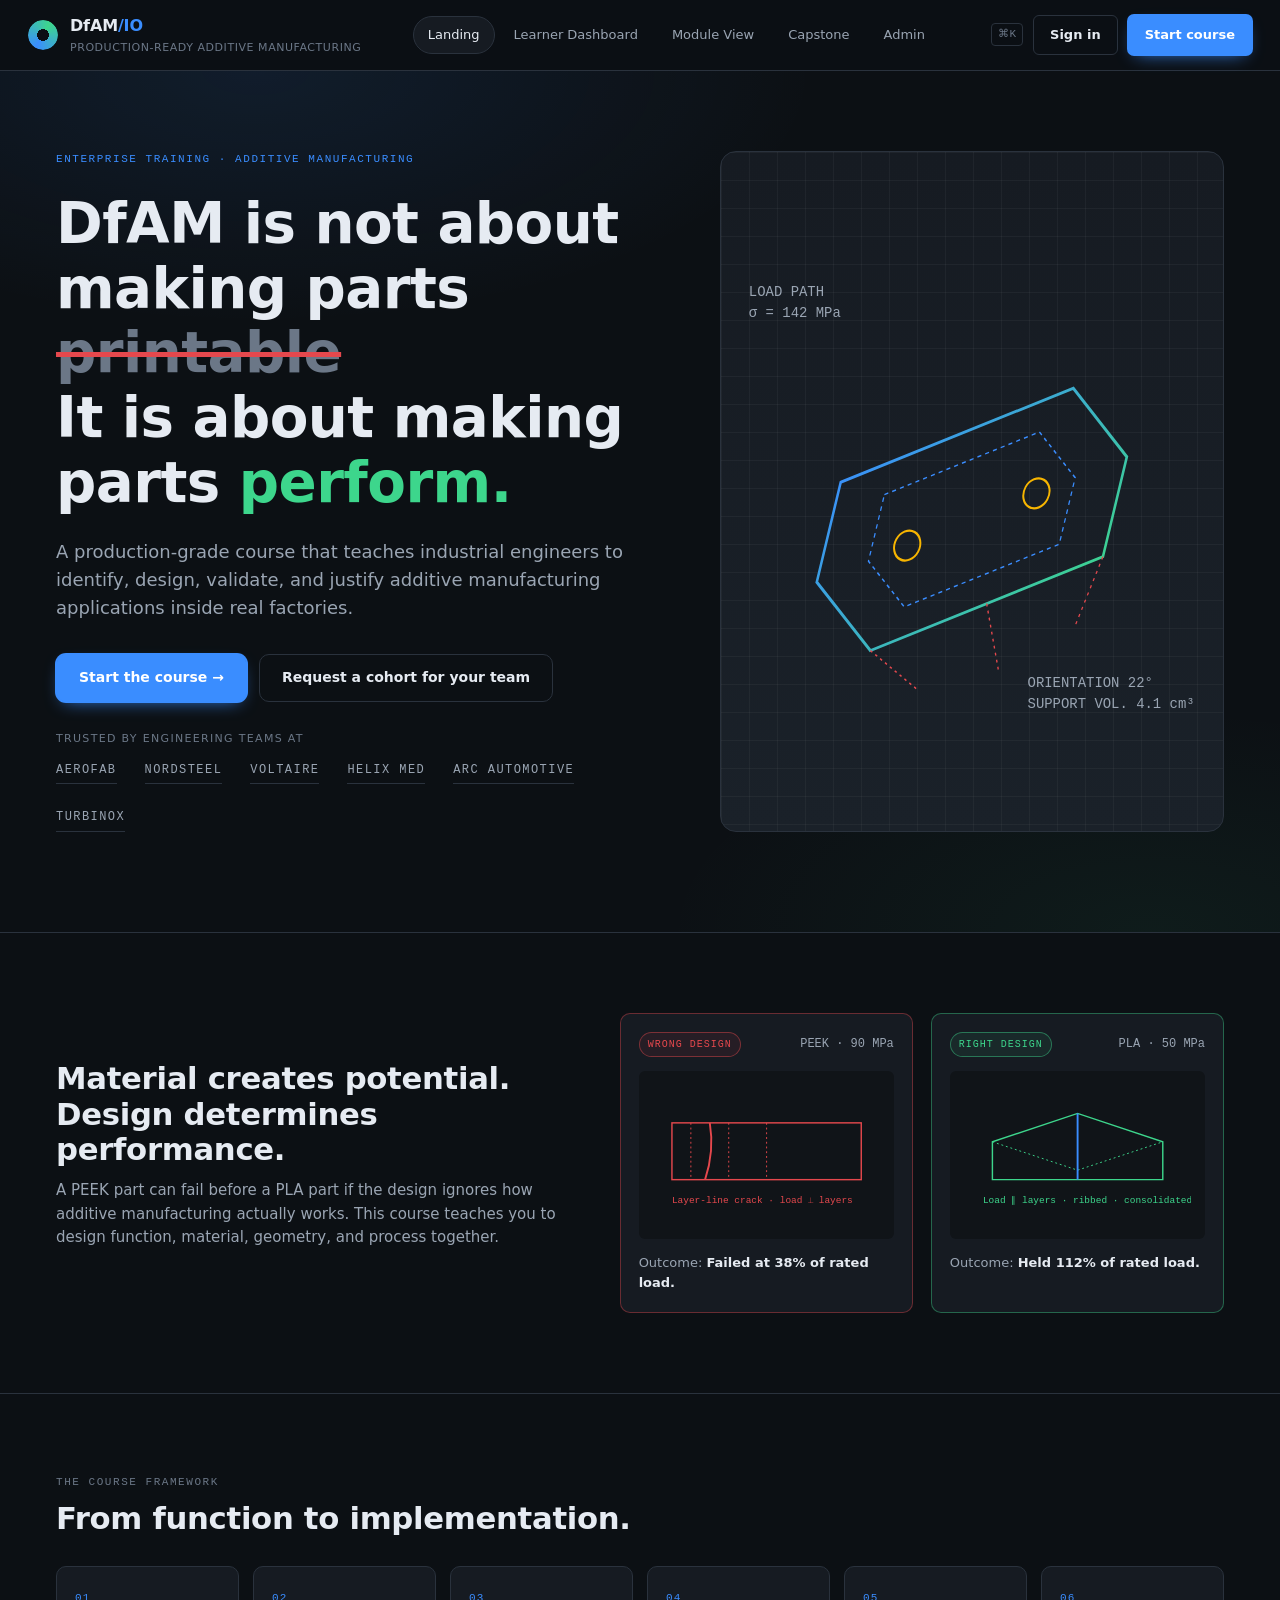
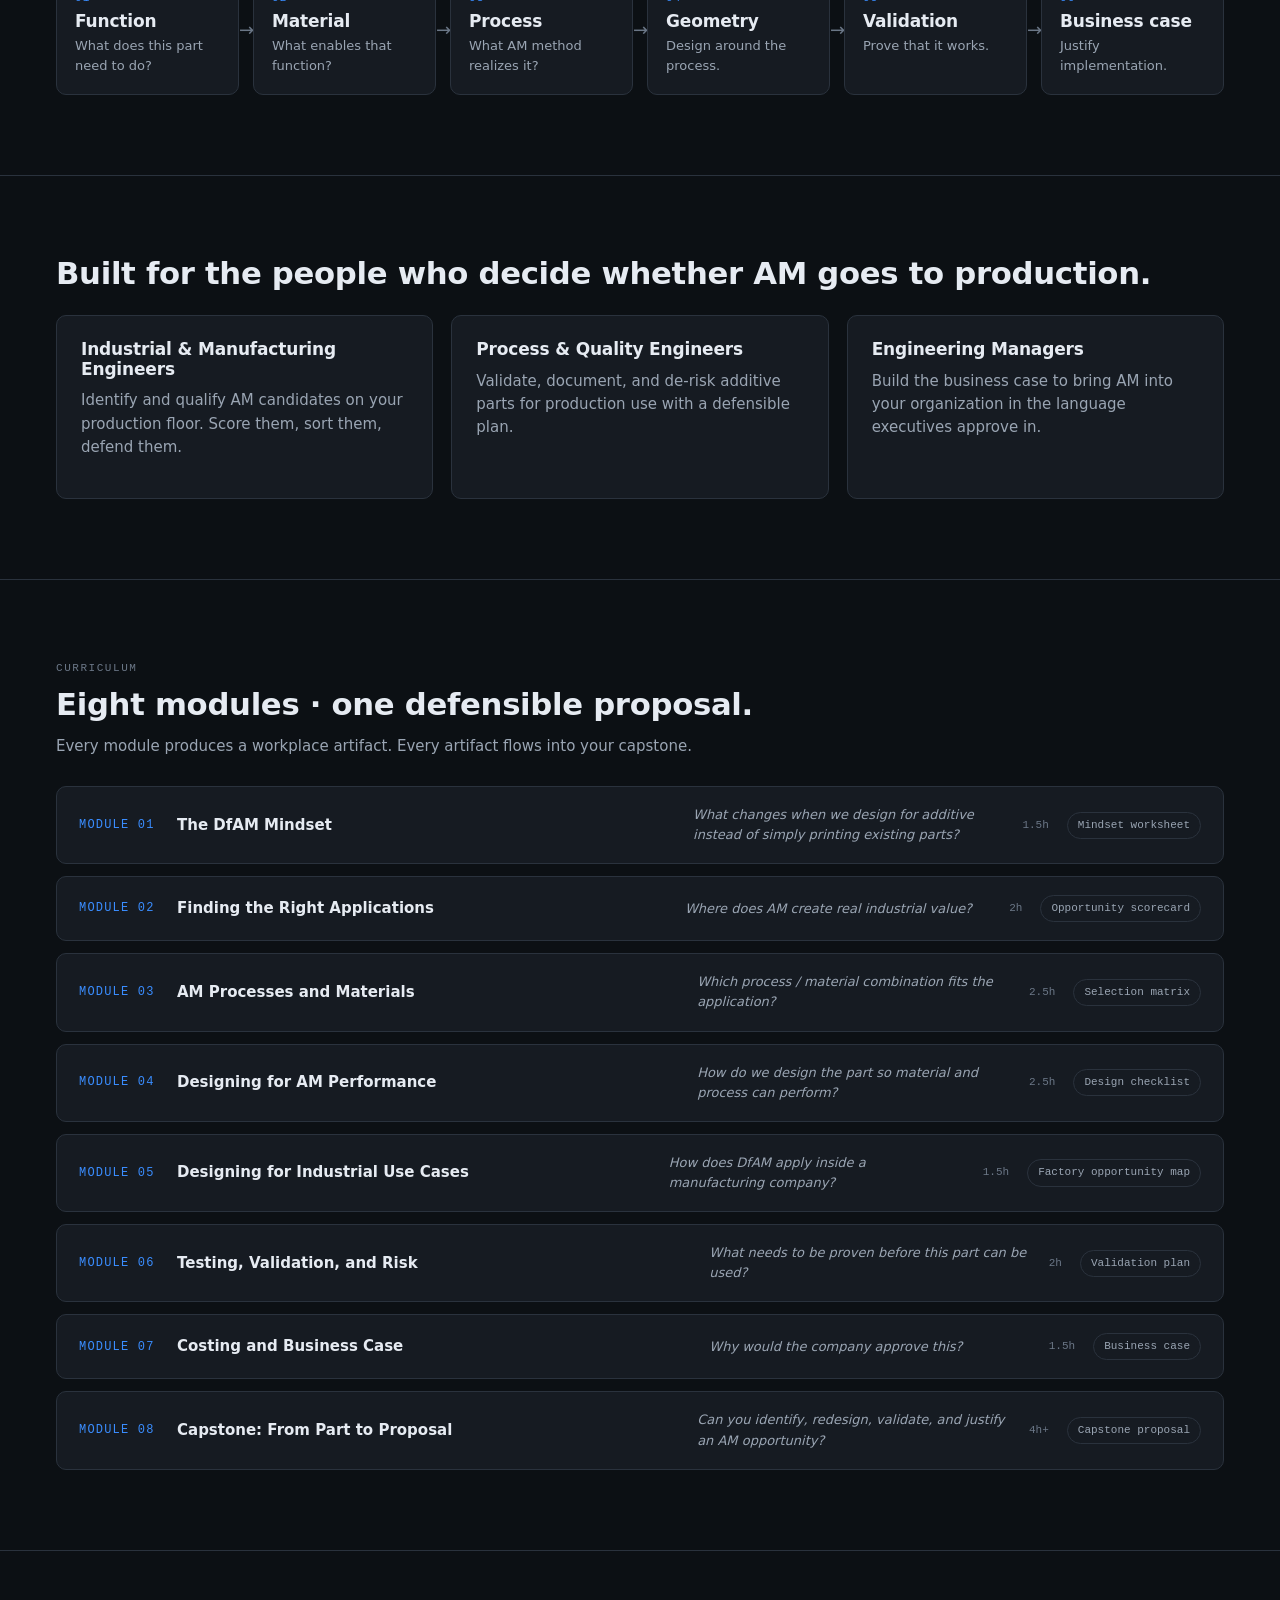
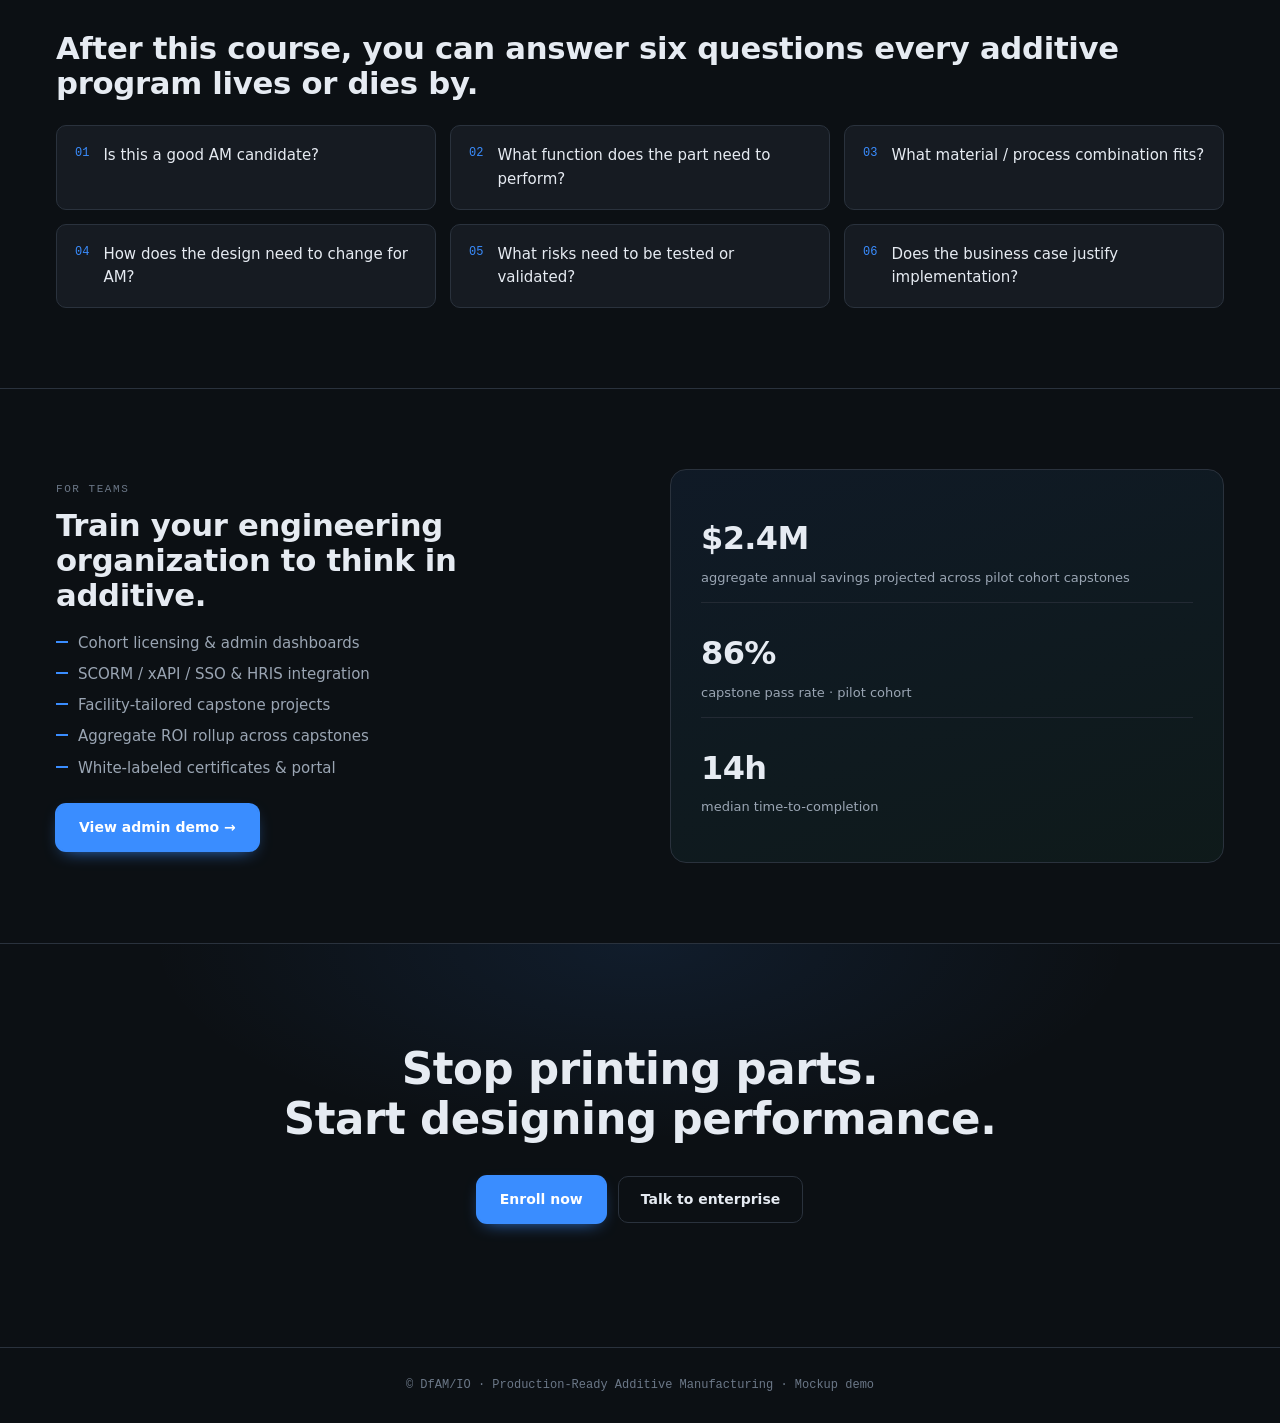
==== dfam/index.html @ 7a144e55 "Add clickable DfAM course mockup site under /dfam/ Static HTML/CSS/JS mockup with five interactive v" ====
<!doctype html>
<html lang="en">
<head>
<meta charset="utf-8" />
<meta name="viewport" content="width=device-width, initial-scale=1" />
<title>Production-Ready DfAM — Course Platform Mockup</title>
<meta name="description" content="Production-Ready DfAM: Designing Additive Parts for Industrial Performance — interactive course platform mockup." />
<link rel="stylesheet" href="styles.css" />
</head>
<body>

<header class="topbar">
  <div class="brand">
    <div class="logo" aria-hidden="true"></div>
    <div class="brand-text">
      <div class="brand-name">DfAM<span class="brand-accent">/IO</span></div>
      <div class="brand-sub">Production-Ready Additive Manufacturing</div>
    </div>
  </div>
  <nav class="topnav" id="topnav">
    <button class="nav-btn active" data-view="landing">Landing</button>
    <button class="nav-btn" data-view="dashboard">Learner Dashboard</button>
    <button class="nav-btn" data-view="module">Module View</button>
    <button class="nav-btn" data-view="capstone">Capstone</button>
    <button class="nav-btn" data-view="admin">Admin</button>
  </nav>
  <div class="top-actions">
    <span class="kbd">⌘K</span>
    <button class="btn btn-ghost">Sign in</button>
    <button class="btn btn-primary" data-jump="dashboard">Start course</button>
  </div>
</header>

<main>

<!-- ============================================================ LANDING -->
<section class="view active" id="view-landing">

  <section class="hero">
    <div class="hero-copy">
      <div class="eyebrow">Enterprise training · Additive manufacturing</div>
      <h1>DfAM is not about making parts <s>printable</s><br/>It is about making parts <span class="accent">perform.</span></h1>
      <p class="lede">A production-grade course that teaches industrial engineers to identify, design, validate, and justify additive manufacturing applications inside real factories.</p>
      <div class="cta-row">
        <button class="btn btn-primary lg" data-jump="dashboard">Start the course →</button>
        <button class="btn btn-ghost lg">Request a cohort for your team</button>
      </div>
      <div class="trust-strip">
        <span>Trusted by engineering teams at</span>
        <div class="logos">
          <span>AEROFAB</span><span>NORDSTEEL</span><span>VOLTAIRE</span>
          <span>HELIX MED</span><span>ARC AUTOMOTIVE</span><span>TURBINOX</span>
        </div>
      </div>
    </div>
    <div class="hero-visual" aria-hidden="true">
      <div class="iso-grid"></div>
      <svg viewBox="0 0 360 360" class="iso-part">
        <defs>
          <linearGradient id="hb" x1="0" x2="1" y1="0" y2="1">
            <stop offset="0" stop-color="#3a8dff"/><stop offset="1" stop-color="#3dd68c"/>
          </linearGradient>
        </defs>
        <g transform="translate(180 200) rotate(-22) skewX(-12)">
          <path d="M-90 -60 L90 -60 L120 0 L90 60 L-90 60 L-120 0 Z" fill="none" stroke="url(#hb)" stroke-width="2"/>
          <path d="M-60 -40 L60 -40 L80 0 L60 40 L-60 40 L-80 0 Z" fill="none" stroke="#3a8dff" stroke-width="1" stroke-dasharray="3 3"/>
          <circle cx="-50" cy="0" r="10" fill="none" stroke="#f7b500" stroke-width="1.5"/>
          <circle cx="50"  cy="0" r="10" fill="none" stroke="#f7b500" stroke-width="1.5"/>
          <path d="M-90 60 L-60 100 M0 60 L0 110 M90 60 L60 100" stroke="#e5484d" stroke-width="1" stroke-dasharray="2 3"/>
        </g>
        <g class="iso-callouts" font-family="ui-monospace, monospace" font-size="10" fill="#9aa5b3">
          <text x="20" y="40">LOAD PATH</text>
          <text x="20" y="55">σ = 142 MPa</text>
          <text x="220" y="320">ORIENTATION 22°</text>
          <text x="220" y="335">SUPPORT VOL. 4.1 cm³</text>
        </g>
      </svg>
    </div>
  </section>

  <section class="thesis">
    <div class="thesis-headline">
      <h2>Material creates potential.<br/>Design determines performance.</h2>
      <p>A PEEK part can fail before a PLA part if the design ignores how additive manufacturing actually works. This course teaches you to design function, material, geometry, and process together.</p>
    </div>
    <div class="thesis-grid">
      <article class="thesis-card bad">
        <header><span class="tag tag-red">Wrong design</span><span class="material">PEEK · 90 MPa</span></header>
        <div class="part-art bad-art">
          <svg viewBox="0 0 240 140">
            <rect x="20" y="40" width="200" height="60" fill="none" stroke="#e5484d" stroke-width="1.5"/>
            <line x1="40" y1="40" x2="40" y2="100" stroke="#e5484d" stroke-dasharray="2 3"/>
            <line x1="80" y1="40" x2="80" y2="100" stroke="#e5484d" stroke-dasharray="2 3"/>
            <line x1="120" y1="40" x2="120" y2="100" stroke="#e5484d" stroke-dasharray="2 3"/>
            <path d="M60 40 q5 30 -5 60" stroke="#e5484d" stroke-width="2" fill="none"/>
            <text x="20" y="125" font-family="ui-monospace, monospace" font-size="10" fill="#e5484d">Layer-line crack · load ⟂ layers</text>
          </svg>
        </div>
        <footer>Outcome: <strong>Failed at 38% of rated load.</strong></footer>
      </article>
      <article class="thesis-card good">
        <header><span class="tag tag-green">Right design</span><span class="material">PLA · 50 MPa</span></header>
        <div class="part-art good-art">
          <svg viewBox="0 0 240 140">
            <path d="M30 100 L210 100 L210 60 L120 30 L30 60 Z" fill="none" stroke="#3dd68c" stroke-width="1.5"/>
            <path d="M30 60 L120 90 L210 60" stroke="#3dd68c" stroke-width="1" stroke-dasharray="2 3" fill="none"/>
            <path d="M120 30 L120 100" stroke="#3a8dff" stroke-width="2"/>
            <text x="20" y="125" font-family="ui-monospace, monospace" font-size="10" fill="#3dd68c">Load ∥ layers · ribbed · consolidated</text>
          </svg>
        </div>
        <footer>Outcome: <strong>Held 112% of rated load.</strong></footer>
      </article>
    </div>
  </section>

  <section class="framework">
    <div class="framework-head">
      <div class="kicker">The course framework</div>
      <h2>From function to implementation.</h2>
    </div>
    <ol class="framework-flow">
      <li><span class="step">01</span><h3>Function</h3><p>What does this part need to do?</p></li>
      <li><span class="step">02</span><h3>Material</h3><p>What enables that function?</p></li>
      <li><span class="step">03</span><h3>Process</h3><p>What AM method realizes it?</p></li>
      <li><span class="step">04</span><h3>Geometry</h3><p>Design around the process.</p></li>
      <li><span class="step">05</span><h3>Validation</h3><p>Prove that it works.</p></li>
      <li><span class="step">06</span><h3>Business case</h3><p>Justify implementation.</p></li>
    </ol>
  </section>

  <section class="audience">
    <h2>Built for the people who decide whether AM goes to production.</h2>
    <div class="audience-grid">
      <div class="aud-card">
        <h3>Industrial &amp; Manufacturing Engineers</h3>
        <p>Identify and qualify AM candidates on your production floor. Score them, sort them, defend them.</p>
      </div>
      <div class="aud-card">
        <h3>Process &amp; Quality Engineers</h3>
        <p>Validate, document, and de-risk additive parts for production use with a defensible plan.</p>
      </div>
      <div class="aud-card">
        <h3>Engineering Managers</h3>
        <p>Build the business case to bring AM into your organization in the language executives approve in.</p>
      </div>
    </div>
  </section>

  <section class="curriculum" id="curriculum">
    <div class="section-head">
      <div class="kicker">Curriculum</div>
      <h2>Eight modules · one defensible proposal.</h2>
      <p>Every module produces a workplace artifact. Every artifact flows into your capstone.</p>
    </div>
    <ol class="mod-list" id="mod-list"></ol>
  </section>

  <section class="outcomes">
    <h2>After this course, you can answer six questions every additive program lives or dies by.</h2>
    <ol class="outcome-grid">
      <li><span>01</span>Is this a good AM candidate?</li>
      <li><span>02</span>What function does the part need to perform?</li>
      <li><span>03</span>What material / process combination fits?</li>
      <li><span>04</span>How does the design need to change for AM?</li>
      <li><span>05</span>What risks need to be tested or validated?</li>
      <li><span>06</span>Does the business case justify implementation?</li>
    </ol>
  </section>

  <section class="enterprise">
    <div>
      <div class="kicker">For teams</div>
      <h2>Train your engineering organization to think in additive.</h2>
      <ul class="feature-list">
        <li>Cohort licensing &amp; admin dashboards</li>
        <li>SCORM / xAPI / SSO &amp; HRIS integration</li>
        <li>Facility-tailored capstone projects</li>
        <li>Aggregate ROI rollup across capstones</li>
        <li>White-labeled certificates &amp; portal</li>
      </ul>
      <button class="btn btn-primary lg" data-jump="admin">View admin demo →</button>
    </div>
    <div class="enterprise-stat">
      <div class="stat"><span class="big">$2.4M</span><span class="lbl">aggregate annual savings projected across pilot cohort capstones</span></div>
      <div class="stat"><span class="big">86%</span><span class="lbl">capstone pass rate · pilot cohort</span></div>
      <div class="stat"><span class="big">14h</span><span class="lbl">median time-to-completion</span></div>
    </div>
  </section>

  <section class="final-cta">
    <h2>Stop printing parts.<br/>Start designing performance.</h2>
    <div class="cta-row">
      <button class="btn btn-primary lg" data-jump="dashboard">Enroll now</button>
      <button class="btn btn-ghost lg">Talk to enterprise</button>
    </div>
  </section>

  <footer class="footsig">© DfAM/IO · Production-Ready Additive Manufacturing · Mockup demo</footer>
</section>

<!-- ============================================================ DASHBOARD -->
<section class="view" id="view-dashboard">
  <div class="dash-grid">

    <aside class="dash-left">
      <div class="ident-card">
        <div class="avatar">EM</div>
        <div>
          <div class="ident-name">Elena Marković</div>
          <div class="ident-sub">Manufacturing Engineer · Plant 4 · Cohort H-26</div>
        </div>
      </div>
      <div class="path-card">
        <div class="card-title">Course path</div>
        <ul class="path-list" id="path-list"></ul>
      </div>
      <div class="proficiency">
        <div class="card-title">DfAM proficiency</div>
        <svg viewBox="0 0 200 180" class="radar">
          <polygon points="100,20 175,65 165,140 35,140 25,65" fill="none" stroke="#2a323d" stroke-width="1"/>
          <polygon points="100,50 150,75 142,125 58,125 50,75" fill="none" stroke="#2a323d" stroke-width="1"/>
          <polygon points="100,75 130,85 125,115 75,115 70,85" fill="none" stroke="#2a323d" stroke-width="1"/>
          <polygon points="100,40 160,72 150,128 60,120 45,80" fill="rgba(58,141,255,.18)" stroke="#3a8dff" stroke-width="1.5"/>
          <g font-family="ui-monospace, monospace" font-size="9" fill="#9aa5b3">
            <text x="86" y="14">Mindset</text>
            <text x="178" y="65">Sourcing</text>
            <text x="158" y="155">Process</text>
            <text x="6" y="155">Design</text>
            <text x="0" y="65">Validate</text>
          </g>
        </svg>
      </div>
    </aside>

    <section class="dash-center">

      <div class="resume-card">
        <div class="resume-meta">
          <div class="kicker blue">Continue where you left off</div>
          <h2>Module 3 · Lesson 2 — Mechanical Behavior of SLS Nylon</h2>
          <div class="progress"><div class="bar" style="width:38%"></div></div>
          <div class="progress-meta"><span>38% complete</span><span>Est. 22 min remaining</span></div>
        </div>
        <button class="btn btn-primary lg" data-jump="module">Resume lesson →</button>
      </div>

      <div class="row-three">
        <div class="cap-card">
          <div class="card-title">Capstone status</div>
          <ul class="cap-stages">
            <li class="done">Part selected</li>
            <li class="done">Problem framed</li>
            <li class="done">Opportunity defined</li>
            <li class="active">Process / material chosen</li>
            <li>Redesign sketched</li>
            <li>Validation drafted</li>
            <li>Business case</li>
            <li>Ready to submit</li>
          </ul>
          <button class="btn btn-ghost full" data-jump="capstone">Open workspace →</button>
        </div>
        <div class="tools-card">
          <div class="card-title">Toolkit</div>
          <ul class="tool-list">
            <li><span>DfAM Opportunity Scorecard</span><span class="tag tag-green">Filled in</span></li>
            <li><span>Process / Material Matrix</span><span class="tag tag-blue">In progress</span></li>
            <li><span>DfAM Design Checklist</span><span class="tag tag-grey">Not started</span></li>
            <li><span>Validation Planning</span><span class="tag tag-grey">Not started</span></li>
            <li><span>AM Business Case</span><span class="tag tag-grey">Not started</span></li>
            <li><span>Capstone Presentation</span><span class="tag tag-grey">Not started</span></li>
          </ul>
        </div>
        <div class="assign-card">
          <div class="card-title">Assignments</div>
          <ul class="assign-list">
            <li><span class="due">Due Tue</span><span>Module 3 exercise: Selection Matrix</span></li>
            <li><span class="due">Due Fri</span><span>Module 4 exercise: Redesign sprint</span></li>
            <li><span class="due late">Due Mar 30</span><span>Capstone — Stage 4 process pick</span></li>
          </ul>
        </div>
      </div>

      <div class="reading">
        <div class="card-title">Recommended reading</div>
        <div class="reading-grid">
          <a class="read-card">Anisotropy in SLS nylon: a practitioner's primer · 6 min</a>
          <a class="read-card">Failure mode atlas: powder bed fusion · 9 min</a>
          <a class="read-card">Cost-per-part vs total value: a worked example · 7 min</a>
        </div>
      </div>

    </section>

    <aside class="dash-right">
      <div class="card-title">Cohort feed</div>
      <ul class="feed">
        <li><strong>K. Park</strong> submitted capstone — <em>Coolant manifold redesign</em></li>
        <li><strong>S. Tanaka</strong> opened a thread in Module 4 — <em>"Is gyroid worth it under fatigue?"</em></li>
        <li><strong>Plant 4 manager</strong>: cohort review Friday 10:00 — bring scorecards.</li>
        <li><strong>R. Okafor</strong> earned <em>DfAM Practitioner</em>.</li>
      </ul>
      <div class="card-title" style="margin-top:24px">Quick actions</div>
      <ul class="quick-actions">
        <li>Open toolkit</li>
        <li>Request feedback on capstone</li>
        <li>Book office hours</li>
        <li>Ask the cohort</li>
      </ul>
    </aside>
  </div>
</section>

<!-- ============================================================ MODULE -->
<section class="view" id="view-module">
  <div class="mod-grid">
    <aside class="mod-outline">
      <div class="kicker">Module 2</div>
      <h3>Finding the Right Applications</h3>
      <div class="key-q">Where does AM create real industrial value?</div>
      <ul class="outline-list">
        <li class="done">2.0 Module brief</li>
        <li class="done">2.1 Part screening fundamentals</li>
        <li class="done">2.2 AM opportunity indicators</li>
        <li class="active">2.3 Exercise: AM candidate sorting</li>
        <li>2.4 Knowledge check</li>
        <li>2.5 Debrief &amp; worked example</li>
        <li>2.6 Capstone hand-off</li>
      </ul>
    </aside>

    <section class="mod-canvas">
      <div class="canvas-head">
        <h2>Exercise · AM Candidate Sorting</h2>
        <p>Drag each candidate part into one bin. The opportunity radar updates live. Submit when you're confident.</p>
      </div>

      <div class="sorter">
        <div class="tray" id="tray" aria-label="Candidate tray"></div>
        <div class="bins" id="bins">
          <div class="bin" data-bin="poor"><div class="bin-head">Poor candidate</div></div>
          <div class="bin" data-bin="possible"><div class="bin-head">Possible</div></div>
          <div class="bin" data-bin="strong"><div class="bin-head">Strong</div></div>
          <div class="bin" data-bin="strategic"><div class="bin-head">Strategic</div></div>
        </div>
      </div>

      <div class="sorter-bottom">
        <button class="btn btn-ghost" id="reset-sorter">Reset</button>
        <span class="sort-status" id="sort-status">0 of 8 sorted</span>
        <button class="btn btn-primary" id="submit-sorter">Submit &amp; reveal expert ranking</button>
      </div>
    </section>

    <aside class="mod-right">
      <div class="card-title">Opportunity radar</div>
      <svg viewBox="0 0 220 220" class="radar2" id="radar2" aria-label="Opportunity radar"></svg>
      <div class="card-title" style="margin-top:18px">Top 3 strongest</div>
      <ol class="top3" id="top3"></ol>
      <button class="btn btn-ghost full" style="margin-top:14px">Send results to capstone Step 1 →</button>
    </aside>
  </div>
</section>

<!-- ============================================================ CAPSTONE -->
<section class="view" id="view-capstone">
  <div class="cap-grid">
    <aside class="cap-left">
      <div class="kicker">Capstone</div>
      <h3>From part to proposal</h3>
      <ol class="cap-tree" id="cap-tree"></ol>
      <div class="rubric">
        <div class="card-title">Rubric live</div>
        <ul class="rubric-list">
          <li><span>Framing</span><span class="bar-wrap"><span class="bar-fill" style="width:74%"></span></span></li>
          <li><span>Process / material</span><span class="bar-wrap"><span class="bar-fill" style="width:60%"></span></span></li>
          <li><span>Design rigor</span><span class="bar-wrap"><span class="bar-fill" style="width:42%"></span></span></li>
          <li><span>Validation</span><span class="bar-wrap"><span class="bar-fill" style="width:30%"></span></span></li>
          <li><span>Business case</span><span class="bar-wrap"><span class="bar-fill" style="width:68%"></span></span></li>
          <li><span>Communication</span><span class="bar-wrap"><span class="bar-fill" style="width:55%"></span></span></li>
        </ul>
      </div>
    </aside>

    <section class="cap-canvas">
      <div class="cap-stage-head">
        <span class="kicker blue">Stage 6 of 10</span>
        <h2>Expected benefits</h2>
        <p>Quantify the value levers for the AM redesign of <strong>Welding fixture · Cell B7</strong>. Pull in any calculator output from Module 7.</p>
      </div>

      <div class="cap-fields">
        <label class="field">
          <span>Lead-time reduction</span>
          <input type="text" value="11 days → 28 hours · saves 9.5 production days/changeover" />
        </label>
        <label class="field">
          <span>Cost-per-part change</span>
          <input type="text" value="$3,800 → $980 · –74% per fixture · 4 changeovers/yr" />
        </label>
        <label class="field">
          <span>Downtime avoided</span>
          <input type="text" value="6 hrs / yr × $2,800/hr = $16,800" />
        </label>
        <label class="field">
          <span>Tooling savings</span>
          <input type="text" value="No external machining vendor · $42,000/yr" />
        </label>
        <label class="field">
          <span>Performance gains</span>
          <input type="text" value="Consolidated 7-piece weldment · –38% mass · improved repeatability" />
        </label>
        <label class="field textarea">
          <span>Narrative</span>
          <textarea rows="4">Replacing the Cell B7 welding fixture with an MJF PA12-GB consolidated design eliminates the machining bottleneck on changeovers, recovers ~6 hours of unplanned downtime annually, and reduces inventory by removing four spare-fixture SKUs.</textarea>
        </label>
      </div>

      <div class="cap-actions">
        <button class="btn btn-ghost">Save draft</button>
        <button class="btn btn-ghost">Send to peer review</button>
        <button class="btn btn-primary">Next: Risks →</button>
      </div>
    </section>

    <aside class="cap-right">
      <div class="card-title">Live proposal preview</div>
      <div class="pdf-preview">
        <div class="pdf-page">
          <div class="pdf-bar"></div>
          <div class="pdf-h">Welding fixture · Cell B7</div>
          <div class="pdf-sub">AM redesign proposal · Plant 4 · E. Marković</div>
          <div class="pdf-table">
            <div><span>Current cost</span><span>$3,800 / unit</span></div>
            <div><span>AM cost</span><span>$980 / unit</span></div>
            <div><span>Lead time</span><span>11 d → 28 h</span></div>
            <div><span>Downtime avoided</span><span>$16,800 / yr</span></div>
            <div><span>Annual value</span><span class="pdf-good">$184,200</span></div>
          </div>
          <div class="pdf-rec">Recommend pilot Q3 · sponsor: VP Ops · gate: 30-day validation</div>
        </div>
      </div>
      <div class="card-title" style="margin-top:16px">Sponsor view</div>
      <button class="btn btn-ghost full">Flip to read-only sponsor mode</button>
    </aside>
  </div>
</section>

<!-- ============================================================ ADMIN -->
<section class="view" id="view-admin">
  <div class="admin-stats">
    <div class="stat-card"><div class="stat-num">128</div><div class="stat-lbl">Enrolled</div></div>
    <div class="stat-card"><div class="stat-num">112</div><div class="stat-lbl">Active 30d</div></div>
    <div class="stat-card"><div class="stat-num">72%</div><div class="stat-lbl">Modules avg</div></div>
    <div class="stat-card"><div class="stat-num">31</div><div class="stat-lbl">Capstones submitted</div></div>
    <div class="stat-card"><div class="stat-num">14.2h</div><div class="stat-lbl">Median TtC</div></div>
    <div class="stat-card"><div class="stat-num">+58</div><div class="stat-lbl">NPS</div></div>
  </div>

  <div class="admin-grid">
    <section class="admin-panel">
      <div class="card-title">Engagement curve · last 90 days</div>
      <svg viewBox="0 0 600 180" class="chart">
        <g stroke="#2a323d" stroke-width="1">
          <line x1="40" y1="20" x2="40" y2="160"/>
          <line x1="40" y1="160" x2="580" y2="160"/>
        </g>
        <polyline fill="none" stroke="#3a8dff" stroke-width="2"
          points="40,140 90,120 140,95 190,110 240,80 290,70 340,55 390,60 440,42 490,38 540,30 580,32"/>
        <polyline fill="rgba(58,141,255,.15)" stroke="none"
          points="40,140 90,120 140,95 190,110 240,80 290,70 340,55 390,60 440,42 490,38 540,30 580,32 580,160 40,160"/>
      </svg>
    </section>

    <section class="admin-panel">
      <div class="card-title">Module drop-off funnel</div>
      <ul class="funnel">
        <li><span>M1 Mindset</span><span class="fb" style="width:96%"></span><b>128</b></li>
        <li><span>M2 Applications</span><span class="fb" style="width:91%"></span><b>117</b></li>
        <li><span>M3 Process/Material</span><span class="fb" style="width:82%"></span><b>105</b></li>
        <li><span>M4 Design</span><span class="fb" style="width:71%"></span><b>91</b></li>
        <li><span>M5 Use cases</span><span class="fb" style="width:64%"></span><b>82</b></li>
        <li><span>M6 Validation</span><span class="fb" style="width:55%"></span><b>70</b></li>
        <li><span>M7 Business case</span><span class="fb" style="width:42%"></span><b>54</b></li>
        <li><span>M8 Capstone</span><span class="fb" style="width:31%"></span><b>40</b></li>
      </ul>
    </section>
  </div>

  <section class="admin-table">
    <div class="card-title">Capstone review queue</div>
    <table>
      <thead>
        <tr><th>Learner</th><th>Facility</th><th>Part</th><th>Process</th><th>Projected value</th><th>Status</th><th>Rubric</th></tr>
      </thead>
      <tbody>
        <tr><td>K. Park</td><td>Plant 2</td><td>Coolant manifold</td><td>Metal LPBF · 316L</td><td>$240k/yr</td><td><span class="tag tag-blue">Under review</span></td><td>82%</td></tr>
        <tr><td>E. Marković</td><td>Plant 4</td><td>Weld fixture B7</td><td>MJF · PA12-GB</td><td>$184k/yr</td><td><span class="tag tag-grey">Drafting</span></td><td>—</td></tr>
        <tr><td>S. Tanaka</td><td>Plant 1</td><td>EOAT gripper</td><td>SLS · PA11</td><td>$96k/yr</td><td><span class="tag tag-green">Passed</span></td><td>88%</td></tr>
        <tr><td>R. Okafor</td><td>Plant 1</td><td>Sensor jig</td><td>FDM · PA-CF</td><td>$58k/yr</td><td><span class="tag tag-green">Passed</span></td><td>91%</td></tr>
        <tr><td>D. Reyes</td><td>Plant 3</td><td>Assembly bracket</td><td>MJF · PA12</td><td>$112k/yr</td><td><span class="tag tag-amber">Revisions</span></td><td>74%</td></tr>
      </tbody>
    </table>
    <div class="rollup">Aggregate annual value across submitted capstones · <strong>$2.41M projected</strong></div>
  </section>
</section>

</main>

<script src="app.js"></script>
</body>
</html>
---- dfam/styles.css ----
/* ============================================================
   DfAM Course Platform Mockup — industrial dark theme
   ============================================================ */

:root {
  --bg:        #0c1014;
  --bg-2:     #101418;
  --surface:   #161b22;
  --surface-2: #1a2129;
  --line:      #2a323d;
  --line-soft: #232a34;
  --text:      #e6ebf2;
  --text-2:    #9aa5b3;
  --text-3:    #6b7787;
  --blue:      #3a8dff;
  --blue-2:    #5aa1ff;
  --amber:     #f7b500;
  --green:     #3dd68c;
  --red:       #e5484d;
  --paper:     #f5f7fa;

  --r-sm: 6px;
  --r:    10px;
  --r-lg: 16px;

  --font-sans: "Inter", "Helvetica Neue", system-ui, sans-serif;
  --font-mono: ui-monospace, "JetBrains Mono", "IBM Plex Mono", Menlo, monospace;
}

* { box-sizing: border-box; }
html, body { margin:0; padding:0; }
body {
  background: var(--bg);
  color: var(--text);
  font-family: var(--font-sans);
  font-size: 15px;
  line-height: 1.55;
  -webkit-font-smoothing: antialiased;
  text-rendering: optimizeLegibility;
}
h1, h2, h3, h4 { margin: 0 0 .4em; line-height: 1.15; letter-spacing: -0.01em; }
h1 { font-size: clamp(34px, 4.4vw, 58px); font-weight: 700; }
h2 { font-size: clamp(24px, 2.4vw, 34px); font-weight: 650; }
h3 { font-size: 17px; font-weight: 600; }
p  { color: var(--text-2); margin: 0 0 1em; }
a  { color: var(--blue); text-decoration: none; }
button { font: inherit; }
ul, ol { margin: 0; padding: 0; list-style: none; }

/* ----------- Top bar ----------- */
.topbar {
  position: sticky; top: 0; z-index: 50;
  display: grid; grid-template-columns: auto 1fr auto;
  align-items: center; gap: 24px;
  padding: 14px 28px;
  background: rgba(12,16,20,.85);
  backdrop-filter: saturate(160%) blur(10px);
  border-bottom: 1px solid var(--line);
}
.brand { display: flex; align-items: center; gap: 12px; }
.logo {
  width: 30px; height: 30px;
  background:
    conic-gradient(from 210deg, var(--blue), var(--green), var(--blue));
  mask: radial-gradient(closest-side, transparent 38%, #000 39%);
  border-radius: 50%;
}
.brand-name { font-weight: 700; letter-spacing: -0.01em; font-size: 16px; }
.brand-accent { color: var(--blue); }
.brand-sub { font-size: 11px; color: var(--text-3); letter-spacing: .05em; text-transform: uppercase; }
.topnav { display: flex; gap: 4px; justify-content: center; }
.nav-btn {
  background: transparent; color: var(--text-2);
  border: 1px solid transparent;
  padding: 8px 14px; border-radius: 999px;
  cursor: pointer; font-size: 13px; font-weight: 500;
  transition: .15s ease;
}
.nav-btn:hover { color: var(--text); background: var(--surface); }
.nav-btn.active { background: var(--surface); color: var(--text); border-color: var(--line); }

.top-actions { display: flex; align-items: center; gap: 10px; }
.kbd {
  font-family: var(--font-mono); font-size: 11px; color: var(--text-3);
  border: 1px solid var(--line); padding: 2px 6px; border-radius: 4px;
}

.btn {
  border: 1px solid var(--line);
  background: var(--surface);
  color: var(--text);
  padding: 9px 16px;
  border-radius: var(--r-sm);
  cursor: pointer;
  font-size: 13px; font-weight: 600;
  transition: .15s ease;
  white-space: nowrap;
}
.btn:hover { background: var(--surface-2); border-color: #364150; }
.btn-primary {
  background: var(--blue); border-color: var(--blue); color: white;
  box-shadow: 0 0 0 1px var(--blue), 0 6px 18px -8px var(--blue);
}
.btn-primary:hover { background: var(--blue-2); border-color: var(--blue-2); }
.btn-ghost { background: transparent; }
.btn-ghost:hover { background: var(--surface); }
.btn.lg { padding: 12px 22px; font-size: 14px; border-radius: var(--r); }
.btn.full { width: 100%; margin-top: 12px; }

/* ----------- Views ----------- */
.view { display: none; }
.view.active { display: block; animation: fade .25s ease; }
@keyframes fade { from { opacity: 0; transform: translateY(4px); } to { opacity: 1; transform: none; } }

main { min-height: calc(100vh - 64px); }

/* ============================================================ LANDING */
.hero {
  display: grid; grid-template-columns: 1.2fr 1fr; gap: 60px;
  padding: 80px 56px 100px;
  position: relative;
  background:
    radial-gradient(800px 360px at 20% 0%, rgba(58,141,255,.10), transparent 70%),
    radial-gradient(700px 320px at 90% 100%, rgba(61,214,140,.06), transparent 70%);
  border-bottom: 1px solid var(--line);
}
.eyebrow {
  font-family: var(--font-mono); font-size: 11px;
  color: var(--blue); letter-spacing: .14em; text-transform: uppercase;
  margin-bottom: 24px;
}
h1 s { color: var(--text-3); text-decoration-color: var(--red); }
h1 .accent { color: var(--green); }
.lede { font-size: 18px; max-width: 56ch; color: var(--text-2); margin-top: 18px; }
.cta-row { display: flex; gap: 12px; margin: 32px 0 24px; flex-wrap: wrap; }
.trust-strip { margin-top: 24px; }
.trust-strip > span { font-size: 11px; color: var(--text-3); letter-spacing: .12em; text-transform: uppercase; }
.logos { display: flex; flex-wrap: wrap; gap: 24px 28px; margin-top: 12px; }
.logos span {
  font-family: var(--font-mono); font-size: 12px; color: var(--text-2);
  letter-spacing: .12em; padding-bottom: 4px; border-bottom: 1px solid var(--line);
}

.hero-visual {
  position: relative; min-height: 360px;
  border-radius: var(--r-lg);
  background:
    linear-gradient(180deg, var(--surface), var(--surface-2));
  border: 1px solid var(--line);
  overflow: hidden;
}
.iso-grid {
  position: absolute; inset: 0;
  background-image:
    linear-gradient(rgba(255,255,255,.04) 1px, transparent 1px),
    linear-gradient(90deg, rgba(255,255,255,.04) 1px, transparent 1px);
  background-size: 28px 28px;
}
.iso-part { position: absolute; inset: 0; width: 100%; height: 100%; }

/* ---- Thesis ---- */
.thesis {
  padding: 80px 56px;
  display: grid; grid-template-columns: 1fr 1.2fr; gap: 60px;
  align-items: center;
  border-bottom: 1px solid var(--line);
}
.thesis-headline h2 { font-weight: 650; }
.thesis-grid { display: grid; grid-template-columns: 1fr 1fr; gap: 18px; }
.thesis-card {
  border: 1px solid var(--line); border-radius: var(--r);
  padding: 18px; background: var(--surface);
}
.thesis-card.bad  { border-color: rgba(229,72,77,.4); }
.thesis-card.good { border-color: rgba(61,214,140,.4); }
.thesis-card header {
  display: flex; justify-content: space-between; align-items: center;
  margin-bottom: 14px;
}
.material { font-family: var(--font-mono); font-size: 12px; color: var(--text-2); }
.part-art { background: var(--bg-2); border-radius: var(--r-sm); padding: 14px; }
.part-art svg { width: 100%; height: auto; }
.thesis-card footer { margin-top: 14px; font-size: 13px; color: var(--text-2); }
.thesis-card footer strong { color: var(--text); }

.tag {
  display: inline-block; font-family: var(--font-mono); font-size: 10px;
  letter-spacing: .1em; text-transform: uppercase; padding: 4px 8px;
  border-radius: 999px; border: 1px solid var(--line);
}
.tag-red   { color: var(--red);   border-color: rgba(229,72,77,.45); background: rgba(229,72,77,.08); }
.tag-green { color: var(--green); border-color: rgba(61,214,140,.45); background: rgba(61,214,140,.08); }
.tag-blue  { color: var(--blue);  border-color: rgba(58,141,255,.45); background: rgba(58,141,255,.08); }
.tag-amber { color: var(--amber); border-color: rgba(247,181,0,.45); background: rgba(247,181,0,.08); }
.tag-grey  { color: var(--text-3); }

/* ---- Framework ---- */
.framework { padding: 80px 56px; border-bottom: 1px solid var(--line); }
.kicker {
  font-family: var(--font-mono); font-size: 11px; color: var(--text-3);
  letter-spacing: .14em; text-transform: uppercase; margin-bottom: 10px;
}
.kicker.blue { color: var(--blue); }
.framework-flow {
  margin-top: 30px;
  display: grid; grid-template-columns: repeat(6, 1fr); gap: 14px;
}
.framework-flow li {
  position: relative;
  border: 1px solid var(--line); border-radius: var(--r);
  padding: 18px; background: var(--surface);
}
.framework-flow li:not(:last-child)::after {
  content: "→"; position: absolute; right: -16px; top: 50%;
  transform: translateY(-50%); color: var(--text-3); font-size: 18px;
}
.framework-flow .step {
  font-family: var(--font-mono); font-size: 11px; color: var(--blue);
  letter-spacing: .1em;
}
.framework-flow h3 { margin: 4px 0 4px; }
.framework-flow p  { font-size: 13px; margin: 0; }

/* ---- Audience ---- */
.audience { padding: 80px 56px; border-bottom: 1px solid var(--line); }
.audience-grid { display: grid; grid-template-columns: repeat(3, 1fr); gap: 18px; margin-top: 24px; }
.aud-card {
  border: 1px solid var(--line); border-radius: var(--r);
  padding: 24px; background: var(--surface);
}
.aud-card h3 { margin-bottom: 10px; }

/* ---- Curriculum ---- */
.curriculum { padding: 80px 56px; border-bottom: 1px solid var(--line); }
.section-head { max-width: 720px; margin-bottom: 28px; }
.mod-list { display: grid; gap: 12px; }
.mod-row {
  display: grid; grid-template-columns: 80px 1.6fr 1fr auto auto;
  gap: 18px; align-items: center;
  padding: 18px 22px;
  background: var(--surface);
  border: 1px solid var(--line);
  border-radius: var(--r);
}
.mod-row .num {
  font-family: var(--font-mono); font-size: 12px; color: var(--blue);
  letter-spacing: .1em;
}
.mod-row .title { font-weight: 600; font-size: 15px; }
.mod-row .qq { color: var(--text-2); font-size: 13px; font-style: italic; }
.mod-row .meta { color: var(--text-3); font-family: var(--font-mono); font-size: 11px; }
.mod-row .deliv {
  display: inline-block; padding: 4px 10px;
  border-radius: 999px; border: 1px solid var(--line);
  font-family: var(--font-mono); font-size: 11px;
  color: var(--text-2);
}

/* ---- Outcomes ---- */
.outcomes { padding: 80px 56px; border-bottom: 1px solid var(--line); }
.outcome-grid {
  display: grid; grid-template-columns: repeat(3, 1fr); gap: 14px; margin-top: 24px;
}
.outcome-grid li {
  display: flex; gap: 14px; align-items: flex-start;
  padding: 18px; border: 1px solid var(--line); border-radius: var(--r);
  background: var(--surface);
}
.outcome-grid li span {
  font-family: var(--font-mono); font-size: 12px; color: var(--blue);
}

/* ---- Enterprise ---- */
.enterprise {
  padding: 80px 56px; border-bottom: 1px solid var(--line);
  display: grid; grid-template-columns: 1fr 1fr; gap: 60px; align-items: center;
}
.feature-list { margin: 18px 0 24px; display: grid; gap: 8px; }
.feature-list li {
  position: relative; padding-left: 22px; color: var(--text-2);
}
.feature-list li::before {
  content: ""; position: absolute; left: 0; top: 9px;
  width: 12px; height: 2px; background: var(--blue);
}
.enterprise-stat {
  display: grid; gap: 12px;
  padding: 30px;
  background: linear-gradient(160deg, rgba(58,141,255,.08), rgba(61,214,140,.05));
  border: 1px solid var(--line);
  border-radius: var(--r-lg);
}
.stat { display: grid; gap: 4px; padding: 14px 0; border-bottom: 1px solid var(--line-soft); }
.stat:last-child { border-bottom: 0; }
.stat .big { font-size: 32px; font-weight: 700; letter-spacing: -0.02em; }
.stat .lbl { color: var(--text-2); font-size: 13px; }

/* ---- Final CTA ---- */
.final-cta {
  text-align: center; padding: 100px 56px;
  background:
    radial-gradient(700px 280px at 50% 0%, rgba(58,141,255,.10), transparent 70%);
}
.final-cta h2 { font-size: clamp(28px, 3.4vw, 44px); margin-bottom: 24px; }
.final-cta .cta-row { justify-content: center; }
.footsig {
  text-align: center; color: var(--text-3); font-size: 12px;
  padding: 28px; border-top: 1px solid var(--line); font-family: var(--font-mono);
}

/* ============================================================ DASHBOARD */
.dash-grid {
  display: grid; grid-template-columns: 280px 1fr 300px;
  gap: 18px; padding: 28px;
}
.card-title {
  font-family: var(--font-mono); font-size: 11px; color: var(--text-3);
  letter-spacing: .14em; text-transform: uppercase; margin-bottom: 12px;
}
.dash-left > *, .dash-right > *, .dash-center > * {
  margin-bottom: 18px;
}
.ident-card {
  display: flex; gap: 12px; align-items: center;
  padding: 16px; border: 1px solid var(--line);
  background: var(--surface); border-radius: var(--r);
}
.avatar {
  width: 42px; height: 42px; border-radius: 50%;
  background: linear-gradient(135deg, var(--blue), var(--green));
  display: grid; place-items: center;
  font-weight: 700; color: white; font-size: 14px;
}
.ident-name { font-weight: 600; }
.ident-sub  { color: var(--text-3); font-size: 12px; }

.path-card, .proficiency,
.cap-card, .tools-card, .assign-card,
.reading, .dash-right {
  padding: 18px; background: var(--surface);
  border: 1px solid var(--line); border-radius: var(--r);
}

.path-list li {
  display: flex; align-items: center; gap: 10px;
  padding: 8px 4px; font-size: 13px; color: var(--text-2);
  border-bottom: 1px dashed var(--line-soft);
}
.path-list li:last-child { border-bottom: 0; }
.path-list li::before {
  content: ""; width: 10px; height: 10px; border-radius: 50%;
  background: var(--line); flex-shrink: 0;
}
.path-list li.done::before    { background: var(--green); }
.path-list li.active::before  { background: var(--blue); box-shadow: 0 0 0 4px rgba(58,141,255,.18); }
.path-list li.active { color: var(--text); font-weight: 600; }

.radar { width: 100%; height: auto; }

.resume-card {
  display: grid; grid-template-columns: 1fr auto; gap: 24px;
  align-items: center;
  padding: 22px;
  background: linear-gradient(135deg, rgba(58,141,255,.10), transparent 70%), var(--surface);
  border: 1px solid var(--line); border-radius: var(--r);
}
.progress { height: 6px; background: var(--line); border-radius: 999px; margin: 12px 0 6px; overflow: hidden; }
.bar { height: 100%; background: linear-gradient(90deg, var(--blue), var(--green)); }
.progress-meta { display: flex; justify-content: space-between; font-size: 12px; color: var(--text-3); font-family: var(--font-mono); }

.row-three {
  display: grid; grid-template-columns: 1fr 1fr 1fr; gap: 16px;
}

.cap-stages li {
  font-size: 13px; padding: 8px 0;
  display: flex; align-items: center; gap: 10px;
  color: var(--text-2);
  border-bottom: 1px dashed var(--line-soft);
}
.cap-stages li:last-child { border-bottom: 0; }
.cap-stages li::before {
  content: ""; width: 8px; height: 8px; border-radius: 50%; background: var(--line);
}
.cap-stages li.done    { color: var(--text); }
.cap-stages li.done::before { background: var(--green); }
.cap-stages li.active  { color: var(--blue); font-weight: 600; }
.cap-stages li.active::before { background: var(--blue); box-shadow: 0 0 0 3px rgba(58,141,255,.2); }

.tool-list li, .assign-list li {
  display: flex; justify-content: space-between; align-items: center;
  padding: 8px 0; font-size: 13px;
  border-bottom: 1px dashed var(--line-soft);
}
.tool-list li:last-child, .assign-list li:last-child { border-bottom: 0; }
.assign-list .due { font-family: var(--font-mono); font-size: 11px; color: var(--text-3); }
.assign-list .due.late { color: var(--red); }

.reading-grid { display: grid; grid-template-columns: repeat(3, 1fr); gap: 12px; }
.read-card {
  display: block; padding: 14px;
  border: 1px solid var(--line); border-radius: var(--r-sm);
  background: var(--surface-2);
  font-size: 13px; color: var(--text); cursor: pointer;
}
.read-card:hover { border-color: var(--blue); }

.feed li, .quick-actions li {
  font-size: 13px; padding: 8px 0; color: var(--text-2);
  border-bottom: 1px dashed var(--line-soft);
}
.feed li:last-child, .quick-actions li:last-child { border-bottom: 0; }
.feed em { color: var(--text-3); font-style: normal; }
.feed strong { color: var(--text); font-weight: 600; }
.quick-actions li { cursor: pointer; }
.quick-actions li:hover { color: var(--blue); }

/* ============================================================ MODULE */
.mod-grid {
  display: grid; grid-template-columns: 260px 1fr 300px;
  gap: 18px; padding: 28px;
}
.mod-outline, .mod-canvas, .mod-right {
  padding: 22px; background: var(--surface);
  border: 1px solid var(--line); border-radius: var(--r);
}
.key-q {
  margin: 12px 0 18px; font-style: italic;
  color: var(--text-2); font-size: 14px;
  padding-left: 12px; border-left: 2px solid var(--blue);
}
.outline-list li {
  font-size: 13px; padding: 8px 0; color: var(--text-2);
  border-bottom: 1px dashed var(--line-soft);
  display: flex; align-items: center; gap: 10px;
}
.outline-list li::before {
  content: ""; width: 8px; height: 8px; border-radius: 50%; background: var(--line);
}
.outline-list li.done::before { background: var(--green); }
.outline-list li.done { color: var(--text); }
.outline-list li.active { color: var(--blue); font-weight: 600; }
.outline-list li.active::before { background: var(--blue); box-shadow: 0 0 0 3px rgba(58,141,255,.2); }

.canvas-head h2 { font-size: 22px; }
.canvas-head p  { margin-bottom: 18px; }

.sorter { margin: 18px 0; }
.tray {
  display: flex; gap: 10px; flex-wrap: wrap;
  padding: 14px; min-height: 76px;
  background: var(--bg-2); border: 1px dashed var(--line);
  border-radius: var(--r-sm);
}
.bins {
  margin-top: 14px;
  display: grid; grid-template-columns: repeat(4, 1fr); gap: 10px;
}
.bin {
  min-height: 130px; padding: 12px;
  background: var(--bg-2); border: 1px solid var(--line); border-radius: var(--r-sm);
  display: flex; flex-direction: column; gap: 8px;
  transition: .15s ease;
}
.bin.over { border-color: var(--blue); background: rgba(58,141,255,.06); }
.bin-head {
  font-family: var(--font-mono); font-size: 11px;
  letter-spacing: .12em; text-transform: uppercase;
  color: var(--text-3); padding-bottom: 6px; border-bottom: 1px solid var(--line-soft);
}
.bin[data-bin="poor"]      .bin-head { color: var(--red); }
.bin[data-bin="possible"]  .bin-head { color: var(--amber); }
.bin[data-bin="strong"]    .bin-head { color: var(--blue); }
.bin[data-bin="strategic"] .bin-head { color: var(--green); }

.card {
  user-select: none; cursor: grab;
  padding: 10px 12px;
  background: var(--surface-2); border: 1px solid var(--line);
  border-radius: var(--r-sm);
  font-size: 12px;
  min-width: 150px; max-width: 200px;
  display: grid; gap: 4px;
}
.card:active { cursor: grabbing; }
.card.dragging { opacity: 0.4; }
.card .ct { font-weight: 600; color: var(--text); }
.card .cm { font-family: var(--font-mono); font-size: 11px; color: var(--text-3); }
.card .ce { font-size: 11px; color: var(--text-2); }

.sorter-bottom { display: flex; justify-content: space-between; align-items: center; gap: 12px; margin-top: 6px; }
.sort-status { font-family: var(--font-mono); font-size: 12px; color: var(--text-3); }

.radar2 { width: 100%; height: auto; }

.top3 { display: grid; gap: 8px; }
.top3 li {
  display: flex; justify-content: space-between; align-items: center;
  padding: 10px 12px;
  background: var(--bg-2); border: 1px solid var(--line); border-radius: var(--r-sm);
  font-size: 13px;
}
.top3 li .score { font-family: var(--font-mono); color: var(--green); font-size: 12px; }

/* ============================================================ CAPSTONE */
.cap-grid {
  display: grid; grid-template-columns: 280px 1fr 320px;
  gap: 18px; padding: 28px;
}
.cap-left, .cap-canvas, .cap-right {
  padding: 22px; background: var(--surface);
  border: 1px solid var(--line); border-radius: var(--r);
}
.cap-tree { margin: 16px 0; }
.cap-tree li {
  display: grid; grid-template-columns: 28px 1fr auto;
  gap: 10px; align-items: center;
  padding: 10px 0;
  border-bottom: 1px dashed var(--line-soft);
  font-size: 13px;
}
.cap-tree li:last-child { border-bottom: 0; }
.cap-tree .n {
  font-family: var(--font-mono); font-size: 11px; color: var(--text-3);
  text-align: center;
}
.cap-tree .w {
  font-family: var(--font-mono); font-size: 11px; color: var(--text-3);
}
.cap-tree li.done .n   { color: var(--green); }
.cap-tree li.active    { color: var(--blue); font-weight: 600; }
.cap-tree li.active .n { color: var(--blue); }

.rubric { margin-top: 14px; padding-top: 14px; border-top: 1px solid var(--line-soft); }
.rubric-list { display: grid; gap: 10px; }
.rubric-list li {
  display: grid; grid-template-columns: 1fr 1.4fr;
  gap: 10px; align-items: center; font-size: 12px; color: var(--text-2);
}
.bar-wrap { height: 6px; background: var(--line); border-radius: 999px; overflow: hidden; }
.bar-fill { display: block; height: 100%; background: linear-gradient(90deg, var(--blue), var(--green)); }

.cap-stage-head { margin-bottom: 20px; }
.cap-stage-head h2 { font-size: 24px; }

.cap-fields { display: grid; gap: 14px; margin-bottom: 22px; }
.field { display: grid; gap: 6px; }
.field span {
  font-family: var(--font-mono); font-size: 11px;
  letter-spacing: .1em; text-transform: uppercase;
  color: var(--text-3);
}
.field input, .field textarea {
  background: var(--bg-2); border: 1px solid var(--line); border-radius: var(--r-sm);
  padding: 10px 12px; color: var(--text); font: inherit; resize: vertical;
}
.field input:focus, .field textarea:focus {
  outline: none; border-color: var(--blue);
  box-shadow: 0 0 0 3px rgba(58,141,255,.15);
}
.cap-actions { display: flex; gap: 10px; justify-content: flex-end; }

.pdf-preview {
  background: var(--paper); color: #15202b;
  padding: 18px; border-radius: var(--r-sm);
  border: 1px solid var(--line);
  font-size: 12px;
}
.pdf-page { display: grid; gap: 8px; }
.pdf-bar { height: 4px; background: linear-gradient(90deg, var(--blue), var(--green)); border-radius: 999px; }
.pdf-h   { font-weight: 700; color: #0f1924; font-size: 14px; }
.pdf-sub { color: #5a6470; font-size: 11px; margin-bottom: 4px; }
.pdf-table { display: grid; gap: 4px; }
.pdf-table > div {
  display: flex; justify-content: space-between;
  padding: 4px 0; border-bottom: 1px dashed #d6dbe2;
  font-family: var(--font-mono); font-size: 11px;
}
.pdf-good { color: #1f9c5a; font-weight: 700; }
.pdf-rec  { margin-top: 8px; font-size: 11px; color: #485460; font-style: italic; }

/* ============================================================ ADMIN */
.admin-stats {
  display: grid; grid-template-columns: repeat(6, 1fr);
  gap: 14px; padding: 28px 28px 0;
}
.stat-card {
  padding: 18px; border: 1px solid var(--line); border-radius: var(--r);
  background: var(--surface);
}
.stat-num { font-size: 26px; font-weight: 700; letter-spacing: -0.02em; }
.stat-lbl { font-family: var(--font-mono); font-size: 11px; color: var(--text-3); text-transform: uppercase; letter-spacing: .1em; }

.admin-grid {
  display: grid; grid-template-columns: 1.4fr 1fr;
  gap: 18px; padding: 18px 28px;
}
.admin-panel {
  padding: 22px; background: var(--surface);
  border: 1px solid var(--line); border-radius: var(--r);
}
.chart { width: 100%; height: 200px; }

.funnel { display: grid; gap: 8px; margin-top: 6px; }
.funnel li {
  display: grid; grid-template-columns: 150px 1fr 40px;
  gap: 12px; align-items: center; font-size: 13px;
}
.funnel li b { font-family: var(--font-mono); font-size: 12px; color: var(--text-2); text-align: right; }
.fb { display: block; height: 10px; background: linear-gradient(90deg, var(--blue), var(--green)); border-radius: 999px; }

.admin-table {
  margin: 0 28px 28px; padding: 22px;
  background: var(--surface);
  border: 1px solid var(--line); border-radius: var(--r);
}
.admin-table table { width: 100%; border-collapse: collapse; margin-top: 10px; }
.admin-table th, .admin-table td {
  text-align: left; padding: 12px 10px; font-size: 13px;
  border-bottom: 1px solid var(--line-soft);
}
.admin-table th {
  font-family: var(--font-mono); font-size: 11px; color: var(--text-3);
  letter-spacing: .1em; text-transform: uppercase;
}
.rollup {
  margin-top: 16px; padding-top: 14px;
  border-top: 1px solid var(--line);
  text-align: right; font-size: 13px; color: var(--text-2);
}
.rollup strong { color: var(--green); font-family: var(--font-mono); font-size: 15px; }

/* ============================================================ Responsive */
@media (max-width: 1100px) {
  .hero, .thesis, .enterprise { grid-template-columns: 1fr; }
  .framework-flow, .audience-grid, .outcome-grid, .row-three,
  .reading-grid, .admin-stats { grid-template-columns: 1fr 1fr; }
  .dash-grid, .mod-grid, .cap-grid, .admin-grid { grid-template-columns: 1fr; }
  .framework-flow li::after { display: none; }
  .topnav { display: none; }
}
@media (max-width: 640px) {
  .framework-flow, .audience-grid, .outcome-grid, .row-three,
  .reading-grid, .admin-stats, .bins { grid-template-columns: 1fr; }
  .hero, .thesis, .framework, .audience, .curriculum, .outcomes,
  .enterprise, .final-cta { padding: 48px 20px; }
  .topbar { padding: 12px 16px; gap: 10px; }
  h1 { font-size: 32px; }
}
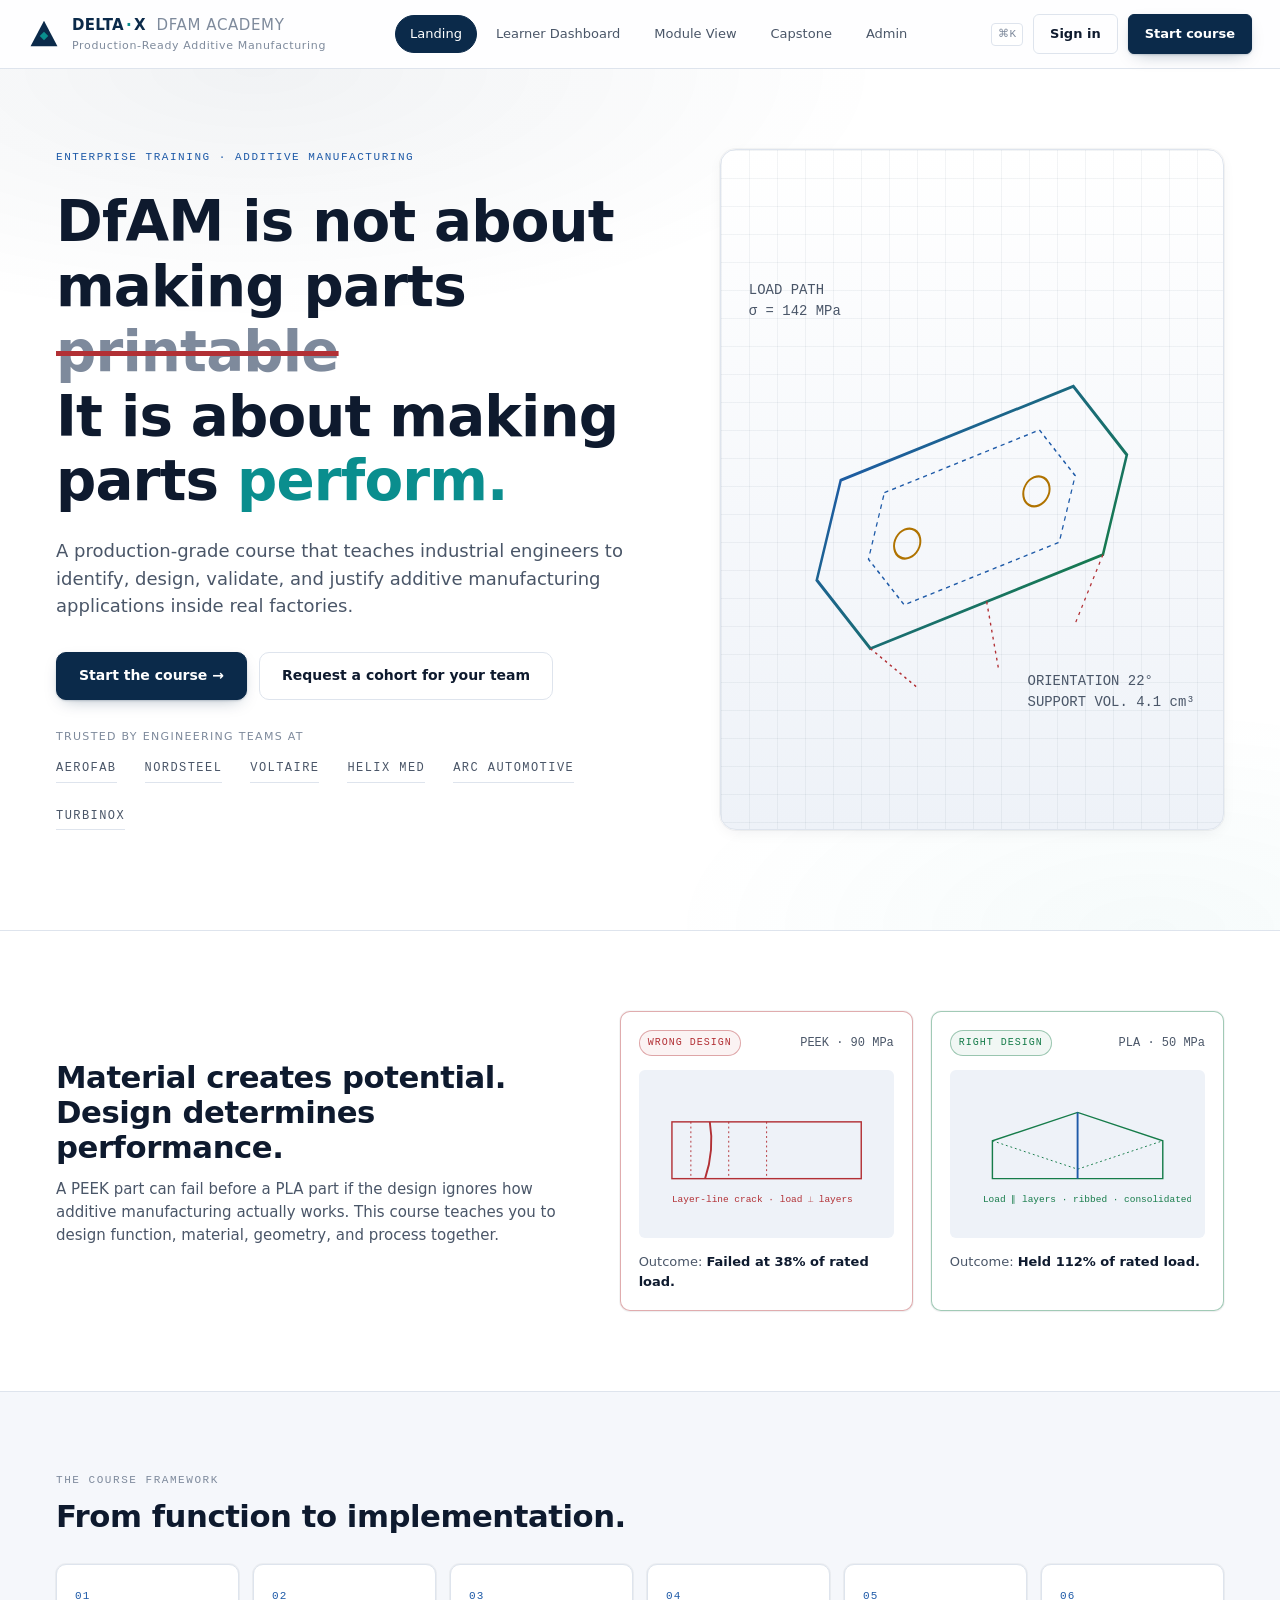
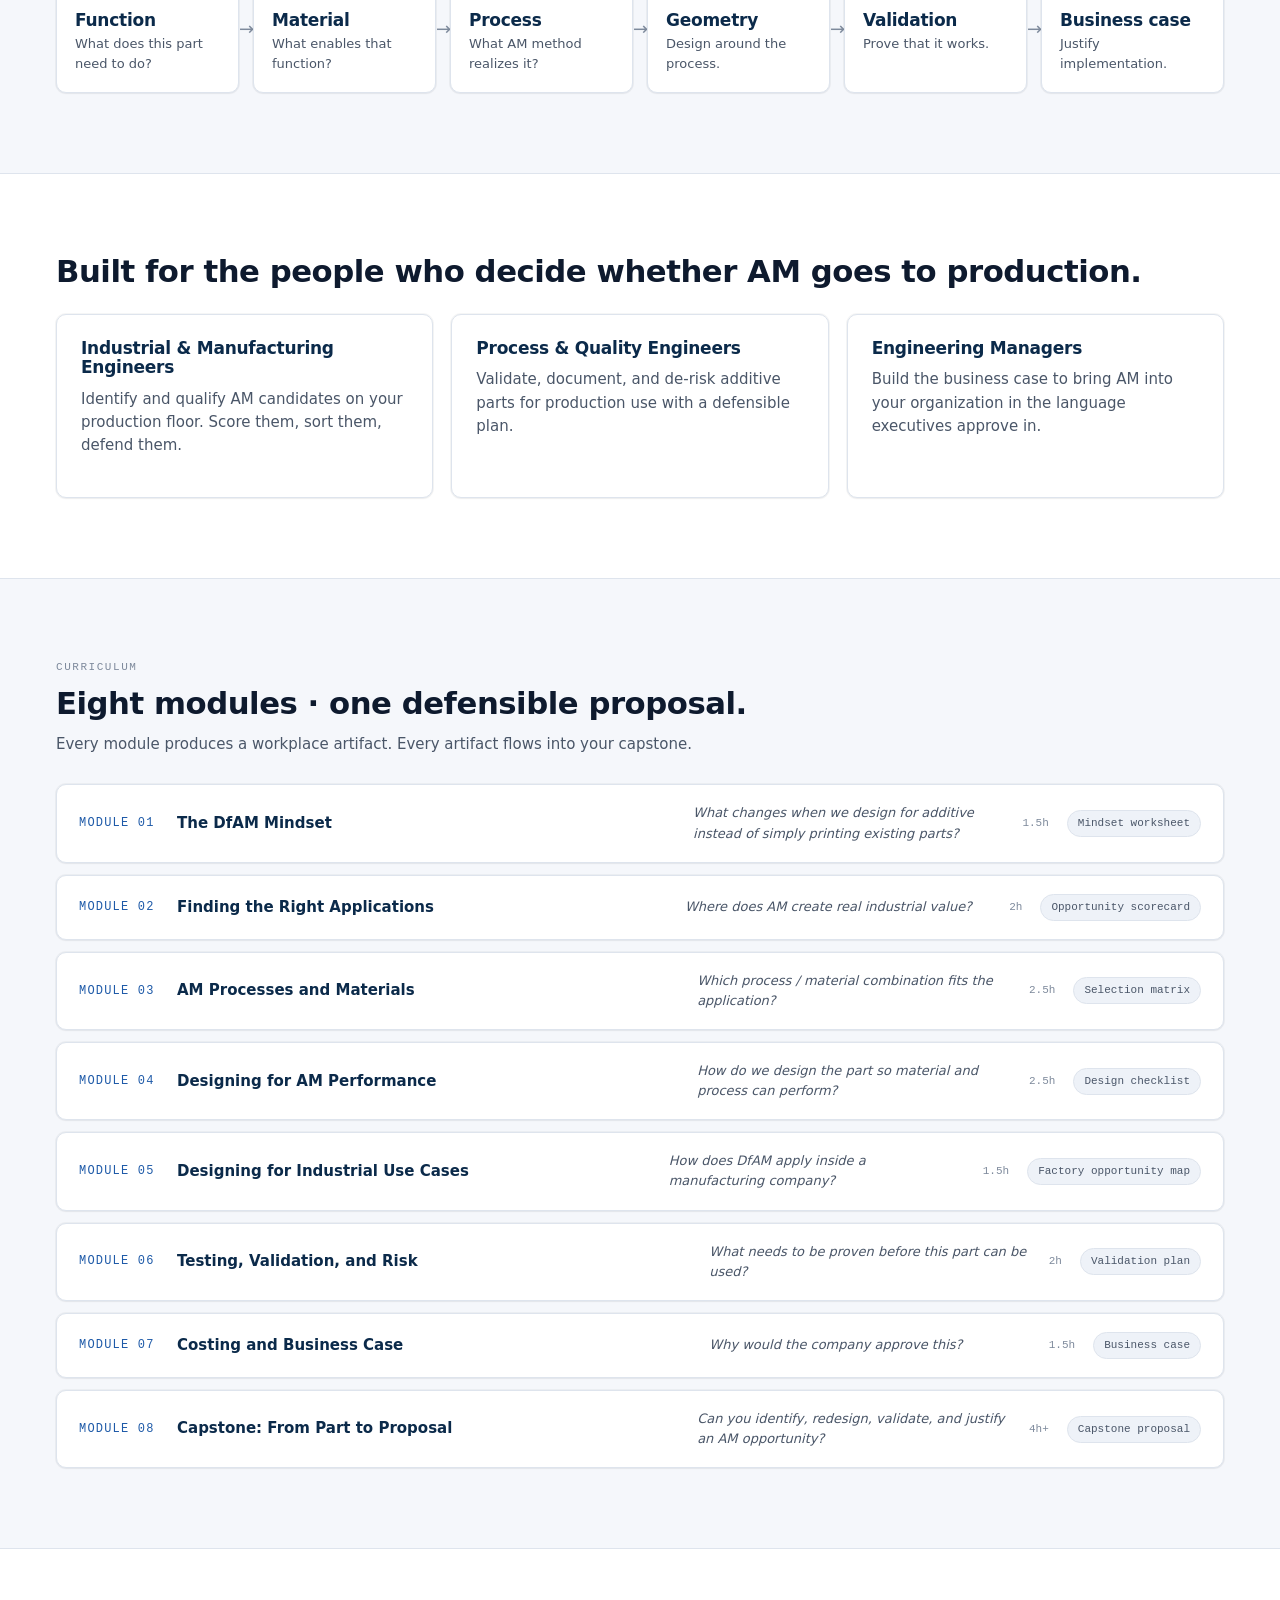
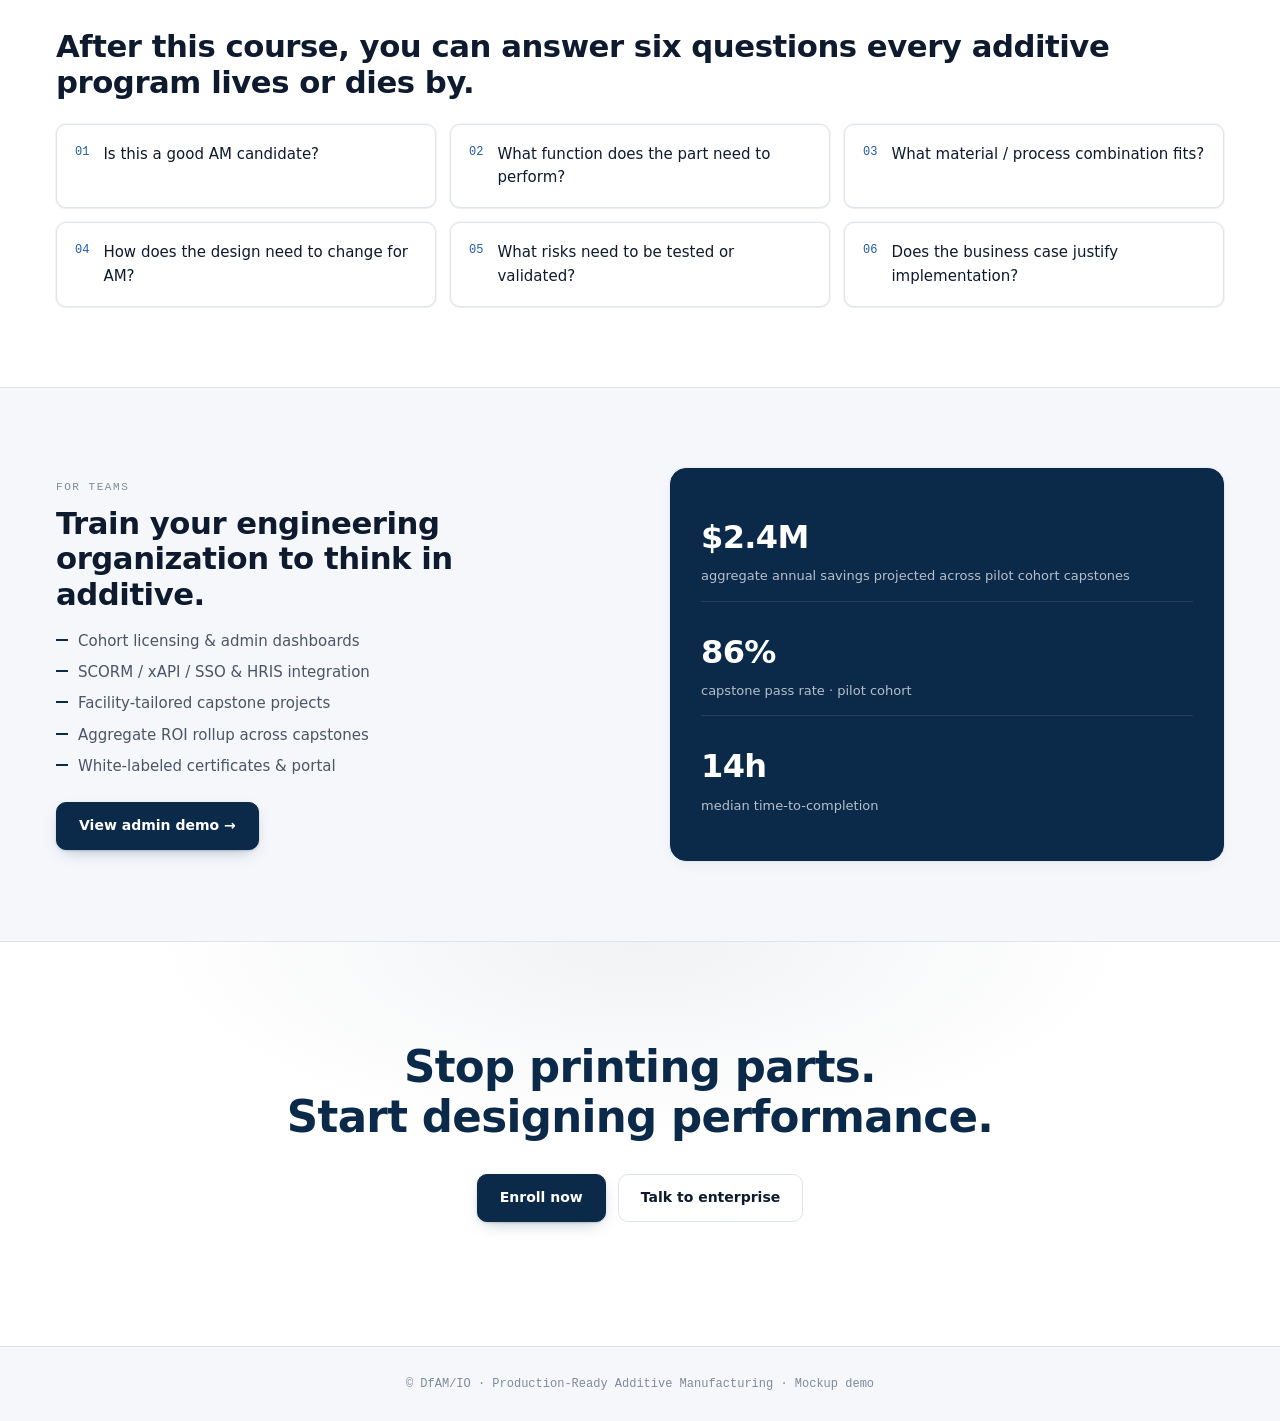
==== commit 8e9ba8c1: "Re-skin platform to Delta-X-aligned enterprise theme Switched from industrial dark to a clean light " ====
--- a/dfam/index.html
+++ b/dfam/index.html
@@ -13,7 +13,7 @@
   <div class="brand">
     <div class="logo" aria-hidden="true"></div>
     <div class="brand-text">
-      <div class="brand-name">DfAM<span class="brand-accent">/IO</span></div>
+      <div class="brand-name">DELTA<span class="brand-accent">·</span>X<span class="brand-faint"> &nbsp;DfAM Academy</span></div>
       <div class="brand-sub">Production-Ready Additive Manufacturing</div>
     </div>
   </div>
@@ -58,17 +58,17 @@
       <svg viewBox="0 0 360 360" class="iso-part">
         <defs>
           <linearGradient id="hb" x1="0" x2="1" y1="0" y2="1">
-            <stop offset="0" stop-color="#3a8dff"/><stop offset="1" stop-color="#3dd68c"/>
+            <stop offset="0" stop-color="#1E5AA8"/><stop offset="1" stop-color="#167C4A"/>
           </linearGradient>
         </defs>
         <g transform="translate(180 200) rotate(-22) skewX(-12)">
           <path d="M-90 -60 L90 -60 L120 0 L90 60 L-90 60 L-120 0 Z" fill="none" stroke="url(#hb)" stroke-width="2"/>
-          <path d="M-60 -40 L60 -40 L80 0 L60 40 L-60 40 L-80 0 Z" fill="none" stroke="#3a8dff" stroke-width="1" stroke-dasharray="3 3"/>
-          <circle cx="-50" cy="0" r="10" fill="none" stroke="#f7b500" stroke-width="1.5"/>
-          <circle cx="50"  cy="0" r="10" fill="none" stroke="#f7b500" stroke-width="1.5"/>
-          <path d="M-90 60 L-60 100 M0 60 L0 110 M90 60 L60 100" stroke="#e5484d" stroke-width="1" stroke-dasharray="2 3"/>
+          <path d="M-60 -40 L60 -40 L80 0 L60 40 L-60 40 L-80 0 Z" fill="none" stroke="#1E5AA8" stroke-width="1" stroke-dasharray="3 3"/>
+          <circle cx="-50" cy="0" r="10" fill="none" stroke="#B07300" stroke-width="1.5"/>
+          <circle cx="50"  cy="0" r="10" fill="none" stroke="#B07300" stroke-width="1.5"/>
+          <path d="M-90 60 L-60 100 M0 60 L0 110 M90 60 L60 100" stroke="#B23035" stroke-width="1" stroke-dasharray="2 3"/>
         </g>
-        <g class="iso-callouts" font-family="ui-monospace, monospace" font-size="10" fill="#9aa5b3">
+        <g class="iso-callouts" font-family="ui-monospace, monospace" font-size="10" fill="#4A5668">
           <text x="20" y="40">LOAD PATH</text>
           <text x="20" y="55">σ = 142 MPa</text>
           <text x="220" y="320">ORIENTATION 22°</text>
@@ -88,12 +88,12 @@
         <header><span class="tag tag-red">Wrong design</span><span class="material">PEEK · 90 MPa</span></header>
         <div class="part-art bad-art">
           <svg viewBox="0 0 240 140">
-            <rect x="20" y="40" width="200" height="60" fill="none" stroke="#e5484d" stroke-width="1.5"/>
-            <line x1="40" y1="40" x2="40" y2="100" stroke="#e5484d" stroke-dasharray="2 3"/>
-            <line x1="80" y1="40" x2="80" y2="100" stroke="#e5484d" stroke-dasharray="2 3"/>
-            <line x1="120" y1="40" x2="120" y2="100" stroke="#e5484d" stroke-dasharray="2 3"/>
-            <path d="M60 40 q5 30 -5 60" stroke="#e5484d" stroke-width="2" fill="none"/>
-            <text x="20" y="125" font-family="ui-monospace, monospace" font-size="10" fill="#e5484d">Layer-line crack · load ⟂ layers</text>
+            <rect x="20" y="40" width="200" height="60" fill="none" stroke="#B23035" stroke-width="1.5"/>
+            <line x1="40" y1="40" x2="40" y2="100" stroke="#B23035" stroke-dasharray="2 3"/>
+            <line x1="80" y1="40" x2="80" y2="100" stroke="#B23035" stroke-dasharray="2 3"/>
+            <line x1="120" y1="40" x2="120" y2="100" stroke="#B23035" stroke-dasharray="2 3"/>
+            <path d="M60 40 q5 30 -5 60" stroke="#B23035" stroke-width="2" fill="none"/>
+            <text x="20" y="125" font-family="ui-monospace, monospace" font-size="10" fill="#B23035">Layer-line crack · load ⟂ layers</text>
           </svg>
         </div>
         <footer>Outcome: <strong>Failed at 38% of rated load.</strong></footer>
@@ -102,10 +102,10 @@
         <header><span class="tag tag-green">Right design</span><span class="material">PLA · 50 MPa</span></header>
         <div class="part-art good-art">
           <svg viewBox="0 0 240 140">
-            <path d="M30 100 L210 100 L210 60 L120 30 L30 60 Z" fill="none" stroke="#3dd68c" stroke-width="1.5"/>
-            <path d="M30 60 L120 90 L210 60" stroke="#3dd68c" stroke-width="1" stroke-dasharray="2 3" fill="none"/>
-            <path d="M120 30 L120 100" stroke="#3a8dff" stroke-width="2"/>
-            <text x="20" y="125" font-family="ui-monospace, monospace" font-size="10" fill="#3dd68c">Load ∥ layers · ribbed · consolidated</text>
+            <path d="M30 100 L210 100 L210 60 L120 30 L30 60 Z" fill="none" stroke="#167C4A" stroke-width="1.5"/>
+            <path d="M30 60 L120 90 L210 60" stroke="#167C4A" stroke-width="1" stroke-dasharray="2 3" fill="none"/>
+            <path d="M120 30 L120 100" stroke="#1E5AA8" stroke-width="2"/>
+            <text x="20" y="125" font-family="ui-monospace, monospace" font-size="10" fill="#167C4A">Load ∥ layers · ribbed · consolidated</text>
           </svg>
         </div>
         <footer>Outcome: <strong>Held 112% of rated load.</strong></footer>
@@ -217,11 +217,11 @@
       <div class="proficiency">
         <div class="card-title">DfAM proficiency</div>
         <svg viewBox="0 0 200 180" class="radar">
-          <polygon points="100,20 175,65 165,140 35,140 25,65" fill="none" stroke="#2a323d" stroke-width="1"/>
-          <polygon points="100,50 150,75 142,125 58,125 50,75" fill="none" stroke="#2a323d" stroke-width="1"/>
-          <polygon points="100,75 130,85 125,115 75,115 70,85" fill="none" stroke="#2a323d" stroke-width="1"/>
-          <polygon points="100,40 160,72 150,128 60,120 45,80" fill="rgba(58,141,255,.18)" stroke="#3a8dff" stroke-width="1.5"/>
-          <g font-family="ui-monospace, monospace" font-size="9" fill="#9aa5b3">
+          <polygon points="100,20 175,65 165,140 35,140 25,65" fill="none" stroke="#DEE4ED" stroke-width="1"/>
+          <polygon points="100,50 150,75 142,125 58,125 50,75" fill="none" stroke="#DEE4ED" stroke-width="1"/>
+          <polygon points="100,75 130,85 125,115 75,115 70,85" fill="none" stroke="#DEE4ED" stroke-width="1"/>
+          <polygon points="100,40 160,72 150,128 60,120 45,80" fill="rgba(11, 42, 74, 0.15)" stroke="#1E5AA8" stroke-width="1.5"/>
+          <g font-family="ui-monospace, monospace" font-size="9" fill="#4A5668">
             <text x="86" y="14">Mindset</text>
             <text x="178" y="65">Sourcing</text>
             <text x="158" y="155">Process</text>
@@ -312,7 +312,94 @@
 
 <!-- ============================================================ MODULE -->
 <section class="view" id="view-module">
-  <div class="mod-grid">
+
+  <!-- Module tab bar -->
+  <div class="mod-tabs" id="mod-tabs">
+    <button data-mod="1" class="mtab active"><span>01</span>Mindset</button>
+    <button data-mod="2" class="mtab"><span>02</span>Applications</button>
+    <button data-mod="3" class="mtab"><span>03</span>Process / Material</button>
+    <button data-mod="4" class="mtab"><span>04</span>Design</button>
+    <button data-mod="5" class="mtab"><span>05</span>Use cases</button>
+    <button data-mod="6" class="mtab"><span>06</span>Validation</button>
+    <button data-mod="7" class="mtab"><span>07</span>Business case</button>
+  </div>
+
+  <!-- ===== Module 1 — Mindset ===== -->
+  <div class="mod-grid mod-body" data-mod="1">
+    <aside class="mod-outline">
+      <div class="kicker">Module 1</div>
+      <h3>The DfAM Mindset</h3>
+      <div class="key-q">What changes when we design for additive instead of just printing existing parts?</div>
+      <ul class="outline-list">
+        <li class="done">1.0 Module brief</li>
+        <li class="done">1.1 Material ≠ performance</li>
+        <li class="done">1.2 Function-first thinking</li>
+        <li class="active">1.3 Exercise: Same envelope, two designs</li>
+        <li>1.4 Knowledge check</li>
+        <li>1.5 Debrief</li>
+      </ul>
+    </aside>
+
+    <section class="mod-canvas">
+      <div class="canvas-head">
+        <h2>Exercise · Same envelope, two designs</h2>
+        <p>One bracket. Same load, same envelope. Slide the dial between <em>material-first</em> and <em>function-first</em> thinking. Watch which approach survives.</p>
+      </div>
+
+      <div class="mindset">
+        <div class="mindset-slider-wrap">
+          <span class="ms-end ms-red">Material-first</span>
+          <input id="mindset-slider" type="range" min="0" max="100" value="20" class="ms-slider"/>
+          <span class="ms-end ms-green">Function-first</span>
+        </div>
+
+        <div class="mindset-grid">
+          <div class="mindset-panel" id="ms-panel-left">
+            <div class="kicker">Approach</div>
+            <h3 id="ms-approach-title">Premium material · same legacy geometry</h3>
+            <p id="ms-approach-body">The team upgrades to PEEK and prints the original bracket as-drawn. Load runs perpendicular to layers. Sharp corners remain. No supports planned.</p>
+            <ul class="ms-attr-list" id="ms-attr-list"></ul>
+          </div>
+
+          <div class="mindset-panel viz">
+            <svg viewBox="0 0 360 240" id="ms-viz">
+              <defs>
+                <pattern id="layers" patternUnits="userSpaceOnUse" width="6" height="6" patternTransform="rotate(0)">
+                  <line x1="0" y1="0" x2="6" y2="0" stroke="#1E5AA8" stroke-width="0.4" stroke-opacity="0.5"/>
+                </pattern>
+              </defs>
+              <g id="ms-part"></g>
+              <g id="ms-arrows"></g>
+              <g id="ms-stress"></g>
+              <text x="14" y="226" font-family="ui-monospace, monospace" font-size="10" fill="#4A5668" id="ms-caption">Load ⟂ layer plane · Kt = 3.2</text>
+            </svg>
+          </div>
+        </div>
+
+        <div class="mindset-result">
+          <div class="result-box">
+            <div class="card-title">Predicted outcome</div>
+            <div class="result-num" id="ms-result-num">38<span>%</span></div>
+            <div class="result-lbl" id="ms-result-lbl">of rated load before failure · cracked at layer interface</div>
+          </div>
+          <div class="verdict" id="ms-verdict">
+            <span class="tag tag-red">Failed</span> material was upgraded · design was not
+          </div>
+        </div>
+      </div>
+    </section>
+
+    <aside class="mod-right">
+      <div class="card-title">Why this matters</div>
+      <p class="hint">A high-performance material does not rescue a high-stress orientation, a sharp corner, or an unplanned layer interface. <em>Material creates potential. Design determines whether that potential becomes performance.</em></p>
+      <div class="card-title" style="margin-top:18px">Reflection</div>
+      <textarea class="reflect" rows="4" placeholder="When have you seen a team blame material for a design failure?"></textarea>
+      <button class="btn btn-ghost full">Save reflection · capstone hand-off →</button>
+    </aside>
+  </div>
+
+  <!-- ===== Module 2 — Applications (existing sorter) ===== -->
+  <div class="mod-grid mod-body" data-mod="2" hidden>
     <aside class="mod-outline">
       <div class="kicker">Module 2</div>
       <h3>Finding the Right Applications</h3>
@@ -333,7 +420,6 @@
         <h2>Exercise · AM Candidate Sorting</h2>
         <p>Drag each candidate part into one bin. The opportunity radar updates live. Submit when you're confident.</p>
       </div>
-
       <div class="sorter">
         <div class="tray" id="tray" aria-label="Candidate tray"></div>
         <div class="bins" id="bins">
@@ -343,7 +429,6 @@
           <div class="bin" data-bin="strategic"><div class="bin-head">Strategic</div></div>
         </div>
       </div>
-
       <div class="sorter-bottom">
         <button class="btn btn-ghost" id="reset-sorter">Reset</button>
         <span class="sort-status" id="sort-status">0 of 8 sorted</span>
@@ -357,6 +442,417 @@
       <div class="card-title" style="margin-top:18px">Top 3 strongest</div>
       <ol class="top3" id="top3"></ol>
       <button class="btn btn-ghost full" style="margin-top:14px">Send results to capstone Step 1 →</button>
+    </aside>
+  </div>
+
+  <!-- ===== Module 3 — Process / Material Selection Matrix ===== -->
+  <div class="mod-grid mod-body" data-mod="3" hidden>
+    <aside class="mod-outline">
+      <div class="kicker">Module 3</div>
+      <h3>Processes &amp; Materials</h3>
+      <div class="key-q">Which process / material combination fits the application?</div>
+      <ul class="outline-list">
+        <li class="done">3.0 Module brief</li>
+        <li class="done">3.1 Process families</li>
+        <li class="done">3.2 Material classes</li>
+        <li class="active">3.3 Exercise: Selection matrix</li>
+        <li>3.4 Anisotropy explorer</li>
+        <li>3.5 Knowledge check</li>
+      </ul>
+    </aside>
+
+    <section class="mod-canvas">
+      <div class="canvas-head">
+        <h2>Exercise · Process &amp; material selection matrix</h2>
+        <p>Specify your part requirements. Cells score green / amber / red live. Watch which processes survive your spec.</p>
+      </div>
+
+      <div class="matrix-req">
+        <div class="req-field">
+          <label>Max service temp <output id="r-temp-out">120°C</output></label>
+          <input id="r-temp" type="range" min="40" max="400" value="120"/>
+        </div>
+        <div class="req-field">
+          <label>Min UTS <output id="r-uts-out">45 MPa</output></label>
+          <input id="r-uts" type="range" min="20" max="700" value="45"/>
+        </div>
+        <div class="req-field">
+          <label>Tolerance <output id="r-tol-out">±0.20 mm</output></label>
+          <input id="r-tol" type="range" min="5" max="100" value="20"/>
+        </div>
+        <div class="req-field">
+          <label>Surface finish <output id="r-sur-out">Functional</output></label>
+          <input id="r-sur" type="range" min="0" max="3" value="1" step="1"/>
+        </div>
+        <div class="req-field">
+          <label>Annual volume <output id="r-vol-out">120 units/yr</output></label>
+          <input id="r-vol" type="range" min="1" max="100000" value="120" step="1"/>
+        </div>
+        <div class="req-field">
+          <label>Qualification <output id="r-qual-out">Production · Tier B</output></label>
+          <input id="r-qual" type="range" min="0" max="3" value="2" step="1"/>
+        </div>
+      </div>
+
+      <div class="matrix-wrap">
+        <table class="matrix" id="matrix">
+          <thead>
+            <tr>
+              <th></th>
+              <th>FDM</th><th>SLA</th><th>SLS</th><th>MJF</th>
+              <th>Metal LPBF</th><th>Binder Jet</th><th>CNC</th><th>Inj. mold</th>
+            </tr>
+          </thead>
+          <tbody id="matrix-body"></tbody>
+        </table>
+      </div>
+
+      <div class="recommended" id="recommended">
+        <div class="rec-pair">
+          <div class="kicker">Recommended pair</div>
+          <h3 id="rec-title">MJF · PA12-GB</h3>
+          <p id="rec-rationale">Best balance of strength, accuracy, and small-batch economics for your spec.</p>
+        </div>
+        <button class="btn btn-primary">Send to capstone Step 4 →</button>
+      </div>
+    </section>
+
+    <aside class="mod-right">
+      <div class="card-title">Anisotropy explorer</div>
+      <div class="aniso">
+        <svg viewBox="0 0 200 160" id="aniso-svg">
+          <defs>
+            <pattern id="alay" patternUnits="userSpaceOnUse" width="4" height="4">
+              <line x1="0" y1="0" x2="4" y2="0" stroke="#1E5AA8" stroke-width="0.4"/>
+            </pattern>
+          </defs>
+          <rect x="60" y="40" width="80" height="80" fill="url(#alay)" stroke="#1E5AA8" stroke-width="1.2" id="aniso-coupon"/>
+          <g id="aniso-arrow" stroke="#B07300" stroke-width="2" fill="none">
+            <line x1="100" y1="10" x2="100" y2="30"/>
+            <polyline points="95,25 100,30 105,25"/>
+            <line x1="100" y1="130" x2="100" y2="150"/>
+            <polyline points="95,135 100,130 105,135"/>
+          </g>
+        </svg>
+        <label>Build orientation <output id="aniso-ang-out">0°</output></label>
+        <input type="range" min="0" max="90" value="0" id="aniso-ang"/>
+        <div class="aniso-stats">
+          <div><span>UTS retained</span><strong id="aniso-uts">100%</strong></div>
+          <div><span>Risk level</span><strong id="aniso-risk">Low</strong></div>
+        </div>
+      </div>
+    </aside>
+  </div>
+
+  <!-- ===== Module 4 — Orientation Studio ===== -->
+  <div class="mod-grid mod-body" data-mod="4" hidden>
+    <aside class="mod-outline">
+      <div class="kicker">Module 4</div>
+      <h3>Designing for AM Performance</h3>
+      <div class="key-q">How do we design so the material and process can perform?</div>
+      <ul class="outline-list">
+        <li class="done">4.0 Module brief</li>
+        <li class="done">4.1 Load paths</li>
+        <li class="active">4.2 Orientation studio</li>
+        <li>4.3 Wall &amp; lattice strategy</li>
+        <li>4.4 Stress concentration</li>
+        <li>4.5 Redesign sprint</li>
+      </ul>
+    </aside>
+
+    <section class="mod-canvas">
+      <div class="canvas-head">
+        <h2>Exercise · Orientation studio</h2>
+        <p>Rotate the bracket in the build chamber. Four readouts update live. Find the orientation that wins on three of them — there is almost never an orientation that wins on all four.</p>
+      </div>
+
+      <div class="ostudio">
+        <div class="chamber">
+          <svg viewBox="0 0 360 280" id="chamber-svg">
+            <g id="chamber-bg">
+              <rect x="20" y="20" width="320" height="240" fill="none" stroke="#DEE4ED" stroke-dasharray="4 3"/>
+              <line x1="20" y1="240" x2="340" y2="240" stroke="#DEE4ED"/>
+              <text x="22" y="252" font-family="ui-monospace, monospace" font-size="9" fill="#7E8A9C">BUILD PLATE</text>
+            </g>
+            <g id="chamber-layers"></g>
+            <g id="chamber-part" transform="translate(180 160) rotate(0)">
+              <path d="M-70 -22 L70 -22 L90 22 L-90 22 Z" fill="rgba(11, 42, 74, 0.08)" stroke="#0B2A4A" stroke-width="1.5"/>
+              <circle cx="-50" cy="0" r="8" fill="#FFFFFF" stroke="#B07300" stroke-width="1.5"/>
+              <circle cx="50"  cy="0" r="8" fill="#FFFFFF" stroke="#B07300" stroke-width="1.5"/>
+              <path d="M-30 22 L-30 50 L30 50 L30 22" fill="none" stroke="#0B2A4A" stroke-width="1.5"/>
+            </g>
+            <g id="chamber-supports"></g>
+            <g id="chamber-load" stroke="#B23035" stroke-width="2" fill="none">
+              <line x1="180" y1="80" x2="180" y2="120"/>
+              <polyline points="172,112 180,120 188,112"/>
+              <text x="186" y="100" font-family="ui-monospace, monospace" font-size="10" fill="#B23035">LOAD</text>
+            </g>
+          </svg>
+        </div>
+
+        <div class="ostudio-ctrl">
+          <div class="osctrl">
+            <label>Build orientation <output id="o-ang-out">0°</output></label>
+            <input type="range" min="0" max="90" value="0" id="o-ang"/>
+          </div>
+          <div class="osctrl">
+            <label>Fillet radius <output id="o-fil-out">0.5 mm</output></label>
+            <input type="range" min="1" max="80" value="5" id="o-fil"/>
+          </div>
+          <div class="osctrl">
+            <label>Wall strategy <output id="o-wall-out">3 perimeters · 30% gyroid</output></label>
+            <input type="range" min="0" max="4" value="2" step="1" id="o-wall"/>
+          </div>
+        </div>
+
+        <div class="readouts">
+          <div class="ro"><div class="ro-lbl">Anisotropy risk</div><div class="ro-val" id="ro-aniso">Low</div><div class="ro-bar"><span id="ro-aniso-bar"></span></div></div>
+          <div class="ro"><div class="ro-lbl">Support volume</div><div class="ro-val" id="ro-sup">4.1 cm³</div><div class="ro-bar"><span id="ro-sup-bar"></span></div></div>
+          <div class="ro"><div class="ro-lbl">Critical-face surface</div><div class="ro-val" id="ro-sur">Good</div><div class="ro-bar"><span id="ro-sur-bar"></span></div></div>
+          <div class="ro"><div class="ro-lbl">Build time</div><div class="ro-val" id="ro-time">6.2 h</div><div class="ro-bar"><span id="ro-time-bar"></span></div></div>
+        </div>
+
+        <div class="checklist-strip">
+          <div class="card-title">DfAM design checklist (auto-evaluated)</div>
+          <ul class="checks" id="checks"></ul>
+        </div>
+      </div>
+    </section>
+
+    <aside class="mod-right">
+      <div class="card-title">Stress concentration</div>
+      <svg viewBox="0 0 200 160" id="sc-svg" class="sc-svg">
+        <path d="M30 130 L30 60 L170 60 L170 130 Z" fill="none" stroke="#1E5AA8" stroke-width="1.5"/>
+        <path id="sc-fillet" d="M40 60 Q30 60 30 70" fill="none" stroke="#B07300" stroke-width="2"/>
+        <circle id="sc-hot" cx="36" cy="66" r="8" fill="rgba(178, 48, 53, 0.4)"/>
+      </svg>
+      <div class="sc-readout">
+        <div><span>Kt (stress concentration factor)</span><strong id="sc-kt">3.20</strong></div>
+        <div><span>Predicted fatigue life</span><strong id="sc-life">12k cycles</strong></div>
+      </div>
+      <p class="hint">Tip: doubling the fillet radius typically cuts Kt by ~30%. Try it.</p>
+    </aside>
+  </div>
+
+  <!-- ===== Module 5 — Factory Opportunity Map ===== -->
+  <div class="mod-grid mod-body" data-mod="5" hidden>
+    <aside class="mod-outline">
+      <div class="kicker">Module 5</div>
+      <h3>Industrial Use Cases</h3>
+      <div class="key-q">How does DfAM apply inside a manufacturing company?</div>
+      <ul class="outline-list">
+        <li class="done">5.0 Module brief</li>
+        <li class="done">5.1 Application classes</li>
+        <li class="active">5.2 Factory opportunity map</li>
+        <li>5.3 Bridge production tree</li>
+        <li>5.4 Knowledge check</li>
+      </ul>
+    </aside>
+
+    <section class="mod-canvas">
+      <div class="canvas-head">
+        <h2>Exercise · Factory AM opportunity map</h2>
+        <p>Drop candidate parts onto the facility where they belong. Zones color by aggregate potential value. Aim for 6+ placements.</p>
+      </div>
+
+      <div class="factory">
+        <div class="factory-pins">
+          <div class="card-title">Candidate parts</div>
+          <div class="pin-tray" id="pin-tray"></div>
+        </div>
+        <div class="factory-floor" id="floor">
+          <div class="zone" data-zone="fixture">
+            <div class="z-label">Cell B7 · Welding</div>
+            <div class="z-val" data-val>$0</div>
+          </div>
+          <div class="zone" data-zone="eoat">
+            <div class="z-label">Assembly · EOAT</div>
+            <div class="z-val" data-val>$0</div>
+          </div>
+          <div class="zone" data-zone="mro">
+            <div class="z-label">Maintenance crib</div>
+            <div class="z-val" data-val>$0</div>
+          </div>
+          <div class="zone" data-zone="jig">
+            <div class="z-label">Quality &amp; jigs</div>
+            <div class="z-val" data-val>$0</div>
+          </div>
+          <div class="zone" data-zone="ergo">
+            <div class="z-label">Ergonomics &amp; safety</div>
+            <div class="z-val" data-val>$0</div>
+          </div>
+          <div class="zone" data-zone="bridge">
+            <div class="z-label">Bridge production</div>
+            <div class="z-val" data-val>$0</div>
+          </div>
+        </div>
+      </div>
+
+      <div class="factory-summary">
+        <div><span class="card-title">Placed</span><strong id="fp-count">0 / 8</strong></div>
+        <div><span class="card-title">Projected annual value</span><strong id="fp-total">$0</strong></div>
+        <div><span class="card-title">First deployment pick</span><strong id="fp-pick">—</strong></div>
+        <button class="btn btn-primary">Send map to capstone →</button>
+      </div>
+    </section>
+
+    <aside class="mod-right">
+      <div class="card-title">Application class profiles</div>
+      <ul class="ac-list">
+        <li><strong>Jigs &amp; fixtures</strong><span>FDM / MJF · weekly turn</span></li>
+        <li><strong>EOAT &amp; grippers</strong><span>SLS · weight-driven</span></li>
+        <li><strong>Maintenance / MRO</strong><span>FDM · spare parts</span></li>
+        <li><strong>Inspection jigs</strong><span>SLA · accuracy</span></li>
+        <li><strong>Ergonomic tools</strong><span>SLS · custom fit</span></li>
+        <li><strong>Bridge production</strong><span>MJF · pre-tooling</span></li>
+      </ul>
+    </aside>
+  </div>
+
+  <!-- ===== Module 6 — Validation Plan Builder ===== -->
+  <div class="mod-grid mod-body" data-mod="6" hidden>
+    <aside class="mod-outline">
+      <div class="kicker">Module 6</div>
+      <h3>Testing, Validation &amp; Risk</h3>
+      <div class="key-q">What needs to be proven before this part can be used?</div>
+      <ul class="outline-list">
+        <li class="done">6.0 Module brief</li>
+        <li class="done">6.1 Criticality classifier</li>
+        <li class="done">6.2 Failure mode deck</li>
+        <li class="active">6.3 Validation plan builder</li>
+        <li>6.4 Knowledge check</li>
+      </ul>
+    </aside>
+
+    <section class="mod-canvas">
+      <div class="canvas-head">
+        <h2>Exercise · Validation plan builder</h2>
+        <p>Tier-A part: <strong>Coolant manifold · Plant 2</strong>. Drag each failure mode card and assign it inspection, test, and acceptance criteria. The coverage gauge updates live.</p>
+      </div>
+
+      <div class="vbuild">
+        <div class="vmode-deck" id="vmode-deck">
+          <div class="card-title">Failure modes</div>
+          <div class="vmode-list" id="vmode-list"></div>
+        </div>
+
+        <div class="vcols">
+          <div class="vcol" data-col="inspect">
+            <div class="vcol-head">Inspection</div>
+            <div class="vcol-body" data-drop></div>
+          </div>
+          <div class="vcol" data-col="test">
+            <div class="vcol-head">Test</div>
+            <div class="vcol-body" data-drop></div>
+          </div>
+          <div class="vcol" data-col="accept">
+            <div class="vcol-head">Acceptance</div>
+            <div class="vcol-body" data-drop></div>
+          </div>
+        </div>
+      </div>
+
+      <div class="vsummary">
+        <div class="coverage">
+          <div class="card-title">Coverage</div>
+          <div class="cov-bar"><span id="cov-fill" style="width:0%"></span></div>
+          <div class="cov-num" id="cov-num">0%</div>
+        </div>
+        <div class="missing" id="missing"><span class="kicker">Missing</span><div id="missing-list">Drag failure modes into columns to begin.</div></div>
+        <button class="btn btn-primary">Export plan · capstone Step 8 →</button>
+      </div>
+    </section>
+
+    <aside class="mod-right">
+      <div class="card-title">Criticality</div>
+      <div class="crit-badge">Tier A · Critical to safety</div>
+      <ul class="crit-rules">
+        <li>All Sev 4–5 modes must have inspection + test</li>
+        <li>Documentation: full PPAP package</li>
+        <li>Acceptance must be quantitative (no "visual OK")</li>
+        <li>Sign-off: design + QE + production</li>
+      </ul>
+    </aside>
+  </div>
+
+  <!-- ===== Module 7 — Business Case Calculator ===== -->
+  <div class="mod-grid mod-body" data-mod="7" hidden>
+    <aside class="mod-outline">
+      <div class="kicker">Module 7</div>
+      <h3>Costing &amp; Business Case</h3>
+      <div class="key-q">Why would the company approve this?</div>
+      <ul class="outline-list">
+        <li class="done">7.0 Module brief</li>
+        <li class="done">7.1 Cost-per-part</li>
+        <li class="active">7.2 Business case builder</li>
+        <li>7.3 Executive one-slide</li>
+        <li>7.4 Knowledge check</li>
+      </ul>
+    </aside>
+
+    <section class="mod-canvas">
+      <div class="canvas-head">
+        <h2>Exercise · AM business case calculator</h2>
+        <p>Quantify every lever. Cost-per-part is rarely the headline — find the value the AM redesign actually unlocks.</p>
+      </div>
+
+      <div class="bc-grid">
+        <div class="bc-inputs">
+          <div class="card-title">Current state</div>
+          <div class="bc-row"><label>Cost per part</label><input type="number" id="bc-cur-cost" value="3800"/><span>$</span></div>
+          <div class="bc-row"><label>Lead time</label><input type="number" id="bc-cur-lt" value="11"/><span>days</span></div>
+          <div class="bc-row"><label>Annual volume</label><input type="number" id="bc-vol" value="40"/><span>units/yr</span></div>
+
+          <div class="card-title" style="margin-top:18px">AM redesign</div>
+          <div class="bc-row"><label>AM cost per part</label><input type="number" id="bc-am-cost" value="980"/><span>$</span></div>
+          <div class="bc-row"><label>AM lead time</label><input type="number" id="bc-am-lt" value="28"/><span>hours</span></div>
+
+          <div class="card-title" style="margin-top:18px">Value levers</div>
+          <div class="bc-row"><label>Downtime hours avoided</label><input type="number" id="bc-dt-hrs" value="6"/><span>hrs/yr</span></div>
+          <div class="bc-row"><label>Cost per downtime hour</label><input type="number" id="bc-dt-cost" value="2800"/><span>$</span></div>
+          <div class="bc-row"><label>Tooling vendor avoided</label><input type="number" id="bc-tool" value="42000"/><span>$/yr</span></div>
+          <div class="bc-row"><label>Inventory carry reduction</label><input type="number" id="bc-inv" value="14000"/><span>$/yr</span></div>
+          <div class="bc-row"><label>Implementation cost (one-time)</label><input type="number" id="bc-impl" value="58000"/><span>$</span></div>
+        </div>
+
+        <div class="bc-output">
+          <div class="bc-head">
+            <div class="card-title">Total annual value</div>
+            <div class="bc-big" id="bc-total">$0</div>
+            <div class="bc-sub">ROI period · <strong id="bc-roi">0 months</strong></div>
+          </div>
+
+          <ul class="bc-bars" id="bc-bars"></ul>
+
+          <div class="exec-slide">
+            <div class="card-title">Executive one-slide preview</div>
+            <div class="es-pdf">
+              <div class="es-h">Welding fixture · Cell B7 — AM redesign</div>
+              <div class="es-tbl">
+                <div><span>Per-unit savings</span><strong id="es-unit">$0</strong></div>
+                <div><span>Annual cost savings</span><strong id="es-cost">$0</strong></div>
+                <div><span>Downtime value</span><strong id="es-dt">$0</strong></div>
+                <div><span>Tooling avoided</span><strong id="es-tool">$0</strong></div>
+                <div><span>Inventory impact</span><strong id="es-inv">$0</strong></div>
+              </div>
+              <div class="es-foot">Recommendation: pilot Q3 · sponsor VP Ops · gate 30-day validation</div>
+            </div>
+            <button class="btn btn-primary full">Export to capstone Step 9 →</button>
+          </div>
+        </div>
+      </div>
+    </section>
+
+    <aside class="mod-right">
+      <div class="card-title">What executives ask</div>
+      <ul class="exec-qs">
+        <li>"What's the payback?"</li>
+        <li>"How is this different from cheaper machining?"</li>
+        <li>"What's the risk if it doesn't work?"</li>
+        <li>"Why now?"</li>
+        <li>"What's the next $1M of value after this?"</li>
+      </ul>
+      <p class="hint">Tip: the strongest cases lead with operational value (downtime, lead time), not per-unit cost.</p>
     </aside>
   </div>
 </section>
@@ -460,13 +956,13 @@
     <section class="admin-panel">
       <div class="card-title">Engagement curve · last 90 days</div>
       <svg viewBox="0 0 600 180" class="chart">
-        <g stroke="#2a323d" stroke-width="1">
+        <g stroke="#DEE4ED" stroke-width="1">
           <line x1="40" y1="20" x2="40" y2="160"/>
           <line x1="40" y1="160" x2="580" y2="160"/>
         </g>
-        <polyline fill="none" stroke="#3a8dff" stroke-width="2"
+        <polyline fill="none" stroke="#1E5AA8" stroke-width="2"
           points="40,140 90,120 140,95 190,110 240,80 290,70 340,55 390,60 440,42 490,38 540,30 580,32"/>
-        <polyline fill="rgba(58,141,255,.15)" stroke="none"
+        <polyline fill="rgba(11, 42, 74, 0.10)" stroke="none"
           points="40,140 90,120 140,95 190,110 240,80 290,70 340,55 390,60 440,42 490,38 540,30 580,32 580,160 40,160"/>
       </svg>
     </section>
--- a/dfam/styles.css
+++ b/dfam/styles.css
@@ -1,34 +1,49 @@
 /* ============================================================
-   DfAM Course Platform Mockup — industrial dark theme
+   DfAM Course Platform Mockup — light enterprise theme
+   Brand: deep navy primary, slate accents, clean whitespace
    ============================================================ */
 
 :root {
-  --bg:        #0c1014;
-  --bg-2:     #101418;
-  --surface:   #161b22;
-  --surface-2: #1a2129;
-  --line:      #2a323d;
-  --line-soft: #232a34;
-  --text:      #e6ebf2;
-  --text-2:    #9aa5b3;
-  --text-3:    #6b7787;
-  --blue:      #3a8dff;
-  --blue-2:    #5aa1ff;
-  --amber:     #f7b500;
-  --green:     #3dd68c;
-  --red:       #e5484d;
-  --paper:     #f5f7fa;
+  /* Surfaces */
+  --bg:        #F5F7FB;   /* page background */
+  --bg-2:      #EEF2F8;   /* recessed surface */
+  --surface:   #FFFFFF;   /* card surface */
+  --surface-2: #FAFBFD;   /* nested card */
+  --line:      #DEE4ED;
+  --line-soft: #E8ECF2;
+
+  /* Text */
+  --text:      #0E1A2E;
+  --text-2:    #4A5668;
+  --text-3:    #7E8A9C;
+
+  /* Brand */
+  --navy:      #0B2A4A;   /* primary brand */
+  --navy-2:    #103A65;   /* hover */
+  --navy-3:    #1E5AA8;   /* accent link */
+  --teal:      #0A8E8E;   /* secondary accent (trust / verified) */
+  --blue:      #0B2A4A;   /* alias for components built on --blue */
+  --blue-2:    #103A65;
+
+  /* Signal */
+  --amber:     #B07300;
+  --green:     #167C4A;
+  --red:       #B23035;
+  --paper:     #FFFFFF;
 
   --r-sm: 6px;
   --r:    10px;
   --r-lg: 16px;
 
-  --font-sans: "Inter", "Helvetica Neue", system-ui, sans-serif;
+  --font-sans: "Inter", "Helvetica Neue", system-ui, -apple-system, "Segoe UI", Roboto, sans-serif;
   --font-mono: ui-monospace, "JetBrains Mono", "IBM Plex Mono", Menlo, monospace;
+
+  --shadow-sm: 0 1px 2px rgba(14, 26, 46, 0.04), 0 0 0 1px rgba(14, 26, 46, 0.04);
+  --shadow:    0 4px 16px -4px rgba(14, 26, 46, 0.08), 0 0 0 1px rgba(14, 26, 46, 0.04);
 }
 
 * { box-sizing: border-box; }
-html, body { margin:0; padding:0; }
+html, body { margin: 0; padding: 0; }
 body {
   background: var(--bg);
   color: var(--text);
@@ -38,12 +53,12 @@
   -webkit-font-smoothing: antialiased;
   text-rendering: optimizeLegibility;
 }
-h1, h2, h3, h4 { margin: 0 0 .4em; line-height: 1.15; letter-spacing: -0.01em; }
+h1, h2, h3, h4 { margin: 0 0 .4em; line-height: 1.15; letter-spacing: -0.015em; color: var(--text); }
 h1 { font-size: clamp(34px, 4.4vw, 58px); font-weight: 700; }
 h2 { font-size: clamp(24px, 2.4vw, 34px); font-weight: 650; }
 h3 { font-size: 17px; font-weight: 600; }
 p  { color: var(--text-2); margin: 0 0 1em; }
-a  { color: var(--blue); text-decoration: none; }
+a  { color: var(--navy-3); text-decoration: none; }
 button { font: inherit; }
 ul, ol { margin: 0; padding: 0; list-style: none; }
 
@@ -53,21 +68,28 @@
   display: grid; grid-template-columns: auto 1fr auto;
   align-items: center; gap: 24px;
   padding: 14px 28px;
-  background: rgba(12,16,20,.85);
+  background: rgba(255, 255, 255, 0.85);
   backdrop-filter: saturate(160%) blur(10px);
   border-bottom: 1px solid var(--line);
 }
 .brand { display: flex; align-items: center; gap: 12px; }
 .logo {
-  width: 30px; height: 30px;
-  background:
-    conic-gradient(from 210deg, var(--blue), var(--green), var(--blue));
-  mask: radial-gradient(closest-side, transparent 38%, #000 39%);
-  border-radius: 50%;
-}
-.brand-name { font-weight: 700; letter-spacing: -0.01em; font-size: 16px; }
-.brand-accent { color: var(--blue); }
-.brand-sub { font-size: 11px; color: var(--text-3); letter-spacing: .05em; text-transform: uppercase; }
+  width: 32px; height: 32px;
+  position: relative;
+  background: var(--navy);
+  clip-path: polygon(50% 8%, 92% 88%, 8% 88%);
+}
+.logo::after {
+  content: ""; position: absolute;
+  left: 50%; top: 55%;
+  width: 6px; height: 6px;
+  background: var(--teal);
+  transform: translate(-50%, -50%) rotate(45deg);
+}
+.brand-name { font-weight: 700; letter-spacing: 0.02em; font-size: 15px; color: var(--navy); text-transform: uppercase; }
+.brand-accent { color: var(--teal); margin: 0 2px; }
+.brand-faint { color: var(--text-3); font-weight: 500; letter-spacing: 0.04em; }
+.brand-sub { font-size: 11px; color: var(--text-3); letter-spacing: .06em; }
 .topnav { display: flex; gap: 4px; justify-content: center; }
 .nav-btn {
   background: transparent; color: var(--text-2);
@@ -76,13 +98,14 @@
   cursor: pointer; font-size: 13px; font-weight: 500;
   transition: .15s ease;
 }
-.nav-btn:hover { color: var(--text); background: var(--surface); }
-.nav-btn.active { background: var(--surface); color: var(--text); border-color: var(--line); }
+.nav-btn:hover { color: var(--navy); background: var(--bg-2); }
+.nav-btn.active { background: var(--navy); color: white; border-color: var(--navy); }
 
 .top-actions { display: flex; align-items: center; gap: 10px; }
 .kbd {
   font-family: var(--font-mono); font-size: 11px; color: var(--text-3);
   border: 1px solid var(--line); padding: 2px 6px; border-radius: 4px;
+  background: var(--surface);
 }
 
 .btn {
@@ -95,15 +118,16 @@
   font-size: 13px; font-weight: 600;
   transition: .15s ease;
   white-space: nowrap;
-}
-.btn:hover { background: var(--surface-2); border-color: #364150; }
+  box-shadow: var(--shadow-sm);
+}
+.btn:hover { background: var(--bg-2); border-color: #C9D1DC; }
 .btn-primary {
-  background: var(--blue); border-color: var(--blue); color: white;
-  box-shadow: 0 0 0 1px var(--blue), 0 6px 18px -8px var(--blue);
-}
-.btn-primary:hover { background: var(--blue-2); border-color: var(--blue-2); }
-.btn-ghost { background: transparent; }
-.btn-ghost:hover { background: var(--surface); }
+  background: var(--navy); border-color: var(--navy); color: white;
+  box-shadow: 0 1px 2px rgba(11, 42, 74, 0.18), 0 6px 18px -8px rgba(11, 42, 74, 0.4);
+}
+.btn-primary:hover { background: var(--navy-2); border-color: var(--navy-2); }
+.btn-ghost { background: transparent; box-shadow: none; }
+.btn-ghost:hover { background: var(--bg-2); }
 .btn.lg { padding: 12px 22px; font-size: 14px; border-radius: var(--r); }
 .btn.full { width: 100%; margin-top: 12px; }
 
@@ -111,7 +135,6 @@
 .view { display: none; }
 .view.active { display: block; animation: fade .25s ease; }
 @keyframes fade { from { opacity: 0; transform: translateY(4px); } to { opacity: 1; transform: none; } }
-
 main { min-height: calc(100vh - 64px); }
 
 /* ============================================================ LANDING */
@@ -120,17 +143,18 @@
   padding: 80px 56px 100px;
   position: relative;
   background:
-    radial-gradient(800px 360px at 20% 0%, rgba(58,141,255,.10), transparent 70%),
-    radial-gradient(700px 320px at 90% 100%, rgba(61,214,140,.06), transparent 70%);
+    radial-gradient(900px 360px at 20% 0%, rgba(11, 42, 74, 0.06), transparent 70%),
+    radial-gradient(700px 320px at 90% 100%, rgba(10, 142, 142, 0.04), transparent 70%),
+    var(--surface);
   border-bottom: 1px solid var(--line);
 }
 .eyebrow {
   font-family: var(--font-mono); font-size: 11px;
-  color: var(--blue); letter-spacing: .14em; text-transform: uppercase;
+  color: var(--navy-3); letter-spacing: .14em; text-transform: uppercase;
   margin-bottom: 24px;
 }
 h1 s { color: var(--text-3); text-decoration-color: var(--red); }
-h1 .accent { color: var(--green); }
+h1 .accent { color: var(--teal); }
 .lede { font-size: 18px; max-width: 56ch; color: var(--text-2); margin-top: 18px; }
 .cta-row { display: flex; gap: 12px; margin: 32px 0 24px; flex-wrap: wrap; }
 .trust-strip { margin-top: 24px; }
@@ -144,16 +168,16 @@
 .hero-visual {
   position: relative; min-height: 360px;
   border-radius: var(--r-lg);
-  background:
-    linear-gradient(180deg, var(--surface), var(--surface-2));
+  background: linear-gradient(180deg, var(--surface), var(--bg-2));
   border: 1px solid var(--line);
   overflow: hidden;
+  box-shadow: var(--shadow);
 }
 .iso-grid {
   position: absolute; inset: 0;
   background-image:
-    linear-gradient(rgba(255,255,255,.04) 1px, transparent 1px),
-    linear-gradient(90deg, rgba(255,255,255,.04) 1px, transparent 1px);
+    linear-gradient(rgba(11, 42, 74, 0.05) 1px, transparent 1px),
+    linear-gradient(90deg, rgba(11, 42, 74, 0.05) 1px, transparent 1px);
   background-size: 28px 28px;
 }
 .iso-part { position: absolute; inset: 0; width: 100%; height: 100%; }
@@ -164,15 +188,17 @@
   display: grid; grid-template-columns: 1fr 1.2fr; gap: 60px;
   align-items: center;
   border-bottom: 1px solid var(--line);
+  background: var(--surface);
 }
 .thesis-headline h2 { font-weight: 650; }
 .thesis-grid { display: grid; grid-template-columns: 1fr 1fr; gap: 18px; }
 .thesis-card {
   border: 1px solid var(--line); border-radius: var(--r);
   padding: 18px; background: var(--surface);
-}
-.thesis-card.bad  { border-color: rgba(229,72,77,.4); }
-.thesis-card.good { border-color: rgba(61,214,140,.4); }
+  box-shadow: var(--shadow-sm);
+}
+.thesis-card.bad  { border-color: rgba(178, 48, 53, 0.4); }
+.thesis-card.good { border-color: rgba(22, 124, 74, 0.4); }
 .thesis-card header {
   display: flex; justify-content: space-between; align-items: center;
   margin-bottom: 14px;
@@ -186,21 +212,21 @@
 .tag {
   display: inline-block; font-family: var(--font-mono); font-size: 10px;
   letter-spacing: .1em; text-transform: uppercase; padding: 4px 8px;
-  border-radius: 999px; border: 1px solid var(--line);
-}
-.tag-red   { color: var(--red);   border-color: rgba(229,72,77,.45); background: rgba(229,72,77,.08); }
-.tag-green { color: var(--green); border-color: rgba(61,214,140,.45); background: rgba(61,214,140,.08); }
-.tag-blue  { color: var(--blue);  border-color: rgba(58,141,255,.45); background: rgba(58,141,255,.08); }
-.tag-amber { color: var(--amber); border-color: rgba(247,181,0,.45); background: rgba(247,181,0,.08); }
+  border-radius: 999px; border: 1px solid var(--line); background: var(--surface);
+}
+.tag-red   { color: var(--red);   border-color: rgba(178, 48, 53, 0.4); background: rgba(178, 48, 53, 0.06); }
+.tag-green { color: var(--green); border-color: rgba(22, 124, 74, 0.4); background: rgba(22, 124, 74, 0.06); }
+.tag-blue  { color: var(--navy-3); border-color: rgba(30, 90, 168, 0.4); background: rgba(30, 90, 168, 0.06); }
+.tag-amber { color: var(--amber); border-color: rgba(176, 115, 0, 0.4); background: rgba(176, 115, 0, 0.06); }
 .tag-grey  { color: var(--text-3); }
 
 /* ---- Framework ---- */
-.framework { padding: 80px 56px; border-bottom: 1px solid var(--line); }
+.framework { padding: 80px 56px; border-bottom: 1px solid var(--line); background: var(--bg); }
 .kicker {
   font-family: var(--font-mono); font-size: 11px; color: var(--text-3);
   letter-spacing: .14em; text-transform: uppercase; margin-bottom: 10px;
 }
-.kicker.blue { color: var(--blue); }
+.kicker.blue { color: var(--navy-3); }
 .framework-flow {
   margin-top: 30px;
   display: grid; grid-template-columns: repeat(6, 1fr); gap: 14px;
@@ -209,29 +235,31 @@
   position: relative;
   border: 1px solid var(--line); border-radius: var(--r);
   padding: 18px; background: var(--surface);
+  box-shadow: var(--shadow-sm);
 }
 .framework-flow li:not(:last-child)::after {
   content: "→"; position: absolute; right: -16px; top: 50%;
   transform: translateY(-50%); color: var(--text-3); font-size: 18px;
 }
 .framework-flow .step {
-  font-family: var(--font-mono); font-size: 11px; color: var(--blue);
+  font-family: var(--font-mono); font-size: 11px; color: var(--navy-3);
   letter-spacing: .1em;
 }
-.framework-flow h3 { margin: 4px 0 4px; }
+.framework-flow h3 { margin: 4px 0 4px; color: var(--navy); }
 .framework-flow p  { font-size: 13px; margin: 0; }
 
 /* ---- Audience ---- */
-.audience { padding: 80px 56px; border-bottom: 1px solid var(--line); }
+.audience { padding: 80px 56px; border-bottom: 1px solid var(--line); background: var(--surface); }
 .audience-grid { display: grid; grid-template-columns: repeat(3, 1fr); gap: 18px; margin-top: 24px; }
 .aud-card {
   border: 1px solid var(--line); border-radius: var(--r);
   padding: 24px; background: var(--surface);
-}
-.aud-card h3 { margin-bottom: 10px; }
+  box-shadow: var(--shadow-sm);
+}
+.aud-card h3 { margin-bottom: 10px; color: var(--navy); }
 
 /* ---- Curriculum ---- */
-.curriculum { padding: 80px 56px; border-bottom: 1px solid var(--line); }
+.curriculum { padding: 80px 56px; border-bottom: 1px solid var(--line); background: var(--bg); }
 .section-head { max-width: 720px; margin-bottom: 28px; }
 .mod-list { display: grid; gap: 12px; }
 .mod-row {
@@ -241,23 +269,24 @@
   background: var(--surface);
   border: 1px solid var(--line);
   border-radius: var(--r);
+  box-shadow: var(--shadow-sm);
 }
 .mod-row .num {
-  font-family: var(--font-mono); font-size: 12px; color: var(--blue);
+  font-family: var(--font-mono); font-size: 12px; color: var(--navy-3);
   letter-spacing: .1em;
 }
-.mod-row .title { font-weight: 600; font-size: 15px; }
+.mod-row .title { font-weight: 600; font-size: 15px; color: var(--navy); }
 .mod-row .qq { color: var(--text-2); font-size: 13px; font-style: italic; }
 .mod-row .meta { color: var(--text-3); font-family: var(--font-mono); font-size: 11px; }
 .mod-row .deliv {
   display: inline-block; padding: 4px 10px;
   border-radius: 999px; border: 1px solid var(--line);
   font-family: var(--font-mono); font-size: 11px;
-  color: var(--text-2);
+  color: var(--text-2); background: var(--bg-2);
 }
 
 /* ---- Outcomes ---- */
-.outcomes { padding: 80px 56px; border-bottom: 1px solid var(--line); }
+.outcomes { padding: 80px 56px; border-bottom: 1px solid var(--line); background: var(--surface); }
 .outcome-grid {
   display: grid; grid-template-columns: repeat(3, 1fr); gap: 14px; margin-top: 24px;
 }
@@ -265,15 +294,17 @@
   display: flex; gap: 14px; align-items: flex-start;
   padding: 18px; border: 1px solid var(--line); border-radius: var(--r);
   background: var(--surface);
+  box-shadow: var(--shadow-sm);
 }
 .outcome-grid li span {
-  font-family: var(--font-mono); font-size: 12px; color: var(--blue);
+  font-family: var(--font-mono); font-size: 12px; color: var(--navy-3);
 }
 
 /* ---- Enterprise ---- */
 .enterprise {
   padding: 80px 56px; border-bottom: 1px solid var(--line);
   display: grid; grid-template-columns: 1fr 1fr; gap: 60px; align-items: center;
+  background: var(--bg);
 }
 .feature-list { margin: 18px 0 24px; display: grid; gap: 8px; }
 .feature-list li {
@@ -281,31 +312,36 @@
 }
 .feature-list li::before {
   content: ""; position: absolute; left: 0; top: 9px;
-  width: 12px; height: 2px; background: var(--blue);
+  width: 12px; height: 2px; background: var(--navy);
 }
 .enterprise-stat {
   display: grid; gap: 12px;
   padding: 30px;
-  background: linear-gradient(160deg, rgba(58,141,255,.08), rgba(61,214,140,.05));
-  border: 1px solid var(--line);
+  background: var(--navy);
+  border: 1px solid var(--navy);
   border-radius: var(--r-lg);
-}
-.stat { display: grid; gap: 4px; padding: 14px 0; border-bottom: 1px solid var(--line-soft); }
+  color: white;
+  box-shadow: var(--shadow);
+}
+.enterprise-stat .card-title { color: rgba(255,255,255,.6); }
+.stat { display: grid; gap: 4px; padding: 14px 0; border-bottom: 1px solid rgba(255,255,255,.1); }
 .stat:last-child { border-bottom: 0; }
-.stat .big { font-size: 32px; font-weight: 700; letter-spacing: -0.02em; }
-.stat .lbl { color: var(--text-2); font-size: 13px; }
+.stat .big { font-size: 32px; font-weight: 700; letter-spacing: -0.02em; color: white; }
+.stat .lbl { color: rgba(255,255,255,.7); font-size: 13px; }
 
 /* ---- Final CTA ---- */
 .final-cta {
   text-align: center; padding: 100px 56px;
   background:
-    radial-gradient(700px 280px at 50% 0%, rgba(58,141,255,.10), transparent 70%);
-}
-.final-cta h2 { font-size: clamp(28px, 3.4vw, 44px); margin-bottom: 24px; }
+    radial-gradient(700px 280px at 50% 0%, rgba(11, 42, 74, 0.06), transparent 70%),
+    var(--surface);
+}
+.final-cta h2 { font-size: clamp(28px, 3.4vw, 44px); margin-bottom: 24px; color: var(--navy); }
 .final-cta .cta-row { justify-content: center; }
 .footsig {
   text-align: center; color: var(--text-3); font-size: 12px;
   padding: 28px; border-top: 1px solid var(--line); font-family: var(--font-mono);
+  background: var(--bg);
 }
 
 /* ============================================================ DASHBOARD */
@@ -324,14 +360,15 @@
   display: flex; gap: 12px; align-items: center;
   padding: 16px; border: 1px solid var(--line);
   background: var(--surface); border-radius: var(--r);
+  box-shadow: var(--shadow-sm);
 }
 .avatar {
   width: 42px; height: 42px; border-radius: 50%;
-  background: linear-gradient(135deg, var(--blue), var(--green));
+  background: var(--navy);
   display: grid; place-items: center;
   font-weight: 700; color: white; font-size: 14px;
 }
-.ident-name { font-weight: 600; }
+.ident-name { font-weight: 600; color: var(--navy); }
 .ident-sub  { color: var(--text-3); font-size: 12px; }
 
 .path-card, .proficiency,
@@ -339,6 +376,7 @@
 .reading, .dash-right {
   padding: 18px; background: var(--surface);
   border: 1px solid var(--line); border-radius: var(--r);
+  box-shadow: var(--shadow-sm);
 }
 
 .path-list li {
@@ -352,8 +390,8 @@
   background: var(--line); flex-shrink: 0;
 }
 .path-list li.done::before    { background: var(--green); }
-.path-list li.active::before  { background: var(--blue); box-shadow: 0 0 0 4px rgba(58,141,255,.18); }
-.path-list li.active { color: var(--text); font-weight: 600; }
+.path-list li.active::before  { background: var(--navy); box-shadow: 0 0 0 4px rgba(11, 42, 74, 0.12); }
+.path-list li.active { color: var(--navy); font-weight: 600; }
 
 .radar { width: 100%; height: auto; }
 
@@ -361,11 +399,12 @@
   display: grid; grid-template-columns: 1fr auto; gap: 24px;
   align-items: center;
   padding: 22px;
-  background: linear-gradient(135deg, rgba(58,141,255,.10), transparent 70%), var(--surface);
+  background: linear-gradient(135deg, rgba(11, 42, 74, 0.06), transparent 70%), var(--surface);
   border: 1px solid var(--line); border-radius: var(--r);
+  box-shadow: var(--shadow-sm);
 }
 .progress { height: 6px; background: var(--line); border-radius: 999px; margin: 12px 0 6px; overflow: hidden; }
-.bar { height: 100%; background: linear-gradient(90deg, var(--blue), var(--green)); }
+.bar { height: 100%; background: linear-gradient(90deg, var(--navy), var(--teal)); }
 .progress-meta { display: flex; justify-content: space-between; font-size: 12px; color: var(--text-3); font-family: var(--font-mono); }
 
 .row-three {
@@ -384,8 +423,8 @@
 }
 .cap-stages li.done    { color: var(--text); }
 .cap-stages li.done::before { background: var(--green); }
-.cap-stages li.active  { color: var(--blue); font-weight: 600; }
-.cap-stages li.active::before { background: var(--blue); box-shadow: 0 0 0 3px rgba(58,141,255,.2); }
+.cap-stages li.active  { color: var(--navy); font-weight: 600; }
+.cap-stages li.active::before { background: var(--navy); box-shadow: 0 0 0 3px rgba(11, 42, 74, 0.15); }
 
 .tool-list li, .assign-list li {
   display: flex; justify-content: space-between; align-items: center;
@@ -400,10 +439,10 @@
 .read-card {
   display: block; padding: 14px;
   border: 1px solid var(--line); border-radius: var(--r-sm);
-  background: var(--surface-2);
+  background: var(--bg-2);
   font-size: 13px; color: var(--text); cursor: pointer;
 }
-.read-card:hover { border-color: var(--blue); }
+.read-card:hover { border-color: var(--navy); }
 
 .feed li, .quick-actions li {
   font-size: 13px; padding: 8px 0; color: var(--text-2);
@@ -413,21 +452,51 @@
 .feed em { color: var(--text-3); font-style: normal; }
 .feed strong { color: var(--text); font-weight: 600; }
 .quick-actions li { cursor: pointer; }
-.quick-actions li:hover { color: var(--blue); }
-
-/* ============================================================ MODULE */
+.quick-actions li:hover { color: var(--navy); }
+
+/* ===== Module tabs ===== */
+.mod-tabs {
+  display: flex; gap: 4px; padding: 18px 28px 0;
+  border-bottom: 1px solid var(--line);
+  background: var(--bg);
+  overflow-x: auto;
+}
+.mtab {
+  background: transparent; color: var(--text-2);
+  border: 1px solid transparent; border-bottom: none;
+  padding: 12px 18px; font-size: 13px; font-weight: 600;
+  border-radius: var(--r) var(--r) 0 0;
+  cursor: pointer; display: flex; align-items: center; gap: 10px;
+  white-space: nowrap;
+  transition: .15s ease;
+}
+.mtab span {
+  font-family: var(--font-mono); font-size: 11px;
+  color: var(--text-3); letter-spacing: .1em;
+}
+.mtab:hover { color: var(--navy); background: var(--surface); }
+.mtab.active {
+  background: var(--surface); color: var(--navy);
+  border-color: var(--line); position: relative; top: 1px;
+}
+.mtab.active span { color: var(--navy-3); }
+.mod-body[hidden] { display: none !important; }
+
+/* ===== Module surfaces ===== */
 .mod-grid {
   display: grid; grid-template-columns: 260px 1fr 300px;
   gap: 18px; padding: 28px;
 }
-.mod-outline, .mod-canvas, .mod-right {
+.mod-outline, .mod-canvas, .mod-right,
+.cap-left, .cap-canvas, .cap-right {
   padding: 22px; background: var(--surface);
   border: 1px solid var(--line); border-radius: var(--r);
+  box-shadow: var(--shadow-sm);
 }
 .key-q {
   margin: 12px 0 18px; font-style: italic;
   color: var(--text-2); font-size: 14px;
-  padding-left: 12px; border-left: 2px solid var(--blue);
+  padding-left: 12px; border-left: 2px solid var(--navy);
 }
 .outline-list li {
   font-size: 13px; padding: 8px 0; color: var(--text-2);
@@ -439,10 +508,10 @@
 }
 .outline-list li.done::before { background: var(--green); }
 .outline-list li.done { color: var(--text); }
-.outline-list li.active { color: var(--blue); font-weight: 600; }
-.outline-list li.active::before { background: var(--blue); box-shadow: 0 0 0 3px rgba(58,141,255,.2); }
-
-.canvas-head h2 { font-size: 22px; }
+.outline-list li.active { color: var(--navy); font-weight: 600; }
+.outline-list li.active::before { background: var(--navy); box-shadow: 0 0 0 3px rgba(11, 42, 74, 0.15); }
+
+.canvas-head h2 { font-size: 22px; color: var(--navy); }
 .canvas-head p  { margin-bottom: 18px; }
 
 .sorter { margin: 18px 0; }
@@ -462,7 +531,7 @@
   display: flex; flex-direction: column; gap: 8px;
   transition: .15s ease;
 }
-.bin.over { border-color: var(--blue); background: rgba(58,141,255,.06); }
+.bin.over { border-color: var(--navy); background: rgba(11, 42, 74, 0.05); }
 .bin-head {
   font-family: var(--font-mono); font-size: 11px;
   letter-spacing: .12em; text-transform: uppercase;
@@ -470,17 +539,18 @@
 }
 .bin[data-bin="poor"]      .bin-head { color: var(--red); }
 .bin[data-bin="possible"]  .bin-head { color: var(--amber); }
-.bin[data-bin="strong"]    .bin-head { color: var(--blue); }
+.bin[data-bin="strong"]    .bin-head { color: var(--navy-3); }
 .bin[data-bin="strategic"] .bin-head { color: var(--green); }
 
 .card {
   user-select: none; cursor: grab;
   padding: 10px 12px;
-  background: var(--surface-2); border: 1px solid var(--line);
+  background: var(--surface); border: 1px solid var(--line);
   border-radius: var(--r-sm);
   font-size: 12px;
   min-width: 150px; max-width: 200px;
   display: grid; gap: 4px;
+  box-shadow: var(--shadow-sm);
 }
 .card:active { cursor: grabbing; }
 .card.dragging { opacity: 0.4; }
@@ -502,14 +572,452 @@
 }
 .top3 li .score { font-family: var(--font-mono); color: var(--green); font-size: 12px; }
 
+/* ===== Module 1 — Mindset ===== */
+.mindset { display: grid; gap: 22px; }
+.mindset-slider-wrap {
+  display: grid; grid-template-columns: auto 1fr auto;
+  align-items: center; gap: 16px;
+  padding: 18px; background: var(--bg-2);
+  border: 1px solid var(--line); border-radius: var(--r);
+}
+.ms-end {
+  font-family: var(--font-mono); font-size: 11px;
+  letter-spacing: .1em; text-transform: uppercase;
+}
+.ms-red   { color: var(--red); }
+.ms-green { color: var(--green); }
+.ms-slider, .req-field input[type="range"],
+#aniso-ang, #o-ang, #o-fil, #o-wall, #mindset-slider {
+  width: 100%; -webkit-appearance: none; appearance: none;
+  background: transparent; height: 22px;
+}
+.ms-slider::-webkit-slider-runnable-track,
+input[type="range"]::-webkit-slider-runnable-track {
+  height: 6px; border-radius: 999px;
+  background: linear-gradient(90deg, var(--red), var(--amber), var(--green));
+}
+.ms-slider::-moz-range-track,
+input[type="range"]::-moz-range-track {
+  height: 6px; border-radius: 999px;
+  background: linear-gradient(90deg, var(--red), var(--amber), var(--green));
+}
+.ms-slider::-webkit-slider-thumb,
+input[type="range"]::-webkit-slider-thumb {
+  -webkit-appearance: none; appearance: none;
+  width: 18px; height: 18px; border-radius: 50%;
+  background: var(--navy); border: 3px solid white;
+  margin-top: -6px;
+  box-shadow: 0 0 0 1px var(--navy);
+}
+.ms-slider::-moz-range-thumb,
+input[type="range"]::-moz-range-thumb {
+  width: 18px; height: 18px; border-radius: 50%;
+  background: var(--navy); border: 3px solid white;
+  box-shadow: 0 0 0 1px var(--navy);
+}
+
+.mindset-grid { display: grid; grid-template-columns: 1fr 1.2fr; gap: 18px; }
+.mindset-panel {
+  background: var(--bg-2);
+  border: 1px solid var(--line);
+  border-radius: var(--r);
+  padding: 20px;
+}
+.mindset-panel.viz { padding: 14px; background: var(--surface); }
+.mindset-panel #ms-approach-title { margin: 6px 0 10px; color: var(--navy); }
+.mindset-panel svg { width: 100%; height: auto; display: block; }
+.ms-attr-list { margin-top: 14px; display: grid; gap: 8px; }
+.ms-attr-list li {
+  display: flex; justify-content: space-between; align-items: center;
+  font-size: 12px; padding: 6px 0;
+  border-bottom: 1px dashed var(--line-soft);
+}
+.ms-attr-list li span:first-child { color: var(--text-3); font-family: var(--font-mono); font-size: 11px; }
+
+.mindset-result {
+  display: grid; grid-template-columns: 1fr 1fr; gap: 18px;
+  background: var(--bg-2);
+  border: 1px solid var(--line); border-radius: var(--r);
+  padding: 18px; align-items: center;
+}
+.result-num {
+  font-size: 48px; font-weight: 700; letter-spacing: -0.03em;
+  color: var(--red); line-height: 1;
+  font-family: var(--font-mono);
+}
+.result-num.good { color: var(--green); }
+.result-num span { font-size: 22px; color: var(--text-3); margin-left: 4px; }
+.result-lbl { color: var(--text-2); font-size: 13px; margin-top: 4px; }
+.verdict { font-size: 14px; }
+
+.hint {
+  font-size: 13px; color: var(--text-2);
+  padding: 12px 14px; background: var(--bg-2);
+  border-left: 2px solid var(--navy); border-radius: 0 var(--r-sm) var(--r-sm) 0;
+}
+.reflect {
+  width: 100%; resize: vertical;
+  background: var(--surface); border: 1px solid var(--line);
+  color: var(--text); padding: 10px 12px; border-radius: var(--r-sm);
+  font: inherit;
+}
+.reflect:focus { outline: none; border-color: var(--navy); box-shadow: 0 0 0 3px rgba(11, 42, 74, 0.12); }
+
+/* ===== Module 3 — Selection Matrix ===== */
+.matrix-req {
+  display: grid; grid-template-columns: repeat(3, 1fr); gap: 14px;
+  margin-bottom: 20px;
+}
+.req-field {
+  background: var(--bg-2); border: 1px solid var(--line);
+  border-radius: var(--r-sm); padding: 12px 14px;
+}
+.req-field label {
+  display: flex; justify-content: space-between; align-items: center;
+  font-family: var(--font-mono); font-size: 11px;
+  color: var(--text-3); letter-spacing: .1em; text-transform: uppercase;
+  margin-bottom: 8px;
+}
+.req-field output { color: var(--navy); font-weight: 600; }
+
+.matrix-wrap { overflow-x: auto; }
+.matrix {
+  width: 100%; border-collapse: separate; border-spacing: 4px;
+  font-size: 12px;
+}
+.matrix th, .matrix td { padding: 10px 8px; text-align: center; }
+.matrix thead th {
+  font-family: var(--font-mono); font-size: 11px;
+  color: var(--text-3); letter-spacing: .08em; text-transform: uppercase;
+}
+.matrix tbody th {
+  text-align: left; font-family: var(--font-mono); font-size: 11px;
+  color: var(--text-2); padding-left: 10px;
+}
+.matrix td {
+  background: var(--bg-2);
+  border-radius: var(--r-sm);
+  font-family: var(--font-mono);
+  border: 1px solid var(--line);
+  color: var(--text-2);
+}
+.matrix td.green { background: rgba(22, 124, 74, 0.10); color: var(--green); border-color: rgba(22, 124, 74, 0.3); }
+.matrix td.amber { background: rgba(176, 115, 0, 0.10); color: var(--amber); border-color: rgba(176, 115, 0, 0.3); }
+.matrix td.red   { background: rgba(178, 48, 53, 0.10); color: var(--red);   border-color: rgba(178, 48, 53, 0.3); }
+.matrix td.best  { box-shadow: 0 0 0 2px var(--navy); }
+
+.recommended {
+  margin-top: 20px; padding: 18px;
+  background: linear-gradient(135deg, rgba(11, 42, 74, 0.04), transparent 60%), var(--bg-2);
+  border: 1px solid var(--line); border-radius: var(--r);
+  display: grid; grid-template-columns: 1fr auto; gap: 18px; align-items: center;
+}
+.rec-pair h3 { margin: 4px 0 6px; color: var(--navy); }
+
+.aniso { display: grid; gap: 10px; }
+.aniso svg { width: 100%; height: auto; background: var(--bg-2); border: 1px solid var(--line); border-radius: var(--r-sm); }
+.aniso label { display: flex; justify-content: space-between; font-family: var(--font-mono); font-size: 11px; color: var(--text-3); text-transform: uppercase; letter-spacing: .1em; }
+.aniso-stats { display: grid; grid-template-columns: 1fr 1fr; gap: 10px; margin-top: 4px; }
+.aniso-stats > div {
+  background: var(--bg-2); border: 1px solid var(--line); border-radius: var(--r-sm); padding: 8px 12px;
+}
+.aniso-stats span { font-family: var(--font-mono); font-size: 10px; color: var(--text-3); display: block; letter-spacing: .08em; text-transform: uppercase; }
+.aniso-stats strong { font-size: 16px; color: var(--navy); }
+
+/* ===== Module 4 — Orientation Studio ===== */
+.ostudio { display: grid; gap: 18px; }
+.chamber {
+  background: var(--bg-2); border: 1px solid var(--line);
+  border-radius: var(--r); padding: 14px;
+  background-image:
+    linear-gradient(rgba(11, 42, 74, 0.04) 1px, transparent 1px),
+    linear-gradient(90deg, rgba(11, 42, 74, 0.04) 1px, transparent 1px);
+  background-size: 20px 20px;
+}
+.chamber svg { width: 100%; height: auto; display: block; }
+.ostudio-ctrl { display: grid; grid-template-columns: 1fr 1fr 1fr; gap: 14px; }
+.osctrl {
+  background: var(--bg-2); border: 1px solid var(--line);
+  border-radius: var(--r-sm); padding: 12px 14px;
+}
+.osctrl label {
+  display: flex; justify-content: space-between;
+  font-family: var(--font-mono); font-size: 11px;
+  color: var(--text-3); letter-spacing: .1em; text-transform: uppercase;
+  margin-bottom: 8px;
+}
+.osctrl output { color: var(--navy); font-weight: 600; }
+
+.readouts { display: grid; grid-template-columns: repeat(4, 1fr); gap: 12px; }
+.ro {
+  background: var(--bg-2); border: 1px solid var(--line);
+  border-radius: var(--r-sm); padding: 14px;
+}
+.ro-lbl { font-family: var(--font-mono); font-size: 11px; color: var(--text-3); text-transform: uppercase; letter-spacing: .1em; }
+.ro-val { font-size: 22px; font-weight: 700; margin: 6px 0; color: var(--navy); }
+.ro-bar { height: 6px; background: var(--line); border-radius: 999px; overflow: hidden; }
+.ro-bar span { display: block; height: 100%; background: var(--green); transition: width .25s ease, background .25s ease; }
+.ro-bar span.warn { background: var(--amber); }
+.ro-bar span.bad  { background: var(--red); }
+
+.checklist-strip {
+  background: var(--bg-2); border: 1px solid var(--line);
+  border-radius: var(--r-sm); padding: 14px;
+}
+.checks {
+  display: grid; grid-template-columns: repeat(2, 1fr); gap: 8px;
+  margin-top: 6px;
+}
+.checks li {
+  display: flex; gap: 10px; align-items: center;
+  font-size: 13px; padding: 6px 0;
+  color: var(--text-2);
+}
+.checks li::before {
+  content: ""; width: 14px; height: 14px; border-radius: 4px;
+  background: var(--surface); border: 1px solid var(--line);
+  flex-shrink: 0;
+}
+.checks li.ok::before { background: var(--green); border-color: var(--green); }
+.checks li.bad::before { background: var(--red); border-color: var(--red); }
+
+.sc-svg {
+  width: 100%; height: auto;
+  background: var(--bg-2); border: 1px solid var(--line); border-radius: var(--r-sm);
+}
+.sc-readout { display: grid; gap: 8px; margin: 12px 0; }
+.sc-readout > div {
+  display: flex; justify-content: space-between; align-items: center;
+  padding: 10px 12px; background: var(--bg-2);
+  border: 1px solid var(--line); border-radius: var(--r-sm); font-size: 13px;
+}
+.sc-readout span { color: var(--text-3); font-family: var(--font-mono); font-size: 11px; }
+.sc-readout strong { font-size: 16px; color: var(--navy); }
+
+/* ===== Module 5 — Factory Map ===== */
+.factory { display: grid; grid-template-columns: 240px 1fr; gap: 16px; }
+.factory-pins {
+  background: var(--bg-2); border: 1px solid var(--line);
+  border-radius: var(--r); padding: 14px;
+}
+.pin-tray { display: grid; gap: 8px; margin-top: 6px; }
+.pin {
+  cursor: grab; user-select: none;
+  padding: 10px 12px;
+  background: var(--surface); border: 1px solid var(--line); border-radius: var(--r-sm);
+  font-size: 12px;
+  display: grid; gap: 2px;
+  box-shadow: var(--shadow-sm);
+}
+.pin:active { cursor: grabbing; }
+.pin.dragging { opacity: .4; }
+.pin .pn { font-weight: 600; color: var(--navy); }
+.pin .pv { font-family: var(--font-mono); font-size: 10px; color: var(--text-3); }
+
+.factory-floor {
+  display: grid; grid-template-columns: 1fr 1fr 1fr;
+  grid-template-rows: 1fr 1fr;
+  gap: 8px;
+  background: var(--bg-2); border: 1px solid var(--line);
+  border-radius: var(--r);
+  padding: 12px;
+  min-height: 360px;
+  background-image:
+    linear-gradient(rgba(11, 42, 74, 0.04) 1px, transparent 1px),
+    linear-gradient(90deg, rgba(11, 42, 74, 0.04) 1px, transparent 1px);
+  background-size: 24px 24px;
+}
+.zone {
+  border: 1px dashed var(--line); border-radius: var(--r-sm);
+  padding: 14px; display: flex; flex-direction: column; gap: 6px;
+  transition: .15s ease; position: relative;
+  background: rgba(255, 255, 255, 0.6);
+}
+.zone.over { border-color: var(--navy); border-style: solid; background: rgba(11, 42, 74, 0.05); }
+.zone.has  { background: linear-gradient(135deg, rgba(22, 124, 74, 0.08), transparent 70%); border-color: rgba(22, 124, 74, 0.4); border-style: solid; }
+.z-label { font-family: var(--font-mono); font-size: 11px; letter-spacing: .1em; color: var(--text-3); text-transform: uppercase; }
+.z-val { font-size: 18px; font-weight: 700; color: var(--green); font-family: var(--font-mono); }
+.zone .placed { display: flex; gap: 6px; flex-wrap: wrap; margin-top: 4px; }
+.zone .placed .pchip {
+  font-size: 11px; padding: 4px 8px;
+  background: var(--surface); border: 1px solid var(--line); border-radius: 999px;
+  color: var(--navy);
+}
+
+.factory-summary {
+  display: grid; grid-template-columns: 1fr 1fr 1fr auto; gap: 16px;
+  align-items: center;
+  margin-top: 18px; padding: 16px;
+  background: var(--bg-2); border: 1px solid var(--line); border-radius: var(--r);
+}
+.factory-summary > div { display: grid; gap: 4px; }
+.factory-summary strong { font-size: 18px; color: var(--navy); }
+
+.ac-list { display: grid; gap: 8px; }
+.ac-list li {
+  display: flex; justify-content: space-between;
+  padding: 8px 0; font-size: 13px;
+  border-bottom: 1px dashed var(--line-soft);
+}
+.ac-list li strong { color: var(--navy); }
+.ac-list li span { color: var(--text-3); font-family: var(--font-mono); font-size: 11px; }
+
+/* ===== Module 6 — Validation Builder ===== */
+.vbuild { display: grid; grid-template-columns: 280px 1fr; gap: 16px; }
+.vmode-deck {
+  background: var(--bg-2); border: 1px solid var(--line);
+  border-radius: var(--r); padding: 14px;
+}
+.vmode-list { display: grid; gap: 8px; margin-top: 6px; }
+.vmode {
+  cursor: grab; user-select: none;
+  padding: 10px 12px; background: var(--surface);
+  border: 1px solid var(--line); border-radius: var(--r-sm);
+  font-size: 12px; display: grid; gap: 4px;
+  box-shadow: var(--shadow-sm);
+}
+.vmode:active { cursor: grabbing; }
+.vmode.dragging { opacity: .4; }
+.vmode .vt { font-weight: 600; color: var(--navy); }
+.vmode .vs { font-family: var(--font-mono); font-size: 10px; color: var(--text-3); display: flex; gap: 8px; }
+.vmode .vsev { color: var(--red); }
+.vmode.placed-all { border-color: var(--green); background: rgba(22, 124, 74, 0.04); }
+
+.vcols { display: grid; grid-template-columns: 1fr 1fr 1fr; gap: 12px; }
+.vcol {
+  background: var(--bg-2); border: 1px solid var(--line);
+  border-radius: var(--r); display: flex; flex-direction: column;
+  min-height: 280px;
+}
+.vcol-head {
+  padding: 12px 14px; font-family: var(--font-mono); font-size: 11px;
+  letter-spacing: .12em; text-transform: uppercase; color: var(--navy);
+  border-bottom: 1px solid var(--line);
+}
+.vcol-body { flex: 1; padding: 10px; display: grid; gap: 8px; align-content: start; }
+.vcol-body.over { background: rgba(11, 42, 74, 0.05); }
+.vchip {
+  padding: 8px 10px; background: var(--surface);
+  border: 1px solid var(--line); border-radius: var(--r-sm);
+  font-size: 12px; display: grid; gap: 2px;
+  cursor: grab;
+  box-shadow: var(--shadow-sm);
+}
+.vchip .vct { font-weight: 600; color: var(--navy); }
+.vchip .vcm { font-family: var(--font-mono); font-size: 10px; color: var(--text-3); }
+
+.vsummary {
+  display: grid; grid-template-columns: 220px 1fr auto;
+  gap: 16px; align-items: center;
+  margin-top: 18px; padding: 16px;
+  background: var(--bg-2); border: 1px solid var(--line); border-radius: var(--r);
+}
+.coverage { display: grid; gap: 8px; }
+.cov-bar { height: 8px; background: var(--line); border-radius: 999px; overflow: hidden; }
+.cov-bar span { display: block; height: 100%; background: linear-gradient(90deg, var(--red), var(--amber), var(--green)); transition: width .3s ease; }
+.cov-num { font-family: var(--font-mono); font-size: 14px; font-weight: 700; color: var(--navy); }
+.missing { font-size: 13px; color: var(--text-2); }
+.missing-list-item {
+  display: inline-block; padding: 3px 8px; margin: 2px 4px 0 0;
+  background: rgba(178, 48, 53, 0.06); color: var(--red); border: 1px solid rgba(178, 48, 53, 0.3);
+  border-radius: 999px; font-family: var(--font-mono); font-size: 10px;
+}
+
+.crit-badge {
+  padding: 10px 12px;
+  background: rgba(178, 48, 53, 0.06); color: var(--red);
+  border: 1px solid rgba(178, 48, 53, 0.4); border-radius: var(--r-sm);
+  font-family: var(--font-mono); font-size: 12px;
+  text-align: center;
+}
+.crit-rules { margin-top: 14px; display: grid; gap: 8px; }
+.crit-rules li {
+  font-size: 12px; color: var(--text-2);
+  padding-left: 18px; position: relative;
+}
+.crit-rules li::before { content: ""; position: absolute; left: 0; top: 8px; width: 8px; height: 2px; background: var(--amber); }
+
+/* ===== Module 7 — Business Case Calculator ===== */
+.bc-grid { display: grid; grid-template-columns: 1fr 1fr; gap: 18px; }
+.bc-inputs, .bc-output {
+  background: var(--bg-2); border: 1px solid var(--line);
+  border-radius: var(--r); padding: 18px;
+}
+.bc-row {
+  display: grid; grid-template-columns: 1fr 110px auto;
+  gap: 10px; align-items: center;
+  padding: 8px 0;
+  border-bottom: 1px dashed var(--line-soft);
+}
+.bc-row:last-child { border-bottom: 0; }
+.bc-row label { font-size: 13px; color: var(--text-2); }
+.bc-row input {
+  background: var(--surface); border: 1px solid var(--line);
+  border-radius: var(--r-sm); padding: 6px 10px;
+  color: var(--text); font: inherit; text-align: right;
+  font-family: var(--font-mono);
+}
+.bc-row span { font-family: var(--font-mono); font-size: 11px; color: var(--text-3); }
+.bc-row input:focus { outline: none; border-color: var(--navy); box-shadow: 0 0 0 3px rgba(11, 42, 74, 0.12); }
+
+.bc-head { padding-bottom: 12px; border-bottom: 1px solid var(--line); margin-bottom: 16px; }
+.bc-big {
+  font-size: 44px; font-weight: 700; letter-spacing: -0.03em;
+  color: var(--green); line-height: 1; margin: 6px 0;
+  font-family: var(--font-mono);
+}
+.bc-sub { color: var(--text-2); font-size: 13px; }
+.bc-sub strong { color: var(--navy); font-family: var(--font-mono); }
+
+.bc-bars { display: grid; gap: 8px; margin: 6px 0 20px; }
+.bc-bars li {
+  display: grid; grid-template-columns: 150px 1fr 90px;
+  gap: 12px; align-items: center; font-size: 12px;
+}
+.bc-bars b { font-family: var(--font-mono); text-align: right; color: var(--green); }
+.bc-bars .bcb { display: block; height: 8px; background: linear-gradient(90deg, var(--navy), var(--teal)); border-radius: 999px; }
+.bc-bars .bcb.neg { background: linear-gradient(90deg, var(--amber), var(--red)); }
+
+.exec-slide {
+  border: 1px dashed var(--line); border-radius: var(--r);
+  padding: 14px; margin-top: 10px; background: var(--surface);
+}
+.es-pdf {
+  background: var(--surface); color: var(--text);
+  padding: 14px; border-radius: var(--r-sm); margin: 8px 0 14px;
+  border: 1px solid var(--line);
+}
+.es-h { font-weight: 700; font-size: 13px; margin-bottom: 8px; color: var(--navy); }
+.es-tbl { display: grid; gap: 4px; }
+.es-tbl > div {
+  display: flex; justify-content: space-between;
+  font-family: var(--font-mono); font-size: 11px;
+  padding: 3px 0; border-bottom: 1px dashed var(--line-soft);
+}
+.es-tbl strong { color: var(--green); }
+.es-foot { font-size: 10px; color: var(--text-3); font-style: italic; margin-top: 6px; }
+
+.exec-qs { display: grid; gap: 8px; }
+.exec-qs li {
+  font-size: 13px; color: var(--text-2); font-style: italic;
+  padding: 8px 12px; background: var(--bg-2);
+  border-left: 2px solid var(--navy); border-radius: 0 var(--r-sm) var(--r-sm) 0;
+}
+
+@media (max-width: 1100px) {
+  .mindset-grid, .bc-grid, .factory, .vbuild { grid-template-columns: 1fr; }
+  .matrix-req, .ostudio-ctrl, .readouts, .vcols { grid-template-columns: 1fr 1fr; }
+}
+@media (max-width: 640px) {
+  .matrix-req, .ostudio-ctrl, .readouts, .vcols, .factory-floor,
+  .checks { grid-template-columns: 1fr; }
+  .factory-summary { grid-template-columns: 1fr; }
+}
+
 /* ============================================================ CAPSTONE */
 .cap-grid {
   display: grid; grid-template-columns: 280px 1fr 320px;
   gap: 18px; padding: 28px;
-}
-.cap-left, .cap-canvas, .cap-right {
-  padding: 22px; background: var(--surface);
-  border: 1px solid var(--line); border-radius: var(--r);
 }
 .cap-tree { margin: 16px 0; }
 .cap-tree li {
@@ -518,6 +1026,7 @@
   padding: 10px 0;
   border-bottom: 1px dashed var(--line-soft);
   font-size: 13px;
+  color: var(--text-2);
 }
 .cap-tree li:last-child { border-bottom: 0; }
 .cap-tree .n {
@@ -527,9 +1036,10 @@
 .cap-tree .w {
   font-family: var(--font-mono); font-size: 11px; color: var(--text-3);
 }
+.cap-tree li.done    { color: var(--text); }
 .cap-tree li.done .n   { color: var(--green); }
-.cap-tree li.active    { color: var(--blue); font-weight: 600; }
-.cap-tree li.active .n { color: var(--blue); }
+.cap-tree li.active    { color: var(--navy); font-weight: 600; }
+.cap-tree li.active .n { color: var(--navy); }
 
 .rubric { margin-top: 14px; padding-top: 14px; border-top: 1px solid var(--line-soft); }
 .rubric-list { display: grid; gap: 10px; }
@@ -538,10 +1048,10 @@
   gap: 10px; align-items: center; font-size: 12px; color: var(--text-2);
 }
 .bar-wrap { height: 6px; background: var(--line); border-radius: 999px; overflow: hidden; }
-.bar-fill { display: block; height: 100%; background: linear-gradient(90deg, var(--blue), var(--green)); }
+.bar-fill { display: block; height: 100%; background: linear-gradient(90deg, var(--navy), var(--teal)); }
 
 .cap-stage-head { margin-bottom: 20px; }
-.cap-stage-head h2 { font-size: 24px; }
+.cap-stage-head h2 { font-size: 24px; color: var(--navy); }
 
 .cap-fields { display: grid; gap: 14px; margin-bottom: 22px; }
 .field { display: grid; gap: 6px; }
@@ -551,33 +1061,34 @@
   color: var(--text-3);
 }
 .field input, .field textarea {
-  background: var(--bg-2); border: 1px solid var(--line); border-radius: var(--r-sm);
+  background: var(--surface); border: 1px solid var(--line); border-radius: var(--r-sm);
   padding: 10px 12px; color: var(--text); font: inherit; resize: vertical;
 }
 .field input:focus, .field textarea:focus {
-  outline: none; border-color: var(--blue);
-  box-shadow: 0 0 0 3px rgba(58,141,255,.15);
+  outline: none; border-color: var(--navy);
+  box-shadow: 0 0 0 3px rgba(11, 42, 74, 0.12);
 }
 .cap-actions { display: flex; gap: 10px; justify-content: flex-end; }
 
 .pdf-preview {
-  background: var(--paper); color: #15202b;
+  background: var(--surface); color: var(--text);
   padding: 18px; border-radius: var(--r-sm);
   border: 1px solid var(--line);
   font-size: 12px;
+  box-shadow: var(--shadow-sm);
 }
 .pdf-page { display: grid; gap: 8px; }
-.pdf-bar { height: 4px; background: linear-gradient(90deg, var(--blue), var(--green)); border-radius: 999px; }
-.pdf-h   { font-weight: 700; color: #0f1924; font-size: 14px; }
-.pdf-sub { color: #5a6470; font-size: 11px; margin-bottom: 4px; }
+.pdf-bar { height: 4px; background: linear-gradient(90deg, var(--navy), var(--teal)); border-radius: 999px; }
+.pdf-h   { font-weight: 700; color: var(--navy); font-size: 14px; }
+.pdf-sub { color: var(--text-3); font-size: 11px; margin-bottom: 4px; }
 .pdf-table { display: grid; gap: 4px; }
 .pdf-table > div {
   display: flex; justify-content: space-between;
-  padding: 4px 0; border-bottom: 1px dashed #d6dbe2;
+  padding: 4px 0; border-bottom: 1px dashed var(--line-soft);
   font-family: var(--font-mono); font-size: 11px;
 }
-.pdf-good { color: #1f9c5a; font-weight: 700; }
-.pdf-rec  { margin-top: 8px; font-size: 11px; color: #485460; font-style: italic; }
+.pdf-good { color: var(--green); font-weight: 700; }
+.pdf-rec  { margin-top: 8px; font-size: 11px; color: var(--text-3); font-style: italic; }
 
 /* ============================================================ ADMIN */
 .admin-stats {
@@ -587,8 +1098,9 @@
 .stat-card {
   padding: 18px; border: 1px solid var(--line); border-radius: var(--r);
   background: var(--surface);
-}
-.stat-num { font-size: 26px; font-weight: 700; letter-spacing: -0.02em; }
+  box-shadow: var(--shadow-sm);
+}
+.stat-num { font-size: 26px; font-weight: 700; letter-spacing: -0.02em; color: var(--navy); }
 .stat-lbl { font-family: var(--font-mono); font-size: 11px; color: var(--text-3); text-transform: uppercase; letter-spacing: .1em; }
 
 .admin-grid {
@@ -598,21 +1110,23 @@
 .admin-panel {
   padding: 22px; background: var(--surface);
   border: 1px solid var(--line); border-radius: var(--r);
+  box-shadow: var(--shadow-sm);
 }
 .chart { width: 100%; height: 200px; }
 
 .funnel { display: grid; gap: 8px; margin-top: 6px; }
 .funnel li {
   display: grid; grid-template-columns: 150px 1fr 40px;
-  gap: 12px; align-items: center; font-size: 13px;
-}
-.funnel li b { font-family: var(--font-mono); font-size: 12px; color: var(--text-2); text-align: right; }
-.fb { display: block; height: 10px; background: linear-gradient(90deg, var(--blue), var(--green)); border-radius: 999px; }
+  gap: 12px; align-items: center; font-size: 13px; color: var(--text-2);
+}
+.funnel li b { font-family: var(--font-mono); font-size: 12px; color: var(--navy); text-align: right; }
+.fb { display: block; height: 10px; background: linear-gradient(90deg, var(--navy), var(--teal)); border-radius: 999px; }
 
 .admin-table {
   margin: 0 28px 28px; padding: 22px;
   background: var(--surface);
   border: 1px solid var(--line); border-radius: var(--r);
+  box-shadow: var(--shadow-sm);
 }
 .admin-table table { width: 100%; border-collapse: collapse; margin-top: 10px; }
 .admin-table th, .admin-table td {
@@ -647,3 +1161,4 @@
   .topbar { padding: 12px 16px; gap: 10px; }
   h1 { font-size: 32px; }
 }
+
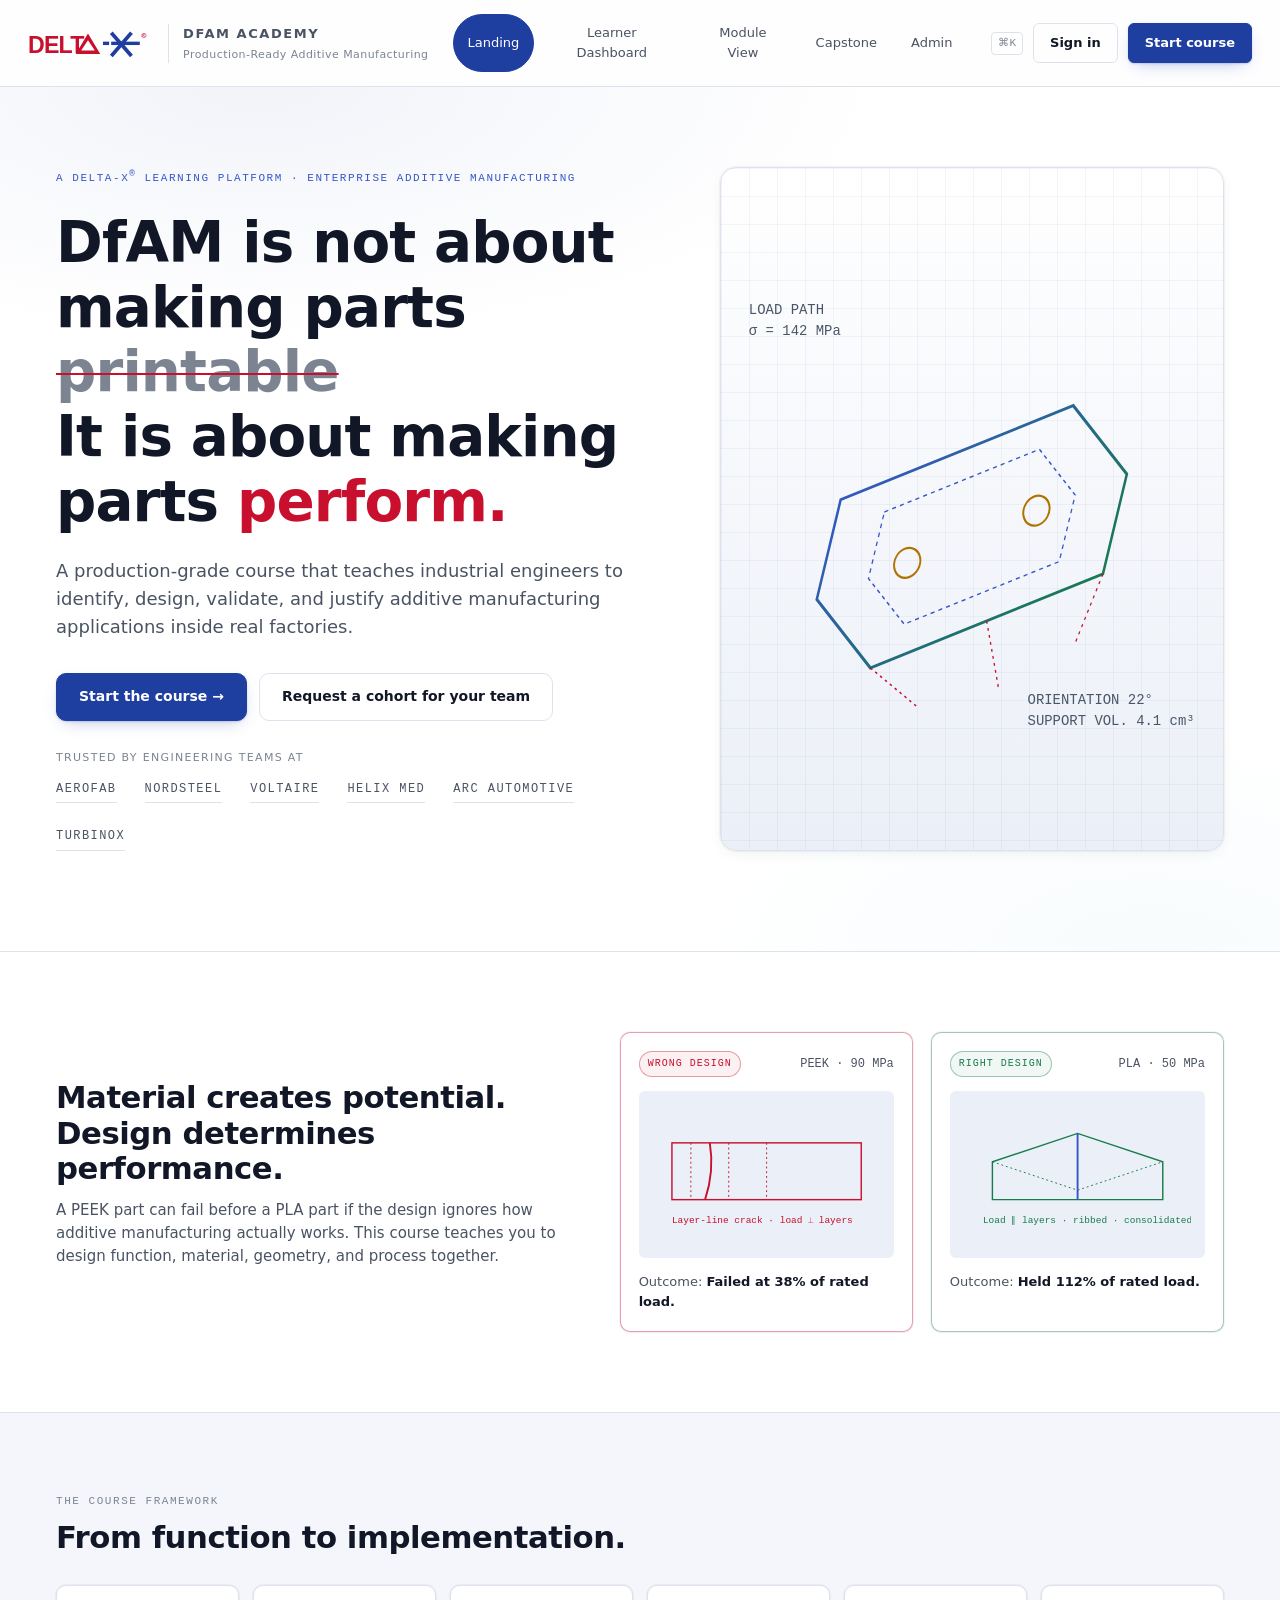
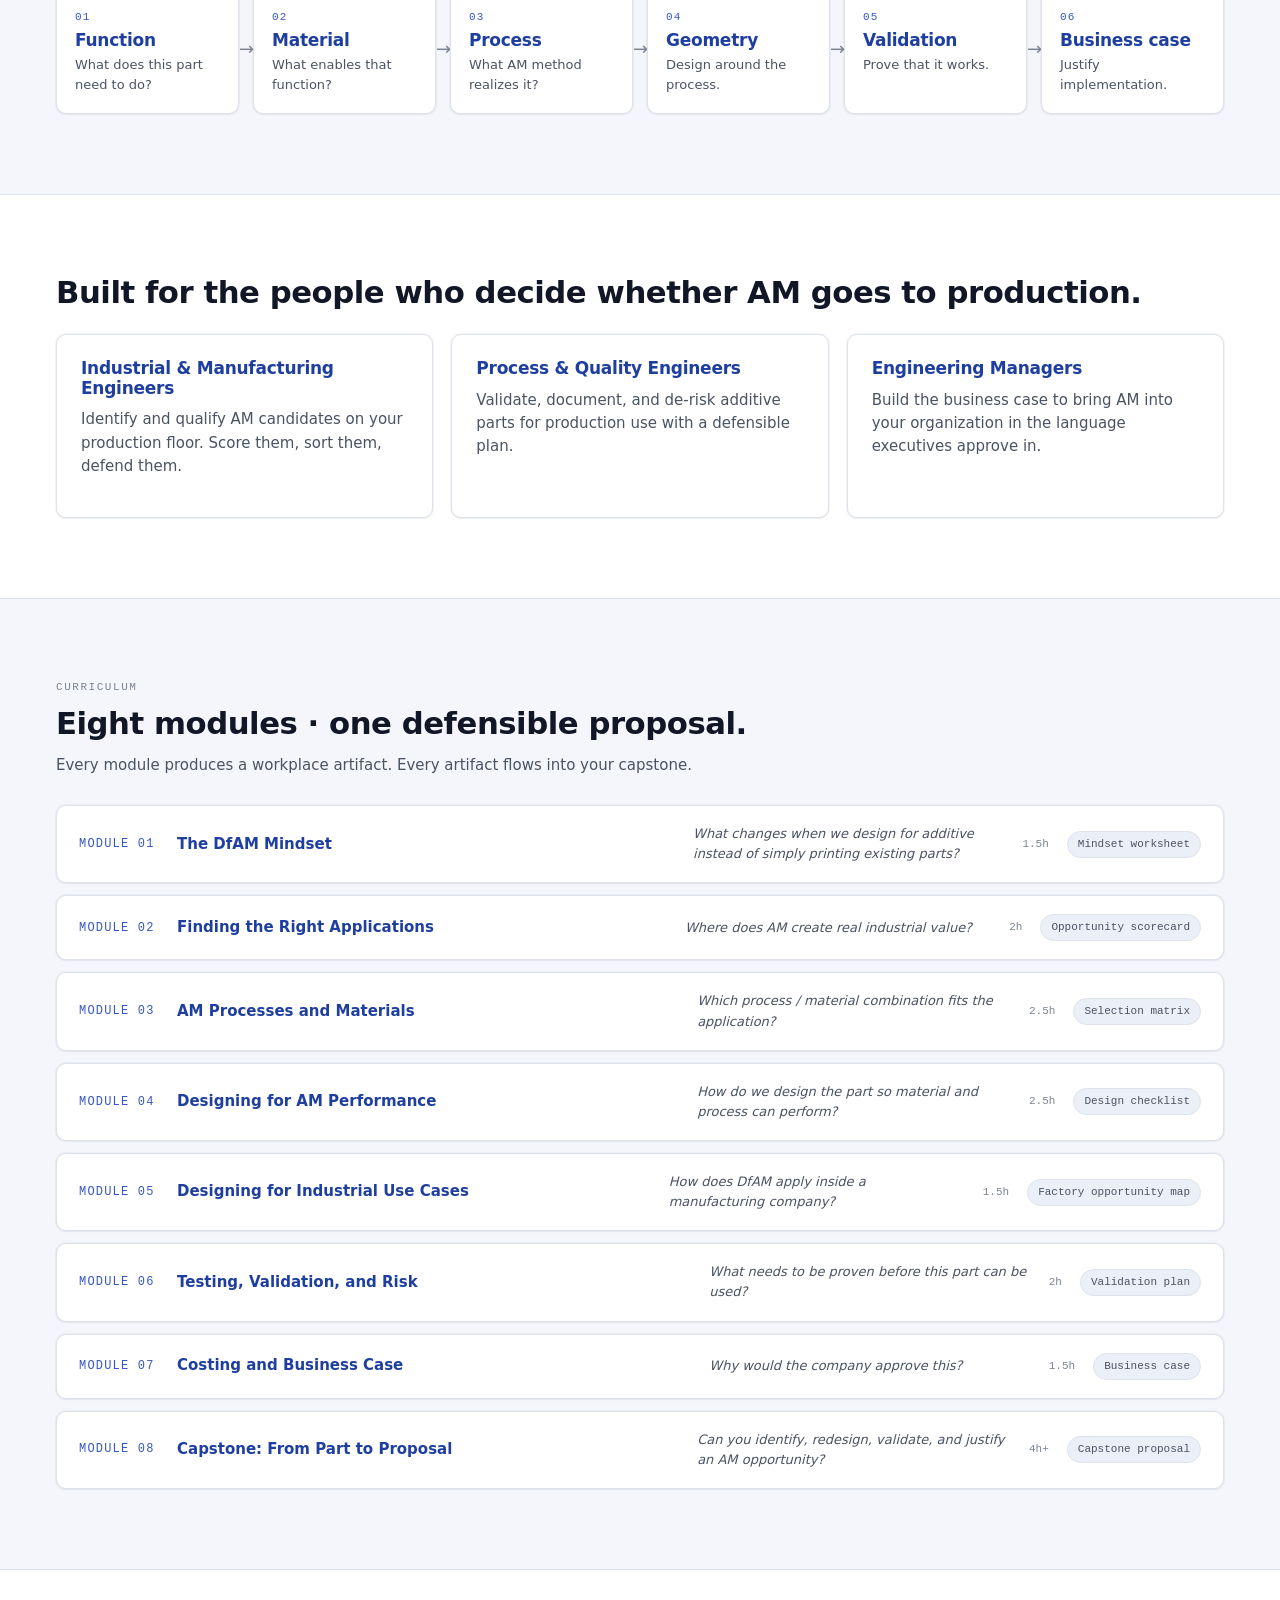
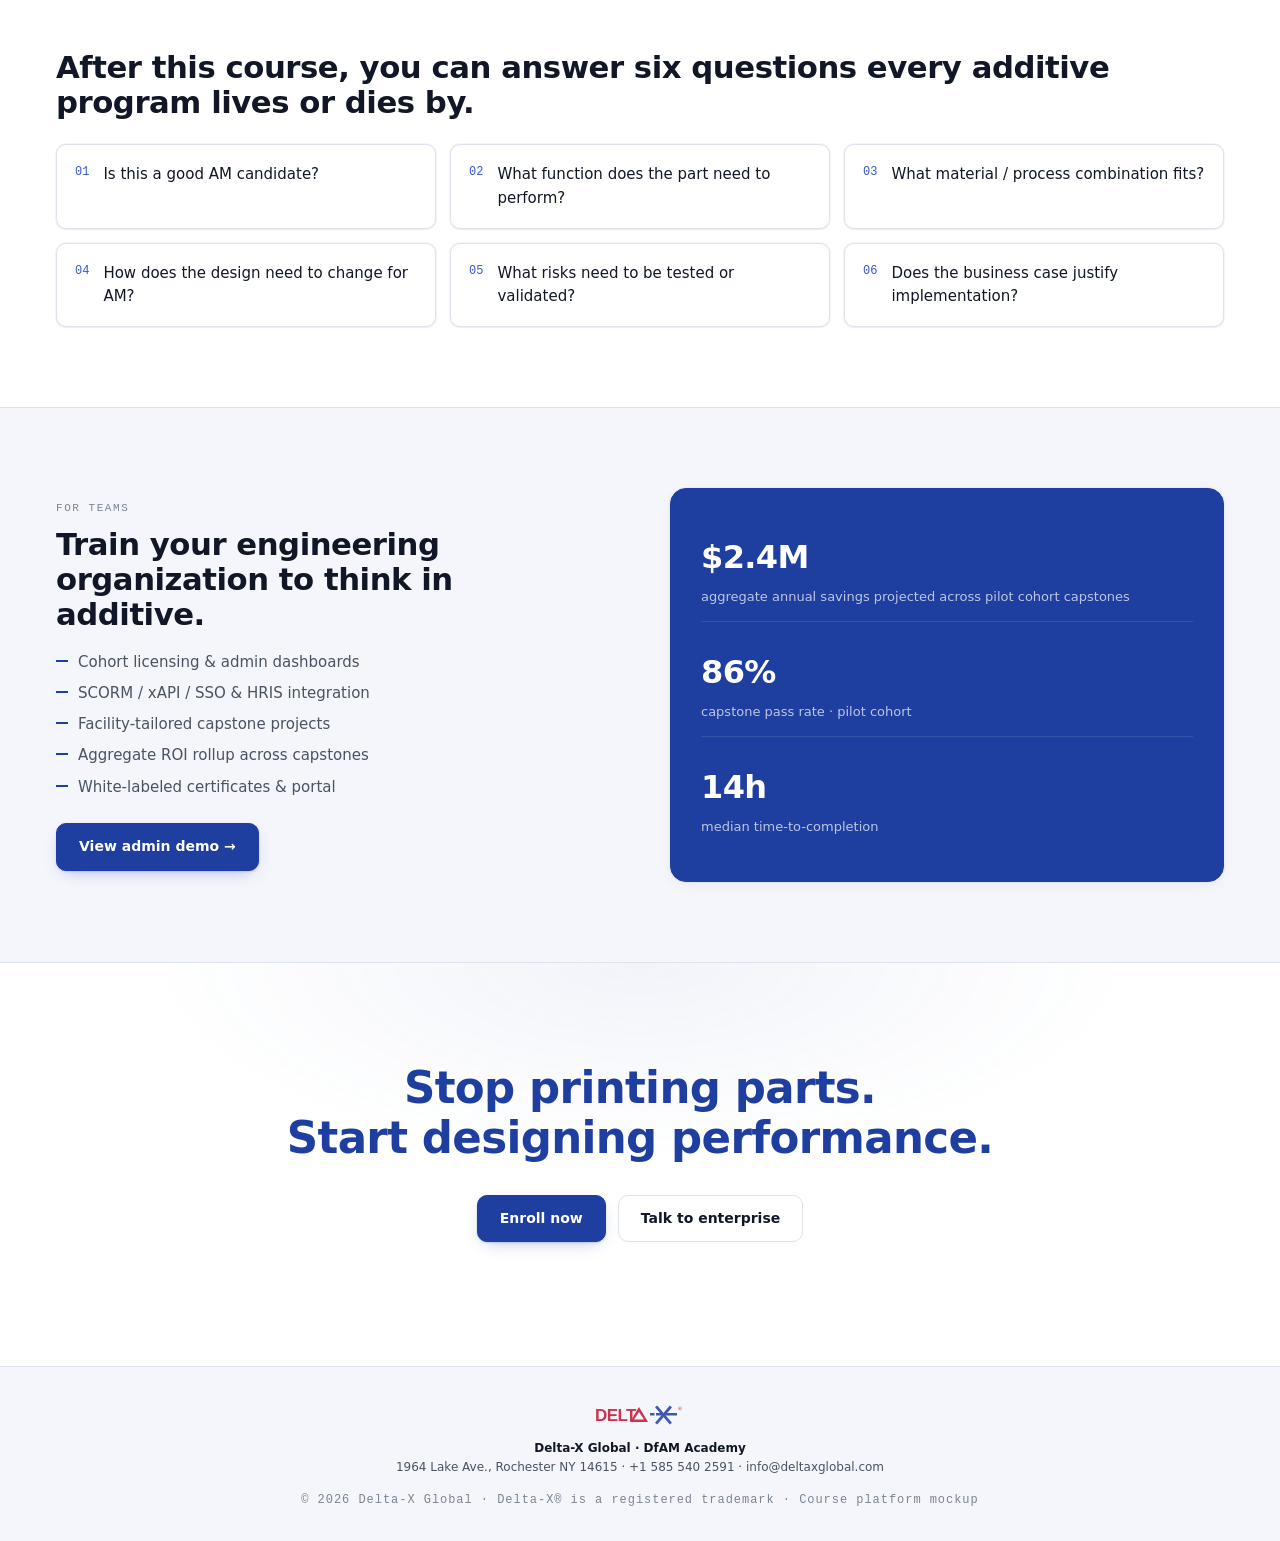
==== commit 296c2146: "Co-brand DfAM Academy as a Delta-X learning platform Pull the real Delta-X palette and wordmark off " ====
--- a/dfam/index.html
+++ b/dfam/index.html
@@ -3,20 +3,40 @@
 <head>
 <meta charset="utf-8" />
 <meta name="viewport" content="width=device-width, initial-scale=1" />
-<title>Production-Ready DfAM — Course Platform Mockup</title>
-<meta name="description" content="Production-Ready DfAM: Designing Additive Parts for Industrial Performance — interactive course platform mockup." />
+<title>Delta-X · DfAM Academy — Production-Ready Additive Manufacturing</title>
+<meta name="description" content="Delta-X DfAM Academy: a production-grade course platform that teaches industrial engineers to design, validate, and justify additive manufacturing applications inside real factories. Interactive mockup." />
+<meta name="theme-color" content="#1E3FA0" />
 <link rel="stylesheet" href="styles.css" />
 </head>
 <body>
 
 <header class="topbar">
-  <div class="brand">
-    <div class="logo" aria-hidden="true"></div>
+  <a class="brand" href="#" data-jump="landing" aria-label="Delta-X DfAM Academy">
+    <!-- Delta-X wordmark: red "DELT△", blue "-X" with horizontal crossbar, ® mark -->
+    <svg class="dx-logo" viewBox="0 0 182 44" aria-hidden="true">
+      <!-- DELT in Delta-X red -->
+      <text class="dx-d" x="0" y="36" font-family="Inter, 'Helvetica Neue', sans-serif"
+            font-weight="900" font-size="34" letter-spacing="-1.2">DELT</text>
+      <!-- A rendered as a hollow triangle (Δ) -->
+      <path class="dx-d" fill-rule="evenodd"
+            d="M70 38 L88 8 L106 38 Z M78 33 L98 33 L88 18 Z"/>
+      <!-- short hyphen -->
+      <rect class="dx-x" x="110" y="20" width="9" height="5"/>
+      <!-- X built from two diagonal strokes + horizontal crossbar -->
+      <g class="dx-x-grp" stroke="currentColor" stroke-width="5.5" stroke-linecap="square" fill="none">
+        <line x1="124" y1="9" x2="150" y2="39"/>
+        <line x1="150" y1="9" x2="124" y2="39"/>
+      </g>
+      <rect class="dx-x" x="122" y="20" width="42" height="5"/>
+      <!-- ® registered mark -->
+      <circle cx="170" cy="11" r="3.2" fill="none" stroke="#C8102E" stroke-width="0.8"/>
+      <text class="dx-r" x="168.1" y="12.9" font-family="Inter, sans-serif" font-size="4.4" font-weight="700">R</text>
+    </svg>
     <div class="brand-text">
-      <div class="brand-name">DELTA<span class="brand-accent">·</span>X<span class="brand-faint"> &nbsp;DfAM Academy</span></div>
+      <div class="brand-product">DfAM Academy</div>
       <div class="brand-sub">Production-Ready Additive Manufacturing</div>
     </div>
-  </div>
+  </a>
   <nav class="topnav" id="topnav">
     <button class="nav-btn active" data-view="landing">Landing</button>
     <button class="nav-btn" data-view="dashboard">Learner Dashboard</button>
@@ -38,7 +58,7 @@
 
   <section class="hero">
     <div class="hero-copy">
-      <div class="eyebrow">Enterprise training · Additive manufacturing</div>
+      <div class="eyebrow">A Delta-X<sup>®</sup> learning platform · Enterprise additive manufacturing</div>
       <h1>DfAM is not about making parts <s>printable</s><br/>It is about making parts <span class="accent">perform.</span></h1>
       <p class="lede">A production-grade course that teaches industrial engineers to identify, design, validate, and justify additive manufacturing applications inside real factories.</p>
       <div class="cta-row">
@@ -58,15 +78,15 @@
       <svg viewBox="0 0 360 360" class="iso-part">
         <defs>
           <linearGradient id="hb" x1="0" x2="1" y1="0" y2="1">
-            <stop offset="0" stop-color="#1E5AA8"/><stop offset="1" stop-color="#167C4A"/>
+            <stop offset="0" stop-color="#3556C8"/><stop offset="1" stop-color="#167C4A"/>
           </linearGradient>
         </defs>
         <g transform="translate(180 200) rotate(-22) skewX(-12)">
           <path d="M-90 -60 L90 -60 L120 0 L90 60 L-90 60 L-120 0 Z" fill="none" stroke="url(#hb)" stroke-width="2"/>
-          <path d="M-60 -40 L60 -40 L80 0 L60 40 L-60 40 L-80 0 Z" fill="none" stroke="#1E5AA8" stroke-width="1" stroke-dasharray="3 3"/>
+          <path d="M-60 -40 L60 -40 L80 0 L60 40 L-60 40 L-80 0 Z" fill="none" stroke="#3556C8" stroke-width="1" stroke-dasharray="3 3"/>
           <circle cx="-50" cy="0" r="10" fill="none" stroke="#B07300" stroke-width="1.5"/>
           <circle cx="50"  cy="0" r="10" fill="none" stroke="#B07300" stroke-width="1.5"/>
-          <path d="M-90 60 L-60 100 M0 60 L0 110 M90 60 L60 100" stroke="#B23035" stroke-width="1" stroke-dasharray="2 3"/>
+          <path d="M-90 60 L-60 100 M0 60 L0 110 M90 60 L60 100" stroke="#C8102E" stroke-width="1" stroke-dasharray="2 3"/>
         </g>
         <g class="iso-callouts" font-family="ui-monospace, monospace" font-size="10" fill="#4A5668">
           <text x="20" y="40">LOAD PATH</text>
@@ -88,12 +108,12 @@
         <header><span class="tag tag-red">Wrong design</span><span class="material">PEEK · 90 MPa</span></header>
         <div class="part-art bad-art">
           <svg viewBox="0 0 240 140">
-            <rect x="20" y="40" width="200" height="60" fill="none" stroke="#B23035" stroke-width="1.5"/>
-            <line x1="40" y1="40" x2="40" y2="100" stroke="#B23035" stroke-dasharray="2 3"/>
-            <line x1="80" y1="40" x2="80" y2="100" stroke="#B23035" stroke-dasharray="2 3"/>
-            <line x1="120" y1="40" x2="120" y2="100" stroke="#B23035" stroke-dasharray="2 3"/>
-            <path d="M60 40 q5 30 -5 60" stroke="#B23035" stroke-width="2" fill="none"/>
-            <text x="20" y="125" font-family="ui-monospace, monospace" font-size="10" fill="#B23035">Layer-line crack · load ⟂ layers</text>
+            <rect x="20" y="40" width="200" height="60" fill="none" stroke="#C8102E" stroke-width="1.5"/>
+            <line x1="40" y1="40" x2="40" y2="100" stroke="#C8102E" stroke-dasharray="2 3"/>
+            <line x1="80" y1="40" x2="80" y2="100" stroke="#C8102E" stroke-dasharray="2 3"/>
+            <line x1="120" y1="40" x2="120" y2="100" stroke="#C8102E" stroke-dasharray="2 3"/>
+            <path d="M60 40 q5 30 -5 60" stroke="#C8102E" stroke-width="2" fill="none"/>
+            <text x="20" y="125" font-family="ui-monospace, monospace" font-size="10" fill="#C8102E">Layer-line crack · load ⟂ layers</text>
           </svg>
         </div>
         <footer>Outcome: <strong>Failed at 38% of rated load.</strong></footer>
@@ -104,7 +124,7 @@
           <svg viewBox="0 0 240 140">
             <path d="M30 100 L210 100 L210 60 L120 30 L30 60 Z" fill="none" stroke="#167C4A" stroke-width="1.5"/>
             <path d="M30 60 L120 90 L210 60" stroke="#167C4A" stroke-width="1" stroke-dasharray="2 3" fill="none"/>
-            <path d="M120 30 L120 100" stroke="#1E5AA8" stroke-width="2"/>
+            <path d="M120 30 L120 100" stroke="#3556C8" stroke-width="2"/>
             <text x="20" y="125" font-family="ui-monospace, monospace" font-size="10" fill="#167C4A">Load ∥ layers · ribbed · consolidated</text>
           </svg>
         </div>
@@ -195,7 +215,25 @@
     </div>
   </section>
 
-  <footer class="footsig">© DfAM/IO · Production-Ready Additive Manufacturing · Mockup demo</footer>
+  <footer class="footsig">
+    <svg class="dx-logo" viewBox="0 0 182 44" aria-label="Delta-X">
+      <text class="dx-d" x="0" y="36" font-family="Inter, 'Helvetica Neue', sans-serif"
+            font-weight="900" font-size="34" letter-spacing="-1.2">DELT</text>
+      <path class="dx-d" fill-rule="evenodd" d="M70 38 L88 8 L106 38 Z M78 33 L98 33 L88 18 Z"/>
+      <rect class="dx-x" x="110" y="20" width="9" height="5"/>
+      <g class="dx-x-grp" stroke="currentColor" stroke-width="5.5" stroke-linecap="square" fill="none">
+        <line x1="124" y1="9" x2="150" y2="39"/><line x1="150" y1="9" x2="124" y2="39"/>
+      </g>
+      <rect class="dx-x" x="122" y="20" width="42" height="5"/>
+      <circle cx="170" cy="11" r="3.2" fill="none" stroke="#C8102E" stroke-width="0.8"/>
+      <text class="dx-r" x="168.1" y="12.9" font-family="Inter, sans-serif" font-size="4.4" font-weight="700">R</text>
+    </svg>
+    <div class="foot-addr">
+      <strong>Delta-X Global · DfAM Academy</strong><br/>
+      1964 Lake Ave., Rochester NY 14615 · +1 585 540 2591 · info@deltaxglobal.com
+    </div>
+    <div class="foot-mini">© 2026 Delta-X Global · Delta-X® is a registered trademark · Course platform mockup</div>
+  </footer>
 </section>
 
 <!-- ============================================================ DASHBOARD -->
@@ -220,7 +258,7 @@
           <polygon points="100,20 175,65 165,140 35,140 25,65" fill="none" stroke="#DEE4ED" stroke-width="1"/>
           <polygon points="100,50 150,75 142,125 58,125 50,75" fill="none" stroke="#DEE4ED" stroke-width="1"/>
           <polygon points="100,75 130,85 125,115 75,115 70,85" fill="none" stroke="#DEE4ED" stroke-width="1"/>
-          <polygon points="100,40 160,72 150,128 60,120 45,80" fill="rgba(11, 42, 74, 0.15)" stroke="#1E5AA8" stroke-width="1.5"/>
+          <polygon points="100,40 160,72 150,128 60,120 45,80" fill="rgba(30, 63, 160, 0.15)" stroke="#3556C8" stroke-width="1.5"/>
           <g font-family="ui-monospace, monospace" font-size="9" fill="#4A5668">
             <text x="86" y="14">Mindset</text>
             <text x="178" y="65">Sourcing</text>
@@ -365,7 +403,7 @@
             <svg viewBox="0 0 360 240" id="ms-viz">
               <defs>
                 <pattern id="layers" patternUnits="userSpaceOnUse" width="6" height="6" patternTransform="rotate(0)">
-                  <line x1="0" y1="0" x2="6" y2="0" stroke="#1E5AA8" stroke-width="0.4" stroke-opacity="0.5"/>
+                  <line x1="0" y1="0" x2="6" y2="0" stroke="#3556C8" stroke-width="0.4" stroke-opacity="0.5"/>
                 </pattern>
               </defs>
               <g id="ms-part"></g>
@@ -523,10 +561,10 @@
         <svg viewBox="0 0 200 160" id="aniso-svg">
           <defs>
             <pattern id="alay" patternUnits="userSpaceOnUse" width="4" height="4">
-              <line x1="0" y1="0" x2="4" y2="0" stroke="#1E5AA8" stroke-width="0.4"/>
+              <line x1="0" y1="0" x2="4" y2="0" stroke="#3556C8" stroke-width="0.4"/>
             </pattern>
           </defs>
-          <rect x="60" y="40" width="80" height="80" fill="url(#alay)" stroke="#1E5AA8" stroke-width="1.2" id="aniso-coupon"/>
+          <rect x="60" y="40" width="80" height="80" fill="url(#alay)" stroke="#3556C8" stroke-width="1.2" id="aniso-coupon"/>
           <g id="aniso-arrow" stroke="#B07300" stroke-width="2" fill="none">
             <line x1="100" y1="10" x2="100" y2="30"/>
             <polyline points="95,25 100,30 105,25"/>
@@ -576,16 +614,16 @@
             </g>
             <g id="chamber-layers"></g>
             <g id="chamber-part" transform="translate(180 160) rotate(0)">
-              <path d="M-70 -22 L70 -22 L90 22 L-90 22 Z" fill="rgba(11, 42, 74, 0.08)" stroke="#0B2A4A" stroke-width="1.5"/>
+              <path d="M-70 -22 L70 -22 L90 22 L-90 22 Z" fill="rgba(30, 63, 160, 0.08)" stroke="#1E3FA0" stroke-width="1.5"/>
               <circle cx="-50" cy="0" r="8" fill="#FFFFFF" stroke="#B07300" stroke-width="1.5"/>
               <circle cx="50"  cy="0" r="8" fill="#FFFFFF" stroke="#B07300" stroke-width="1.5"/>
-              <path d="M-30 22 L-30 50 L30 50 L30 22" fill="none" stroke="#0B2A4A" stroke-width="1.5"/>
+              <path d="M-30 22 L-30 50 L30 50 L30 22" fill="none" stroke="#1E3FA0" stroke-width="1.5"/>
             </g>
             <g id="chamber-supports"></g>
-            <g id="chamber-load" stroke="#B23035" stroke-width="2" fill="none">
+            <g id="chamber-load" stroke="#C8102E" stroke-width="2" fill="none">
               <line x1="180" y1="80" x2="180" y2="120"/>
               <polyline points="172,112 180,120 188,112"/>
-              <text x="186" y="100" font-family="ui-monospace, monospace" font-size="10" fill="#B23035">LOAD</text>
+              <text x="186" y="100" font-family="ui-monospace, monospace" font-size="10" fill="#C8102E">LOAD</text>
             </g>
           </svg>
         </div>
@@ -622,7 +660,7 @@
     <aside class="mod-right">
       <div class="card-title">Stress concentration</div>
       <svg viewBox="0 0 200 160" id="sc-svg" class="sc-svg">
-        <path d="M30 130 L30 60 L170 60 L170 130 Z" fill="none" stroke="#1E5AA8" stroke-width="1.5"/>
+        <path d="M30 130 L30 60 L170 60 L170 130 Z" fill="none" stroke="#3556C8" stroke-width="1.5"/>
         <path id="sc-fillet" d="M40 60 Q30 60 30 70" fill="none" stroke="#B07300" stroke-width="2"/>
         <circle id="sc-hot" cx="36" cy="66" r="8" fill="rgba(178, 48, 53, 0.4)"/>
       </svg>
@@ -827,6 +865,18 @@
           <div class="exec-slide">
             <div class="card-title">Executive one-slide preview</div>
             <div class="es-pdf">
+              <div class="es-cobrand">
+                <svg class="dx-logo" viewBox="0 0 182 44" aria-hidden="true">
+                  <text class="dx-d" x="0" y="36" font-family="Inter, sans-serif" font-weight="900" font-size="34" letter-spacing="-1.2">DELT</text>
+                  <path class="dx-d" fill-rule="evenodd" d="M70 38 L88 8 L106 38 Z M78 33 L98 33 L88 18 Z"/>
+                  <rect class="dx-x" x="110" y="20" width="9" height="5"/>
+                  <g class="dx-x-grp" stroke="currentColor" stroke-width="5.5" stroke-linecap="square" fill="none">
+                    <line x1="124" y1="9" x2="150" y2="39"/><line x1="150" y1="9" x2="124" y2="39"/>
+                  </g>
+                  <rect class="dx-x" x="122" y="20" width="42" height="5"/>
+                </svg>
+                <span class="es-issuer">DfAM Academy · Executive brief</span>
+              </div>
               <div class="es-h">Welding fixture · Cell B7 — AM redesign</div>
               <div class="es-tbl">
                 <div><span>Per-unit savings</span><strong id="es-unit">$0</strong></div>
@@ -923,6 +973,18 @@
       <div class="pdf-preview">
         <div class="pdf-page">
           <div class="pdf-bar"></div>
+          <div class="pdf-cobrand">
+            <svg class="dx-logo" viewBox="0 0 182 44" aria-hidden="true">
+              <text class="dx-d" x="0" y="36" font-family="Inter, sans-serif" font-weight="900" font-size="34" letter-spacing="-1.2">DELT</text>
+              <path class="dx-d" fill-rule="evenodd" d="M70 38 L88 8 L106 38 Z M78 33 L98 33 L88 18 Z"/>
+              <rect class="dx-x" x="110" y="20" width="9" height="5"/>
+              <g class="dx-x-grp" stroke="currentColor" stroke-width="5.5" stroke-linecap="square" fill="none">
+                <line x1="124" y1="9" x2="150" y2="39"/><line x1="150" y1="9" x2="124" y2="39"/>
+              </g>
+              <rect class="dx-x" x="122" y="20" width="42" height="5"/>
+            </svg>
+            <span class="pdf-issuer">Issued via DfAM Academy</span>
+          </div>
           <div class="pdf-h">Welding fixture · Cell B7</div>
           <div class="pdf-sub">AM redesign proposal · Plant 4 · E. Marković</div>
           <div class="pdf-table">
@@ -960,9 +1022,9 @@
           <line x1="40" y1="20" x2="40" y2="160"/>
           <line x1="40" y1="160" x2="580" y2="160"/>
         </g>
-        <polyline fill="none" stroke="#1E5AA8" stroke-width="2"
+        <polyline fill="none" stroke="#3556C8" stroke-width="2"
           points="40,140 90,120 140,95 190,110 240,80 290,70 340,55 390,60 440,42 490,38 540,30 580,32"/>
-        <polyline fill="rgba(11, 42, 74, 0.10)" stroke="none"
+        <polyline fill="rgba(30, 63, 160, 0.10)" stroke="none"
           points="40,140 90,120 140,95 190,110 240,80 290,70 340,55 390,60 440,42 490,38 540,30 580,32 580,160 40,160"/>
       </svg>
     </section>
@@ -998,6 +1060,105 @@
     </table>
     <div class="rollup">Aggregate annual value across submitted capstones · <strong>$2.41M projected</strong></div>
   </section>
+
+  <section class="admin-brand">
+    <div class="brand-panel">
+      <div class="card-title">Course branding</div>
+      <p style="margin: 4px 0 14px; color: var(--text-2); font-size: 13px;">
+        Co-branded as a Delta-X<sup>®</sup> learning platform. White-label this portal, certificates,
+        and capstone exports with your facility's mark.
+      </p>
+      <div class="brand-rows">
+        <div class="brand-row">
+          <span class="br-lbl">Issuer</span>
+          <span class="br-val">
+            <svg class="dx-logo" viewBox="0 0 182 44" style="height: 20px" aria-hidden="true">
+              <text class="dx-d" x="0" y="36" font-family="Inter, sans-serif" font-weight="900" font-size="34" letter-spacing="-1.2">DELT</text>
+              <path class="dx-d" fill-rule="evenodd" d="M70 38 L88 8 L106 38 Z M78 33 L98 33 L88 18 Z"/>
+              <rect class="dx-x" x="110" y="20" width="9" height="5"/>
+              <g class="dx-x-grp" stroke="currentColor" stroke-width="5.5" stroke-linecap="square" fill="none">
+                <line x1="124" y1="9" x2="150" y2="39"/><line x1="150" y1="9" x2="124" y2="39"/>
+              </g>
+              <rect class="dx-x" x="122" y="20" width="42" height="5"/>
+            </svg>
+            <span>Delta-X Global · DfAM Academy</span>
+          </span>
+        </div>
+        <div class="brand-row">
+          <span class="br-lbl">Primary</span>
+          <span class="br-val">
+            <span class="swatch"><i style="background: #C8102E"></i>#C8102E · Delta red</span>
+            <span class="swatch"><i style="background: #1E3FA0"></i>#1E3FA0 · Delta blue</span>
+          </span>
+        </div>
+        <div class="brand-row">
+          <span class="br-lbl">Accent</span>
+          <span class="br-val">
+            <span class="swatch"><i style="background: #5AB4DA"></i>#5AB4DA · Sky</span>
+            <span class="swatch"><i style="background: #167C4A"></i>#167C4A · Pass</span>
+          </span>
+        </div>
+        <div class="brand-row">
+          <span class="br-lbl">Typeface</span>
+          <span class="br-val">Inter · 400 / 600 / 900</span>
+        </div>
+        <div class="brand-row">
+          <span class="br-lbl">Cohort badge</span>
+          <span class="br-val">H-26 · Plants 1–4 · 128 enrolled</span>
+        </div>
+        <div class="brand-row">
+          <span class="br-lbl">Co-brand mode</span>
+          <span class="br-val">Header + footer + certificate + capstone PDF</span>
+        </div>
+      </div>
+      <div class="cta-row" style="margin-top: 18px;">
+        <button class="btn btn-ghost">Upload facility logo</button>
+        <button class="btn btn-primary">Save branding</button>
+      </div>
+    </div>
+
+    <div class="cert-panel">
+      <div class="card-title">Certificate template · live preview</div>
+      <div class="cert-frame" role="img" aria-label="Certificate of completion template preview">
+        <div class="cert-head">
+          <svg class="dx-logo" viewBox="0 0 182 44" aria-hidden="true">
+            <text class="dx-d" x="0" y="36" font-family="Inter, sans-serif" font-weight="900" font-size="34" letter-spacing="-1.2">DELT</text>
+            <path class="dx-d" fill-rule="evenodd" d="M70 38 L88 8 L106 38 Z M78 33 L98 33 L88 18 Z"/>
+            <rect class="dx-x" x="110" y="20" width="9" height="5"/>
+            <g class="dx-x-grp" stroke="currentColor" stroke-width="5.5" stroke-linecap="square" fill="none">
+              <line x1="124" y1="9" x2="150" y2="39"/><line x1="150" y1="9" x2="124" y2="39"/>
+            </g>
+            <rect class="dx-x" x="122" y="20" width="42" height="5"/>
+            <circle cx="170" cy="11" r="3.2" fill="none" stroke="#C8102E" stroke-width="0.8"/>
+            <text class="dx-r" x="168.1" y="12.9" font-family="Inter, sans-serif" font-size="4.4" font-weight="700">R</text>
+          </svg>
+          <div class="cert-issuer">
+            DfAM Academy<br/>
+            Production-Ready Additive Manufacturing
+          </div>
+        </div>
+        <div class="cert-body">
+          <div class="cert-eyebrow">Certificate of Completion</div>
+          <div style="font-size: 12px; color: var(--text-3); margin: 4px 0 2px;">This certifies that</div>
+          <div class="cert-name">Elena Marković</div>
+          <div class="cert-prog">
+            has completed the <strong>Production-Ready DfAM</strong> program — eight modules and a defended
+            industrial capstone — passing with a rubric score of <strong>91 / 100</strong>.
+          </div>
+        </div>
+        <div class="cert-foot">
+          <div class="cert-sig">
+            Dr. K. Lindh, Director
+            <em>Delta-X DfAM Academy</em>
+          </div>
+          <div class="cert-id">
+            <strong>16 May 2026</strong><br/>
+            Cert ID · DX-DFAM-H26-0142
+          </div>
+        </div>
+      </div>
+    </div>
+  </section>
 </section>
 
 </main>
--- a/dfam/styles.css
+++ b/dfam/styles.css
@@ -1,34 +1,43 @@
 /* ============================================================
-   DfAM Course Platform Mockup — light enterprise theme
-   Brand: deep navy primary, slate accents, clean whitespace
+   Delta-X · DfAM Academy — course platform mockup
+   Brand: Delta-X royal blue, Delta-X red, sky-blue CTA accent
    ============================================================ */
 
 :root {
   /* Surfaces */
-  --bg:        #F5F7FB;   /* page background */
-  --bg-2:      #EEF2F8;   /* recessed surface */
+  --bg:        #F4F6FB;   /* page background */
+  --bg-2:      #EBEFF7;   /* recessed surface */
   --surface:   #FFFFFF;   /* card surface */
   --surface-2: #FAFBFD;   /* nested card */
-  --line:      #DEE4ED;
-  --line-soft: #E8ECF2;
+  --line:      #DDE2EC;
+  --line-soft: #E8ECF3;
 
   /* Text */
-  --text:      #0E1A2E;
-  --text-2:    #4A5668;
-  --text-3:    #7E8A9C;
-
-  /* Brand */
-  --navy:      #0B2A4A;   /* primary brand */
-  --navy-2:    #103A65;   /* hover */
-  --navy-3:    #1E5AA8;   /* accent link */
-  --teal:      #0A8E8E;   /* secondary accent (trust / verified) */
-  --blue:      #0B2A4A;   /* alias for components built on --blue */
-  --blue-2:    #103A65;
+  --text:      #111726;
+  --text-2:    #4A5363;
+  --text-3:    #7C8492;
+
+  /* Brand — Delta-X */
+  --dx-red:    #C8102E;   /* DELTA wordmark + triangle-A */
+  --dx-red-2:  #A50C26;   /* darker for hover */
+  --dx-blue:   #1E3FA0;   /* X + corporate primary */
+  --dx-blue-2: #162D74;   /* hover */
+  --dx-blue-3: #3556C8;   /* accent link */
+  --dx-sky:    #5AB4DA;   /* "Let's Talk" sky CTA */
+  --dx-sky-2:  #3D9EC6;
+
+  /* Aliases used across the stylesheet — repointed at Delta-X */
+  --navy:      var(--dx-blue);
+  --navy-2:    var(--dx-blue-2);
+  --navy-3:    var(--dx-blue-3);
+  --teal:      var(--dx-sky);     /* "verified/trust" accent → Delta-X sky */
+  --blue:      var(--dx-blue);
+  --blue-2:    var(--dx-blue-2);
 
   /* Signal */
   --amber:     #B07300;
   --green:     #167C4A;
-  --red:       #B23035;
+  --red:       var(--dx-red);
   --paper:     #FFFFFF;
 
   --r-sm: 6px;
@@ -72,24 +81,25 @@
   backdrop-filter: saturate(160%) blur(10px);
   border-bottom: 1px solid var(--line);
 }
-.brand { display: flex; align-items: center; gap: 12px; }
-.logo {
-  width: 32px; height: 32px;
-  position: relative;
-  background: var(--navy);
-  clip-path: polygon(50% 8%, 92% 88%, 8% 88%);
-}
-.logo::after {
-  content: ""; position: absolute;
-  left: 50%; top: 55%;
-  width: 6px; height: 6px;
-  background: var(--teal);
-  transform: translate(-50%, -50%) rotate(45deg);
-}
-.brand-name { font-weight: 700; letter-spacing: 0.02em; font-size: 15px; color: var(--navy); text-transform: uppercase; }
-.brand-accent { color: var(--teal); margin: 0 2px; }
-.brand-faint { color: var(--text-3); font-weight: 500; letter-spacing: 0.04em; }
-.brand-sub { font-size: 11px; color: var(--text-3); letter-spacing: .06em; }
+.brand { display: flex; align-items: center; gap: 14px; text-decoration: none; }
+.dx-logo { display: block; height: 30px; width: auto; flex-shrink: 0; overflow: visible; }
+.dx-logo .dx-d { fill: var(--dx-red); }
+.dx-logo .dx-x { fill: var(--dx-blue); }
+.dx-logo .dx-x-grp { color: var(--dx-blue); stroke: var(--dx-blue); }
+.dx-logo .dx-r { fill: var(--dx-red); }
+.brand-text {
+  display: grid; gap: 2px;
+  padding-left: 14px; margin-left: 2px;
+  border-left: 1px solid var(--line);
+}
+.brand-product {
+  font-weight: 700; letter-spacing: .12em;
+  font-size: 13px; color: var(--text-2); text-transform: uppercase;
+}
+.brand-sub {
+  font-size: 11px; color: var(--text-3);
+  letter-spacing: .04em; font-weight: 500;
+}
 .topnav { display: flex; gap: 4px; justify-content: center; }
 .nav-btn {
   background: transparent; color: var(--text-2);
@@ -123,7 +133,7 @@
 .btn:hover { background: var(--bg-2); border-color: #C9D1DC; }
 .btn-primary {
   background: var(--navy); border-color: var(--navy); color: white;
-  box-shadow: 0 1px 2px rgba(11, 42, 74, 0.18), 0 6px 18px -8px rgba(11, 42, 74, 0.4);
+  box-shadow: 0 1px 2px rgba(30, 63, 160, 0.18), 0 6px 18px -8px rgba(30, 63, 160, 0.4);
 }
 .btn-primary:hover { background: var(--navy-2); border-color: var(--navy-2); }
 .btn-ghost { background: transparent; box-shadow: none; }
@@ -143,8 +153,8 @@
   padding: 80px 56px 100px;
   position: relative;
   background:
-    radial-gradient(900px 360px at 20% 0%, rgba(11, 42, 74, 0.06), transparent 70%),
-    radial-gradient(700px 320px at 90% 100%, rgba(10, 142, 142, 0.04), transparent 70%),
+    radial-gradient(900px 360px at 20% 0%, rgba(30, 63, 160, 0.06), transparent 70%),
+    radial-gradient(700px 320px at 90% 100%, rgba(90, 180, 218, 0.04), transparent 70%),
     var(--surface);
   border-bottom: 1px solid var(--line);
 }
@@ -153,8 +163,8 @@
   color: var(--navy-3); letter-spacing: .14em; text-transform: uppercase;
   margin-bottom: 24px;
 }
-h1 s { color: var(--text-3); text-decoration-color: var(--red); }
-h1 .accent { color: var(--teal); }
+h1 s { color: var(--text-3); text-decoration-color: var(--dx-red); text-decoration-thickness: 2px; }
+h1 .accent { color: var(--dx-red); }
 .lede { font-size: 18px; max-width: 56ch; color: var(--text-2); margin-top: 18px; }
 .cta-row { display: flex; gap: 12px; margin: 32px 0 24px; flex-wrap: wrap; }
 .trust-strip { margin-top: 24px; }
@@ -176,8 +186,8 @@
 .iso-grid {
   position: absolute; inset: 0;
   background-image:
-    linear-gradient(rgba(11, 42, 74, 0.05) 1px, transparent 1px),
-    linear-gradient(90deg, rgba(11, 42, 74, 0.05) 1px, transparent 1px);
+    linear-gradient(rgba(30, 63, 160, 0.05) 1px, transparent 1px),
+    linear-gradient(90deg, rgba(30, 63, 160, 0.05) 1px, transparent 1px);
   background-size: 28px 28px;
 }
 .iso-part { position: absolute; inset: 0; width: 100%; height: 100%; }
@@ -197,7 +207,7 @@
   padding: 18px; background: var(--surface);
   box-shadow: var(--shadow-sm);
 }
-.thesis-card.bad  { border-color: rgba(178, 48, 53, 0.4); }
+.thesis-card.bad  { border-color: rgba(200, 16, 46, 0.4); }
 .thesis-card.good { border-color: rgba(22, 124, 74, 0.4); }
 .thesis-card header {
   display: flex; justify-content: space-between; align-items: center;
@@ -214,9 +224,9 @@
   letter-spacing: .1em; text-transform: uppercase; padding: 4px 8px;
   border-radius: 999px; border: 1px solid var(--line); background: var(--surface);
 }
-.tag-red   { color: var(--red);   border-color: rgba(178, 48, 53, 0.4); background: rgba(178, 48, 53, 0.06); }
+.tag-red   { color: var(--red);   border-color: rgba(200, 16, 46, 0.4); background: rgba(200, 16, 46, 0.06); }
 .tag-green { color: var(--green); border-color: rgba(22, 124, 74, 0.4); background: rgba(22, 124, 74, 0.06); }
-.tag-blue  { color: var(--navy-3); border-color: rgba(30, 90, 168, 0.4); background: rgba(30, 90, 168, 0.06); }
+.tag-blue  { color: var(--navy-3); border-color: rgba(53, 86, 200, 0.4); background: rgba(53, 86, 200, 0.06); }
 .tag-amber { color: var(--amber); border-color: rgba(176, 115, 0, 0.4); background: rgba(176, 115, 0, 0.06); }
 .tag-grey  { color: var(--text-3); }
 
@@ -333,16 +343,25 @@
 .final-cta {
   text-align: center; padding: 100px 56px;
   background:
-    radial-gradient(700px 280px at 50% 0%, rgba(11, 42, 74, 0.06), transparent 70%),
+    radial-gradient(700px 280px at 50% 0%, rgba(30, 63, 160, 0.06), transparent 70%),
     var(--surface);
 }
 .final-cta h2 { font-size: clamp(28px, 3.4vw, 44px); margin-bottom: 24px; color: var(--navy); }
 .final-cta .cta-row { justify-content: center; }
 .footsig {
-  text-align: center; color: var(--text-3); font-size: 12px;
-  padding: 28px; border-top: 1px solid var(--line); font-family: var(--font-mono);
+  display: grid; gap: 14px; justify-items: center;
+  color: var(--text-3); font-size: 12px;
+  padding: 36px 28px 32px;
+  border-top: 1px solid var(--line); font-family: var(--font-mono);
   background: var(--bg);
 }
+.footsig .dx-logo { height: 22px; opacity: .85; }
+.footsig .foot-addr {
+  font-family: var(--font-sans); font-size: 12px; color: var(--text-2);
+  line-height: 1.55; text-align: center;
+}
+.footsig .foot-addr strong { color: var(--text); font-weight: 600; }
+.footsig .foot-mini { letter-spacing: .08em; }
 
 /* ============================================================ DASHBOARD */
 .dash-grid {
@@ -390,7 +409,7 @@
   background: var(--line); flex-shrink: 0;
 }
 .path-list li.done::before    { background: var(--green); }
-.path-list li.active::before  { background: var(--navy); box-shadow: 0 0 0 4px rgba(11, 42, 74, 0.12); }
+.path-list li.active::before  { background: var(--navy); box-shadow: 0 0 0 4px rgba(30, 63, 160, 0.12); }
 .path-list li.active { color: var(--navy); font-weight: 600; }
 
 .radar { width: 100%; height: auto; }
@@ -399,7 +418,7 @@
   display: grid; grid-template-columns: 1fr auto; gap: 24px;
   align-items: center;
   padding: 22px;
-  background: linear-gradient(135deg, rgba(11, 42, 74, 0.06), transparent 70%), var(--surface);
+  background: linear-gradient(135deg, rgba(30, 63, 160, 0.06), transparent 70%), var(--surface);
   border: 1px solid var(--line); border-radius: var(--r);
   box-shadow: var(--shadow-sm);
 }
@@ -424,7 +443,7 @@
 .cap-stages li.done    { color: var(--text); }
 .cap-stages li.done::before { background: var(--green); }
 .cap-stages li.active  { color: var(--navy); font-weight: 600; }
-.cap-stages li.active::before { background: var(--navy); box-shadow: 0 0 0 3px rgba(11, 42, 74, 0.15); }
+.cap-stages li.active::before { background: var(--navy); box-shadow: 0 0 0 3px rgba(30, 63, 160, 0.15); }
 
 .tool-list li, .assign-list li {
   display: flex; justify-content: space-between; align-items: center;
@@ -509,7 +528,7 @@
 .outline-list li.done::before { background: var(--green); }
 .outline-list li.done { color: var(--text); }
 .outline-list li.active { color: var(--navy); font-weight: 600; }
-.outline-list li.active::before { background: var(--navy); box-shadow: 0 0 0 3px rgba(11, 42, 74, 0.15); }
+.outline-list li.active::before { background: var(--navy); box-shadow: 0 0 0 3px rgba(30, 63, 160, 0.15); }
 
 .canvas-head h2 { font-size: 22px; color: var(--navy); }
 .canvas-head p  { margin-bottom: 18px; }
@@ -531,7 +550,7 @@
   display: flex; flex-direction: column; gap: 8px;
   transition: .15s ease;
 }
-.bin.over { border-color: var(--navy); background: rgba(11, 42, 74, 0.05); }
+.bin.over { border-color: var(--navy); background: rgba(30, 63, 160, 0.05); }
 .bin-head {
   font-family: var(--font-mono); font-size: 11px;
   letter-spacing: .12em; text-transform: uppercase;
@@ -661,7 +680,7 @@
   color: var(--text); padding: 10px 12px; border-radius: var(--r-sm);
   font: inherit;
 }
-.reflect:focus { outline: none; border-color: var(--navy); box-shadow: 0 0 0 3px rgba(11, 42, 74, 0.12); }
+.reflect:focus { outline: none; border-color: var(--navy); box-shadow: 0 0 0 3px rgba(30, 63, 160, 0.12); }
 
 /* ===== Module 3 — Selection Matrix ===== */
 .matrix-req {
@@ -703,12 +722,12 @@
 }
 .matrix td.green { background: rgba(22, 124, 74, 0.10); color: var(--green); border-color: rgba(22, 124, 74, 0.3); }
 .matrix td.amber { background: rgba(176, 115, 0, 0.10); color: var(--amber); border-color: rgba(176, 115, 0, 0.3); }
-.matrix td.red   { background: rgba(178, 48, 53, 0.10); color: var(--red);   border-color: rgba(178, 48, 53, 0.3); }
+.matrix td.red   { background: rgba(200, 16, 46, 0.10); color: var(--red);   border-color: rgba(200, 16, 46, 0.3); }
 .matrix td.best  { box-shadow: 0 0 0 2px var(--navy); }
 
 .recommended {
   margin-top: 20px; padding: 18px;
-  background: linear-gradient(135deg, rgba(11, 42, 74, 0.04), transparent 60%), var(--bg-2);
+  background: linear-gradient(135deg, rgba(30, 63, 160, 0.04), transparent 60%), var(--bg-2);
   border: 1px solid var(--line); border-radius: var(--r);
   display: grid; grid-template-columns: 1fr auto; gap: 18px; align-items: center;
 }
@@ -730,8 +749,8 @@
   background: var(--bg-2); border: 1px solid var(--line);
   border-radius: var(--r); padding: 14px;
   background-image:
-    linear-gradient(rgba(11, 42, 74, 0.04) 1px, transparent 1px),
-    linear-gradient(90deg, rgba(11, 42, 74, 0.04) 1px, transparent 1px);
+    linear-gradient(rgba(30, 63, 160, 0.04) 1px, transparent 1px),
+    linear-gradient(90deg, rgba(30, 63, 160, 0.04) 1px, transparent 1px);
   background-size: 20px 20px;
 }
 .chamber svg { width: 100%; height: auto; display: block; }
@@ -823,8 +842,8 @@
   padding: 12px;
   min-height: 360px;
   background-image:
-    linear-gradient(rgba(11, 42, 74, 0.04) 1px, transparent 1px),
-    linear-gradient(90deg, rgba(11, 42, 74, 0.04) 1px, transparent 1px);
+    linear-gradient(rgba(30, 63, 160, 0.04) 1px, transparent 1px),
+    linear-gradient(90deg, rgba(30, 63, 160, 0.04) 1px, transparent 1px);
   background-size: 24px 24px;
 }
 .zone {
@@ -833,7 +852,7 @@
   transition: .15s ease; position: relative;
   background: rgba(255, 255, 255, 0.6);
 }
-.zone.over { border-color: var(--navy); border-style: solid; background: rgba(11, 42, 74, 0.05); }
+.zone.over { border-color: var(--navy); border-style: solid; background: rgba(30, 63, 160, 0.05); }
 .zone.has  { background: linear-gradient(135deg, rgba(22, 124, 74, 0.08), transparent 70%); border-color: rgba(22, 124, 74, 0.4); border-style: solid; }
 .z-label { font-family: var(--font-mono); font-size: 11px; letter-spacing: .1em; color: var(--text-3); text-transform: uppercase; }
 .z-val { font-size: 18px; font-weight: 700; color: var(--green); font-family: var(--font-mono); }
@@ -895,7 +914,7 @@
   border-bottom: 1px solid var(--line);
 }
 .vcol-body { flex: 1; padding: 10px; display: grid; gap: 8px; align-content: start; }
-.vcol-body.over { background: rgba(11, 42, 74, 0.05); }
+.vcol-body.over { background: rgba(30, 63, 160, 0.05); }
 .vchip {
   padding: 8px 10px; background: var(--surface);
   border: 1px solid var(--line); border-radius: var(--r-sm);
@@ -919,14 +938,14 @@
 .missing { font-size: 13px; color: var(--text-2); }
 .missing-list-item {
   display: inline-block; padding: 3px 8px; margin: 2px 4px 0 0;
-  background: rgba(178, 48, 53, 0.06); color: var(--red); border: 1px solid rgba(178, 48, 53, 0.3);
+  background: rgba(200, 16, 46, 0.06); color: var(--red); border: 1px solid rgba(200, 16, 46, 0.3);
   border-radius: 999px; font-family: var(--font-mono); font-size: 10px;
 }
 
 .crit-badge {
   padding: 10px 12px;
-  background: rgba(178, 48, 53, 0.06); color: var(--red);
-  border: 1px solid rgba(178, 48, 53, 0.4); border-radius: var(--r-sm);
+  background: rgba(200, 16, 46, 0.06); color: var(--red);
+  border: 1px solid rgba(200, 16, 46, 0.4); border-radius: var(--r-sm);
   font-family: var(--font-mono); font-size: 12px;
   text-align: center;
 }
@@ -958,7 +977,7 @@
   font-family: var(--font-mono);
 }
 .bc-row span { font-family: var(--font-mono); font-size: 11px; color: var(--text-3); }
-.bc-row input:focus { outline: none; border-color: var(--navy); box-shadow: 0 0 0 3px rgba(11, 42, 74, 0.12); }
+.bc-row input:focus { outline: none; border-color: var(--navy); box-shadow: 0 0 0 3px rgba(30, 63, 160, 0.12); }
 
 .bc-head { padding-bottom: 12px; border-bottom: 1px solid var(--line); margin-bottom: 16px; }
 .bc-big {
@@ -986,8 +1005,23 @@
   background: var(--surface); color: var(--text);
   padding: 14px; border-radius: var(--r-sm); margin: 8px 0 14px;
   border: 1px solid var(--line);
-}
-.es-h { font-weight: 700; font-size: 13px; margin-bottom: 8px; color: var(--navy); }
+  position: relative; overflow: hidden;
+}
+.es-pdf::before {
+  content: ""; position: absolute; top: 0; left: 0; right: 0; height: 3px;
+  background: linear-gradient(90deg, var(--dx-red) 0%, var(--dx-red) 40%, var(--dx-blue) 44%, var(--dx-blue) 100%);
+}
+.es-cobrand {
+  display: flex; justify-content: space-between; align-items: center;
+  margin: 4px 0 10px; padding-bottom: 6px;
+  border-bottom: 1px dashed var(--line-soft);
+}
+.es-cobrand .dx-logo { height: 14px; }
+.es-cobrand .es-issuer {
+  font-family: var(--font-mono); font-size: 9px;
+  letter-spacing: .12em; text-transform: uppercase; color: var(--text-3);
+}
+.es-h { font-weight: 700; font-size: 13px; margin-bottom: 8px; color: var(--dx-blue); }
 .es-tbl { display: grid; gap: 4px; }
 .es-tbl > div {
   display: flex; justify-content: space-between;
@@ -1066,7 +1100,7 @@
 }
 .field input:focus, .field textarea:focus {
   outline: none; border-color: var(--navy);
-  box-shadow: 0 0 0 3px rgba(11, 42, 74, 0.12);
+  box-shadow: 0 0 0 3px rgba(30, 63, 160, 0.12);
 }
 .cap-actions { display: flex; gap: 10px; justify-content: flex-end; }
 
@@ -1078,8 +1112,21 @@
   box-shadow: var(--shadow-sm);
 }
 .pdf-page { display: grid; gap: 8px; }
-.pdf-bar { height: 4px; background: linear-gradient(90deg, var(--navy), var(--teal)); border-radius: 999px; }
-.pdf-h   { font-weight: 700; color: var(--navy); font-size: 14px; }
+.pdf-bar {
+  height: 4px; border-radius: 999px;
+  background: linear-gradient(90deg, var(--dx-red) 0%, var(--dx-red) 38%, var(--dx-blue) 42%, var(--dx-blue) 100%);
+}
+.pdf-cobrand {
+  display: flex; align-items: center; justify-content: space-between;
+  margin-top: 2px; padding-bottom: 6px;
+  border-bottom: 1px dashed var(--line-soft);
+}
+.pdf-cobrand .dx-logo { height: 14px; }
+.pdf-cobrand .pdf-issuer {
+  font-family: var(--font-mono); font-size: 9px;
+  letter-spacing: .12em; text-transform: uppercase; color: var(--text-3);
+}
+.pdf-h   { font-weight: 700; color: var(--dx-blue); font-size: 14px; }
 .pdf-sub { color: var(--text-3); font-size: 11px; margin-bottom: 4px; }
 .pdf-table { display: grid; gap: 4px; }
 .pdf-table > div {
@@ -1143,6 +1190,89 @@
   text-align: right; font-size: 13px; color: var(--text-2);
 }
 .rollup strong { color: var(--green); font-family: var(--font-mono); font-size: 15px; }
+
+/* ----- Admin branding & certificate ----- */
+.admin-brand {
+  margin: 0 28px 28px;
+  display: grid; grid-template-columns: 1fr 1.3fr; gap: 18px;
+}
+.brand-panel, .cert-panel {
+  padding: 22px; background: var(--surface);
+  border: 1px solid var(--line); border-radius: var(--r);
+  box-shadow: var(--shadow-sm);
+}
+.brand-rows { display: grid; gap: 14px; margin-top: 6px; }
+.brand-row {
+  display: grid; grid-template-columns: 140px 1fr; gap: 14px;
+  align-items: center; padding: 10px 0;
+  border-bottom: 1px dashed var(--line-soft);
+}
+.brand-row:last-child { border-bottom: 0; }
+.brand-row .br-lbl {
+  font-family: var(--font-mono); font-size: 11px;
+  letter-spacing: .1em; text-transform: uppercase; color: var(--text-3);
+}
+.brand-row .br-val { font-size: 13px; color: var(--text); display: flex; align-items: center; gap: 10px; }
+.swatch {
+  display: inline-grid; grid-template-columns: 18px 1fr; align-items: center; gap: 8px;
+  padding: 4px 10px 4px 4px; border: 1px solid var(--line); border-radius: 999px;
+  font-family: var(--font-mono); font-size: 11px;
+}
+.swatch i { width: 16px; height: 16px; border-radius: 50%; display: block; border: 1px solid rgba(0,0,0,0.08); }
+.cert-frame {
+  position: relative;
+  aspect-ratio: 1.414 / 1;
+  background: #FCFCFA;
+  border: 1px solid var(--line); border-radius: var(--r);
+  padding: 28px 32px;
+  display: grid; grid-template-rows: auto 1fr auto;
+  overflow: hidden;
+  background-image:
+    radial-gradient(circle at 0 0, rgba(200, 16, 46, 0.04), transparent 40%),
+    radial-gradient(circle at 100% 100%, rgba(30, 63, 160, 0.05), transparent 40%);
+}
+.cert-frame::before, .cert-frame::after {
+  content: ""; position: absolute; left: 16px; right: 16px; height: 4px;
+  background: linear-gradient(90deg, var(--dx-red) 0%, var(--dx-red) 40%, var(--dx-blue) 44%, var(--dx-blue) 100%);
+}
+.cert-frame::before { top: 14px; }
+.cert-frame::after  { bottom: 14px; transform: scaleX(-1); }
+.cert-head {
+  display: flex; align-items: center; justify-content: space-between;
+  padding-bottom: 16px;
+}
+.cert-head .dx-logo { height: 22px; }
+.cert-issuer {
+  font-family: var(--font-mono); font-size: 10px;
+  letter-spacing: .14em; text-transform: uppercase; color: var(--text-3);
+  text-align: right; line-height: 1.45;
+}
+.cert-body { display: grid; place-items: center; text-align: center; gap: 8px; }
+.cert-eyebrow {
+  font-family: var(--font-mono); font-size: 10px;
+  letter-spacing: .22em; text-transform: uppercase; color: var(--dx-blue);
+}
+.cert-name {
+  font-size: clamp(18px, 2.6vw, 28px); font-weight: 700;
+  color: var(--text); letter-spacing: -0.01em;
+  font-family: "Inter", serif; margin: 4px 0;
+}
+.cert-prog {
+  font-size: clamp(13px, 1.4vw, 16px); color: var(--text-2);
+  max-width: 36ch; line-height: 1.45;
+}
+.cert-prog strong { color: var(--dx-red); font-weight: 700; }
+.cert-foot {
+  display: grid; grid-template-columns: 1fr 1fr; gap: 24px;
+  align-items: end; padding-top: 14px;
+  font-family: var(--font-mono); font-size: 10px;
+  color: var(--text-3); letter-spacing: .08em;
+}
+.cert-sig { border-top: 1px solid var(--text-2); padding-top: 4px; color: var(--text-2); }
+.cert-sig em { display: block; color: var(--text-3); font-style: normal; font-size: 9px; margin-top: 2px; }
+.cert-id { text-align: right; }
+.cert-id strong { color: var(--text-2); font-weight: 600; }
+@media (max-width: 1100px) { .admin-brand { grid-template-columns: 1fr; } }
 
 /* ============================================================ Responsive */
 @media (max-width: 1100px) {
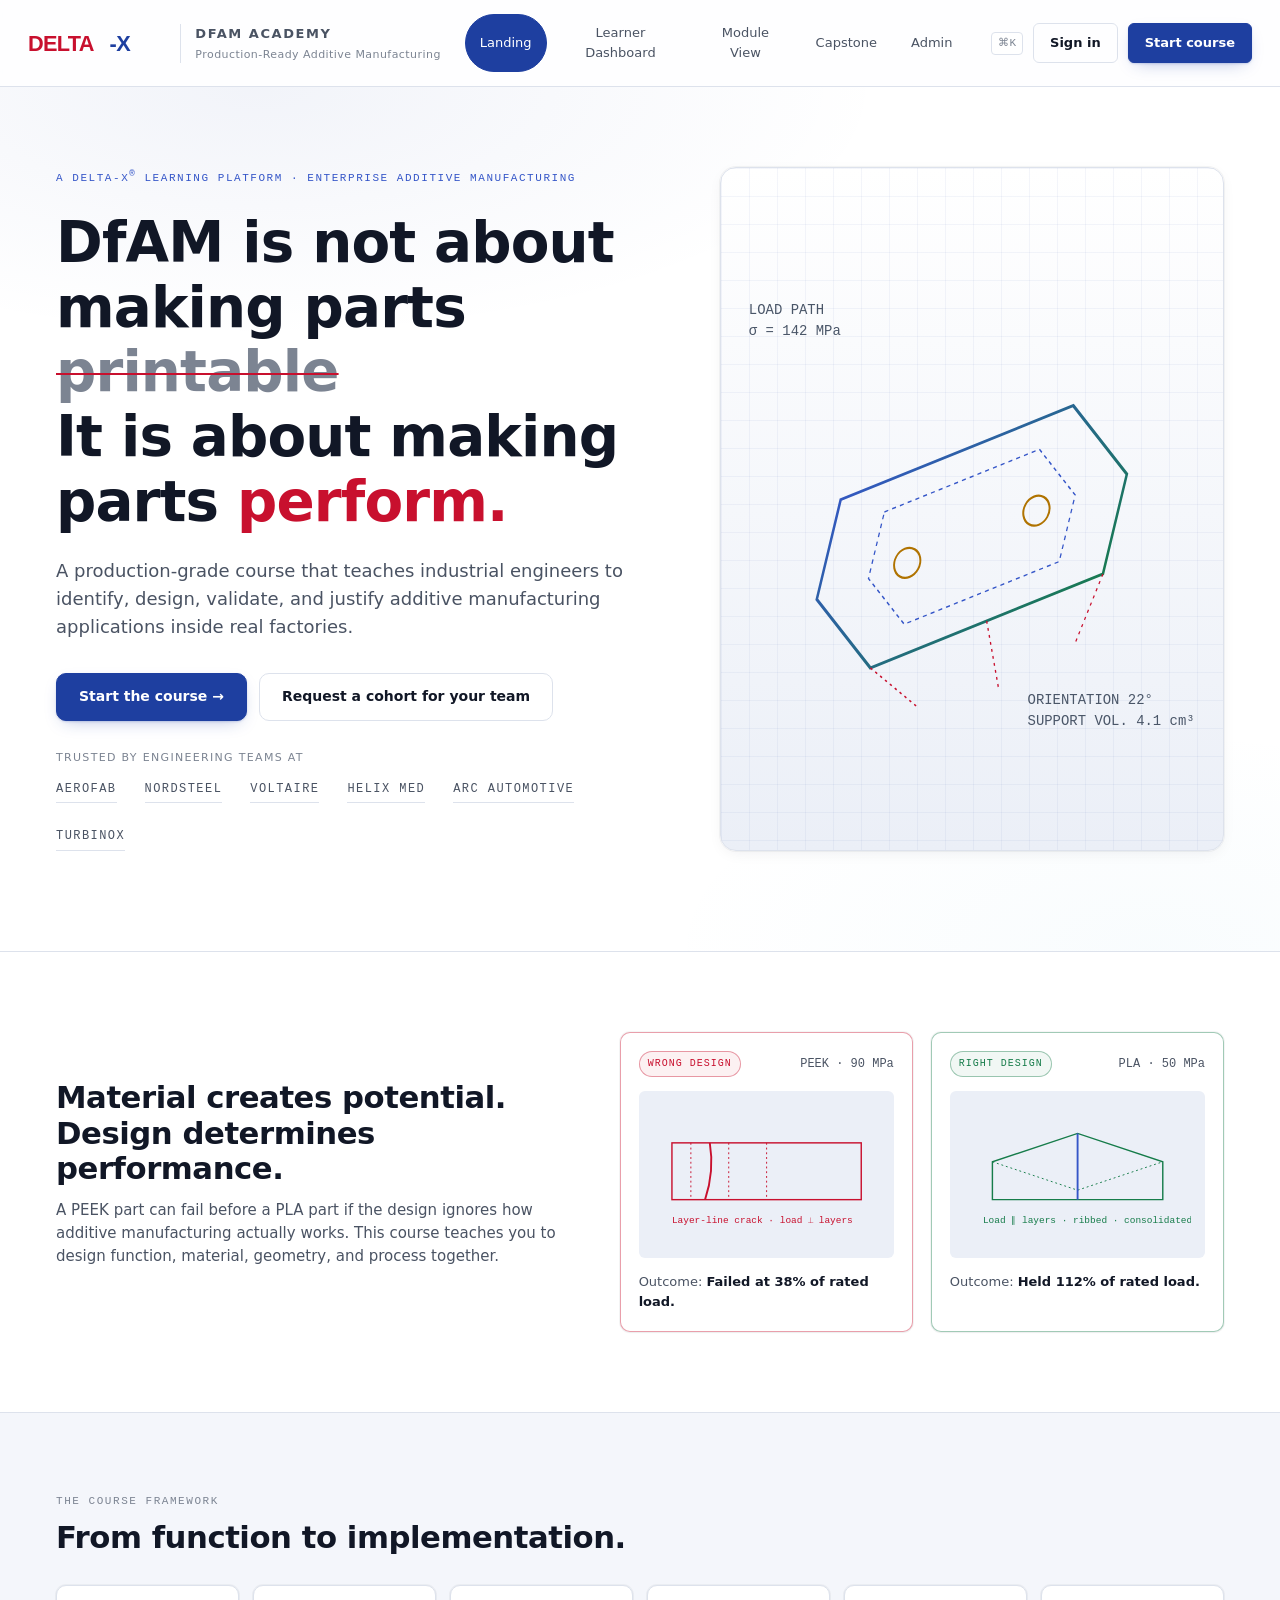
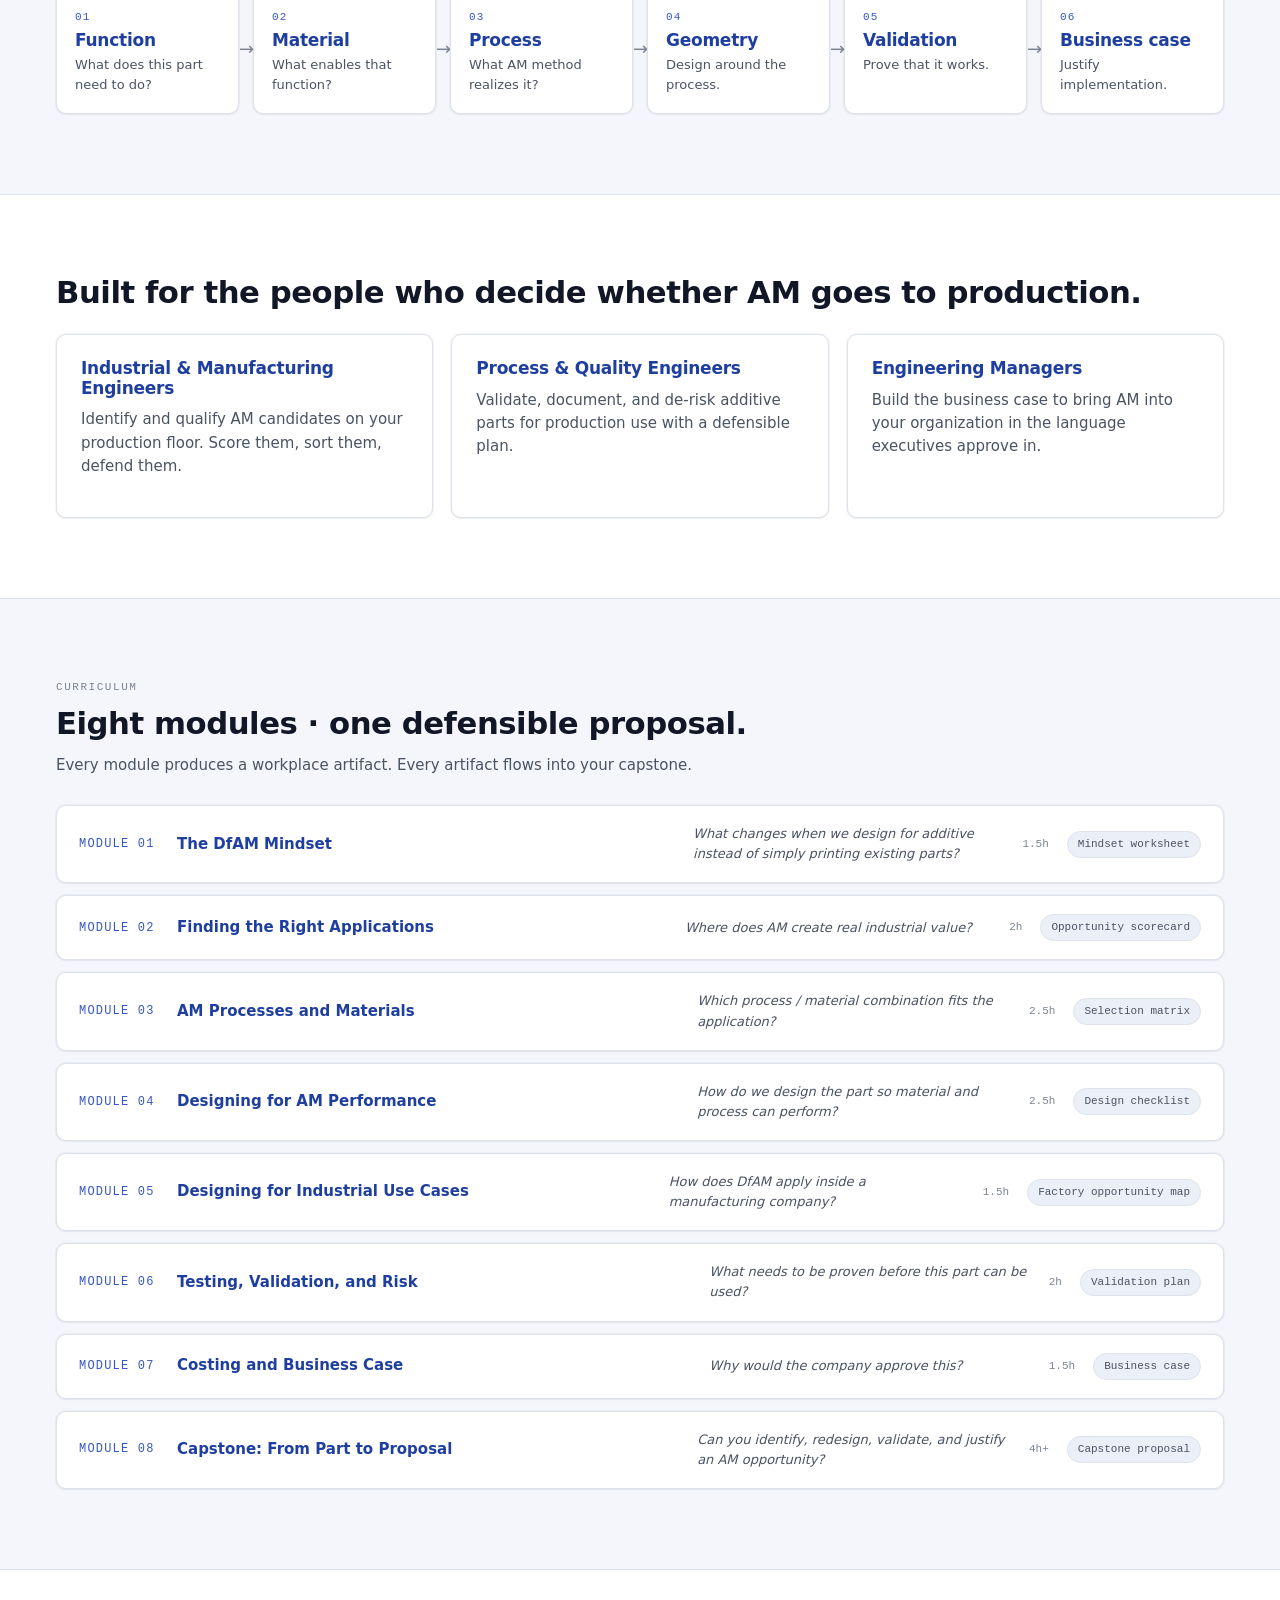
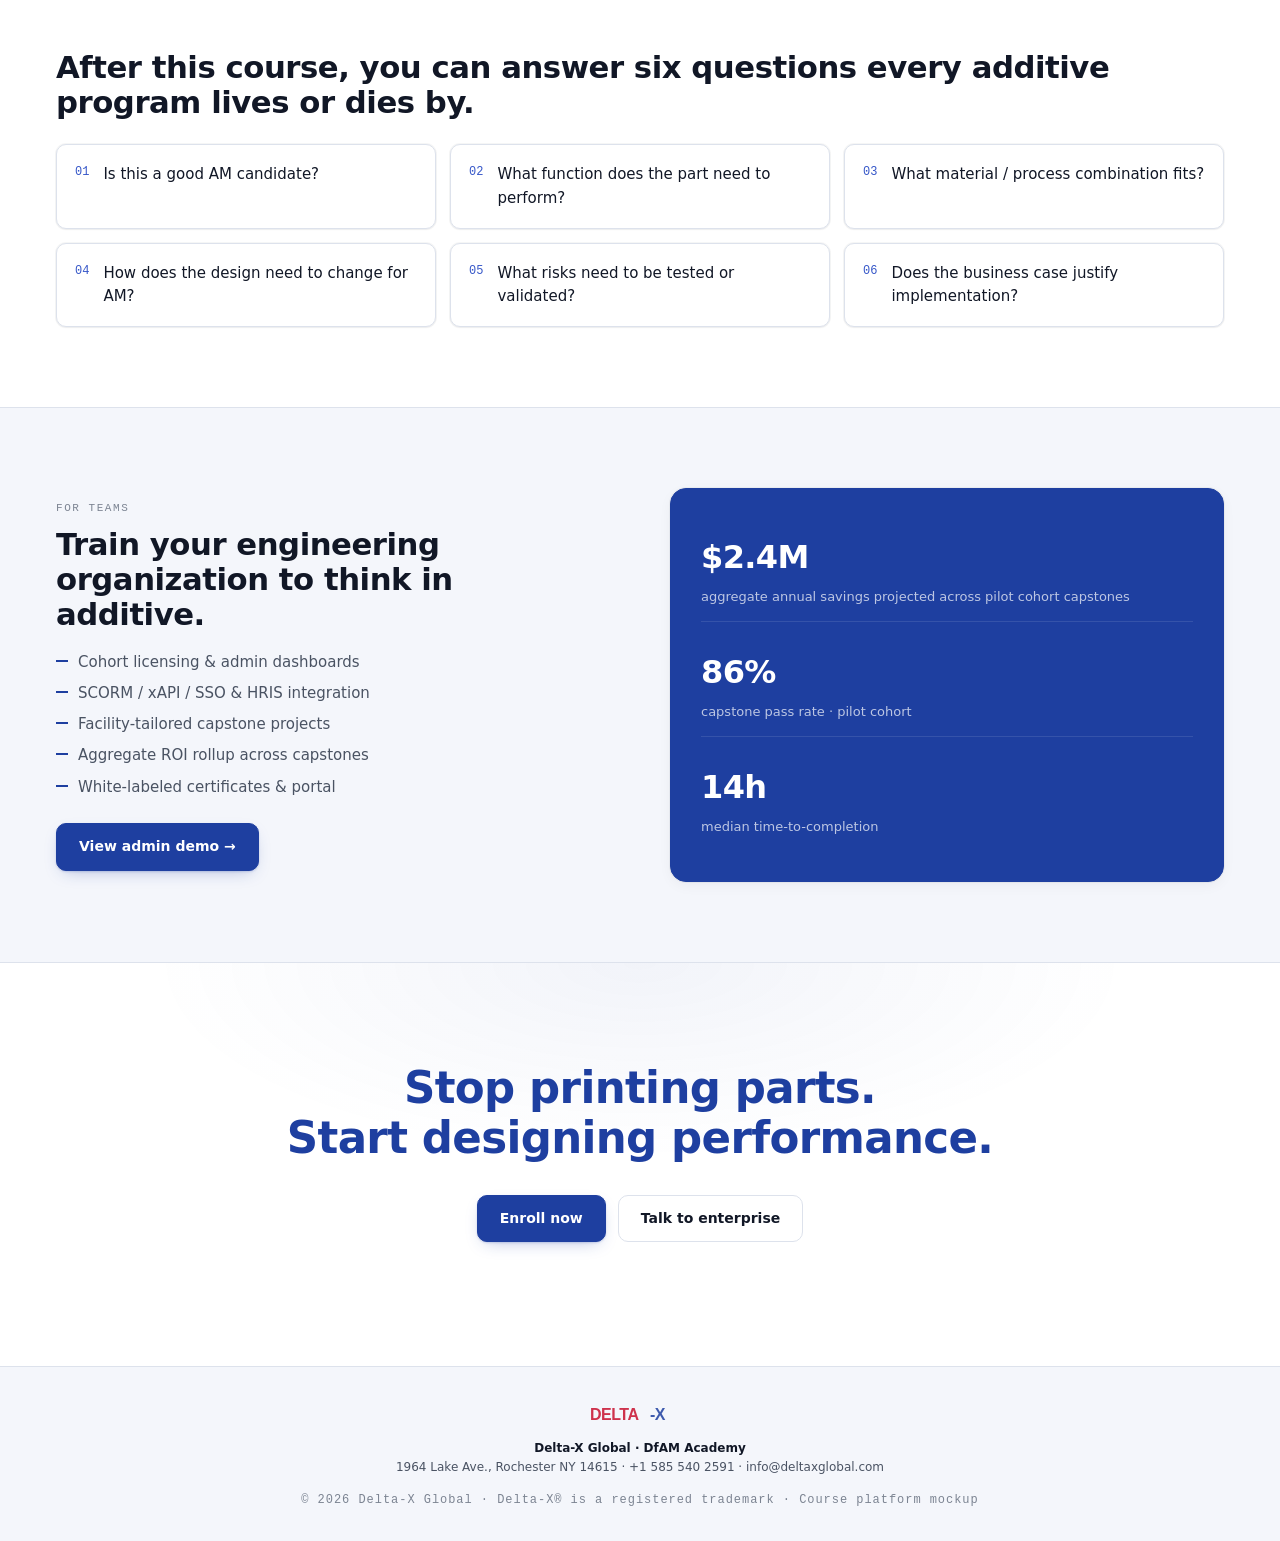
==== commit 026adf08: "Load Delta-X logo from assets/ instead of inline-SVG reconstruction Reconstructing the trademarked w" ====
--- a/dfam/index.html
+++ b/dfam/index.html
@@ -12,26 +12,7 @@
 
 <header class="topbar">
   <a class="brand" href="#" data-jump="landing" aria-label="Delta-X DfAM Academy">
-    <!-- Delta-X wordmark: red "DELT△", blue "-X" with horizontal crossbar, ® mark -->
-    <svg class="dx-logo" viewBox="0 0 182 44" aria-hidden="true">
-      <!-- DELT in Delta-X red -->
-      <text class="dx-d" x="0" y="36" font-family="Inter, 'Helvetica Neue', sans-serif"
-            font-weight="900" font-size="34" letter-spacing="-1.2">DELT</text>
-      <!-- A rendered as a hollow triangle (Δ) -->
-      <path class="dx-d" fill-rule="evenodd"
-            d="M70 38 L88 8 L106 38 Z M78 33 L98 33 L88 18 Z"/>
-      <!-- short hyphen -->
-      <rect class="dx-x" x="110" y="20" width="9" height="5"/>
-      <!-- X built from two diagonal strokes + horizontal crossbar -->
-      <g class="dx-x-grp" stroke="currentColor" stroke-width="5.5" stroke-linecap="square" fill="none">
-        <line x1="124" y1="9" x2="150" y2="39"/>
-        <line x1="150" y1="9" x2="124" y2="39"/>
-      </g>
-      <rect class="dx-x" x="122" y="20" width="42" height="5"/>
-      <!-- ® registered mark -->
-      <circle cx="170" cy="11" r="3.2" fill="none" stroke="#C8102E" stroke-width="0.8"/>
-      <text class="dx-r" x="168.1" y="12.9" font-family="Inter, sans-serif" font-size="4.4" font-weight="700">R</text>
-    </svg>
+    <img class="dx-logo" src="assets/delta-x-logo.svg" alt="" aria-hidden="true"/>
     <div class="brand-text">
       <div class="brand-product">DfAM Academy</div>
       <div class="brand-sub">Production-Ready Additive Manufacturing</div>
@@ -216,18 +197,7 @@
   </section>
 
   <footer class="footsig">
-    <svg class="dx-logo" viewBox="0 0 182 44" aria-label="Delta-X">
-      <text class="dx-d" x="0" y="36" font-family="Inter, 'Helvetica Neue', sans-serif"
-            font-weight="900" font-size="34" letter-spacing="-1.2">DELT</text>
-      <path class="dx-d" fill-rule="evenodd" d="M70 38 L88 8 L106 38 Z M78 33 L98 33 L88 18 Z"/>
-      <rect class="dx-x" x="110" y="20" width="9" height="5"/>
-      <g class="dx-x-grp" stroke="currentColor" stroke-width="5.5" stroke-linecap="square" fill="none">
-        <line x1="124" y1="9" x2="150" y2="39"/><line x1="150" y1="9" x2="124" y2="39"/>
-      </g>
-      <rect class="dx-x" x="122" y="20" width="42" height="5"/>
-      <circle cx="170" cy="11" r="3.2" fill="none" stroke="#C8102E" stroke-width="0.8"/>
-      <text class="dx-r" x="168.1" y="12.9" font-family="Inter, sans-serif" font-size="4.4" font-weight="700">R</text>
-    </svg>
+    <img class="dx-logo" src="assets/delta-x-logo.svg" alt="Delta-X"/>
     <div class="foot-addr">
       <strong>Delta-X Global · DfAM Academy</strong><br/>
       1964 Lake Ave., Rochester NY 14615 · +1 585 540 2591 · info@deltaxglobal.com
@@ -866,15 +836,7 @@
             <div class="card-title">Executive one-slide preview</div>
             <div class="es-pdf">
               <div class="es-cobrand">
-                <svg class="dx-logo" viewBox="0 0 182 44" aria-hidden="true">
-                  <text class="dx-d" x="0" y="36" font-family="Inter, sans-serif" font-weight="900" font-size="34" letter-spacing="-1.2">DELT</text>
-                  <path class="dx-d" fill-rule="evenodd" d="M70 38 L88 8 L106 38 Z M78 33 L98 33 L88 18 Z"/>
-                  <rect class="dx-x" x="110" y="20" width="9" height="5"/>
-                  <g class="dx-x-grp" stroke="currentColor" stroke-width="5.5" stroke-linecap="square" fill="none">
-                    <line x1="124" y1="9" x2="150" y2="39"/><line x1="150" y1="9" x2="124" y2="39"/>
-                  </g>
-                  <rect class="dx-x" x="122" y="20" width="42" height="5"/>
-                </svg>
+                <img class="dx-logo" src="assets/delta-x-logo.svg" alt="" aria-hidden="true"/>
                 <span class="es-issuer">DfAM Academy · Executive brief</span>
               </div>
               <div class="es-h">Welding fixture · Cell B7 — AM redesign</div>
@@ -974,15 +936,7 @@
         <div class="pdf-page">
           <div class="pdf-bar"></div>
           <div class="pdf-cobrand">
-            <svg class="dx-logo" viewBox="0 0 182 44" aria-hidden="true">
-              <text class="dx-d" x="0" y="36" font-family="Inter, sans-serif" font-weight="900" font-size="34" letter-spacing="-1.2">DELT</text>
-              <path class="dx-d" fill-rule="evenodd" d="M70 38 L88 8 L106 38 Z M78 33 L98 33 L88 18 Z"/>
-              <rect class="dx-x" x="110" y="20" width="9" height="5"/>
-              <g class="dx-x-grp" stroke="currentColor" stroke-width="5.5" stroke-linecap="square" fill="none">
-                <line x1="124" y1="9" x2="150" y2="39"/><line x1="150" y1="9" x2="124" y2="39"/>
-              </g>
-              <rect class="dx-x" x="122" y="20" width="42" height="5"/>
-            </svg>
+            <img class="dx-logo" src="assets/delta-x-logo.svg" alt="" aria-hidden="true"/>
             <span class="pdf-issuer">Issued via DfAM Academy</span>
           </div>
           <div class="pdf-h">Welding fixture · Cell B7</div>
@@ -1072,15 +1026,7 @@
         <div class="brand-row">
           <span class="br-lbl">Issuer</span>
           <span class="br-val">
-            <svg class="dx-logo" viewBox="0 0 182 44" style="height: 20px" aria-hidden="true">
-              <text class="dx-d" x="0" y="36" font-family="Inter, sans-serif" font-weight="900" font-size="34" letter-spacing="-1.2">DELT</text>
-              <path class="dx-d" fill-rule="evenodd" d="M70 38 L88 8 L106 38 Z M78 33 L98 33 L88 18 Z"/>
-              <rect class="dx-x" x="110" y="20" width="9" height="5"/>
-              <g class="dx-x-grp" stroke="currentColor" stroke-width="5.5" stroke-linecap="square" fill="none">
-                <line x1="124" y1="9" x2="150" y2="39"/><line x1="150" y1="9" x2="124" y2="39"/>
-              </g>
-              <rect class="dx-x" x="122" y="20" width="42" height="5"/>
-            </svg>
+            <img class="dx-logo" src="assets/delta-x-logo.svg" alt="" aria-hidden="true" style="height: 20px"/>
             <span>Delta-X Global · DfAM Academy</span>
           </span>
         </div>
@@ -1121,17 +1067,7 @@
       <div class="card-title">Certificate template · live preview</div>
       <div class="cert-frame" role="img" aria-label="Certificate of completion template preview">
         <div class="cert-head">
-          <svg class="dx-logo" viewBox="0 0 182 44" aria-hidden="true">
-            <text class="dx-d" x="0" y="36" font-family="Inter, sans-serif" font-weight="900" font-size="34" letter-spacing="-1.2">DELT</text>
-            <path class="dx-d" fill-rule="evenodd" d="M70 38 L88 8 L106 38 Z M78 33 L98 33 L88 18 Z"/>
-            <rect class="dx-x" x="110" y="20" width="9" height="5"/>
-            <g class="dx-x-grp" stroke="currentColor" stroke-width="5.5" stroke-linecap="square" fill="none">
-              <line x1="124" y1="9" x2="150" y2="39"/><line x1="150" y1="9" x2="124" y2="39"/>
-            </g>
-            <rect class="dx-x" x="122" y="20" width="42" height="5"/>
-            <circle cx="170" cy="11" r="3.2" fill="none" stroke="#C8102E" stroke-width="0.8"/>
-            <text class="dx-r" x="168.1" y="12.9" font-family="Inter, sans-serif" font-size="4.4" font-weight="700">R</text>
-          </svg>
+          <img class="dx-logo" src="assets/delta-x-logo.svg" alt="" aria-hidden="true"/>
           <div class="cert-issuer">
             DfAM Academy<br/>
             Production-Ready Additive Manufacturing
